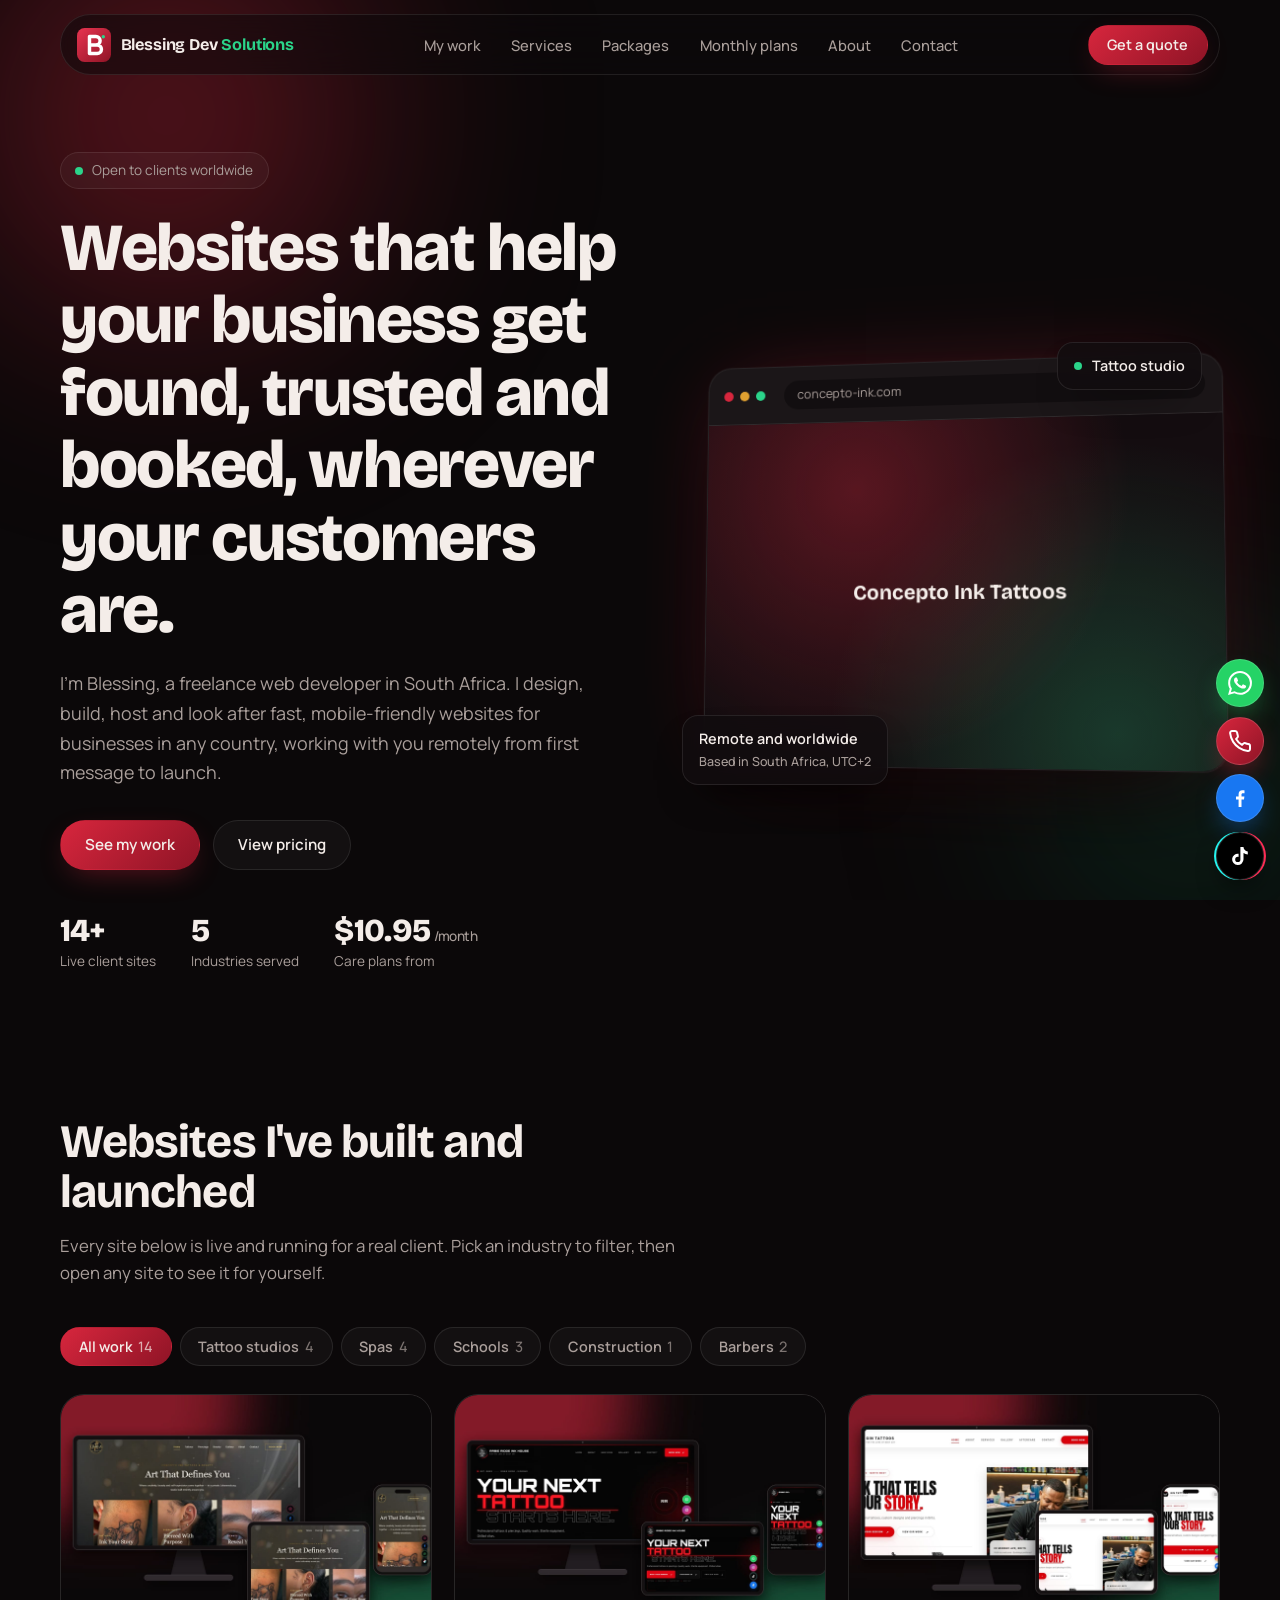
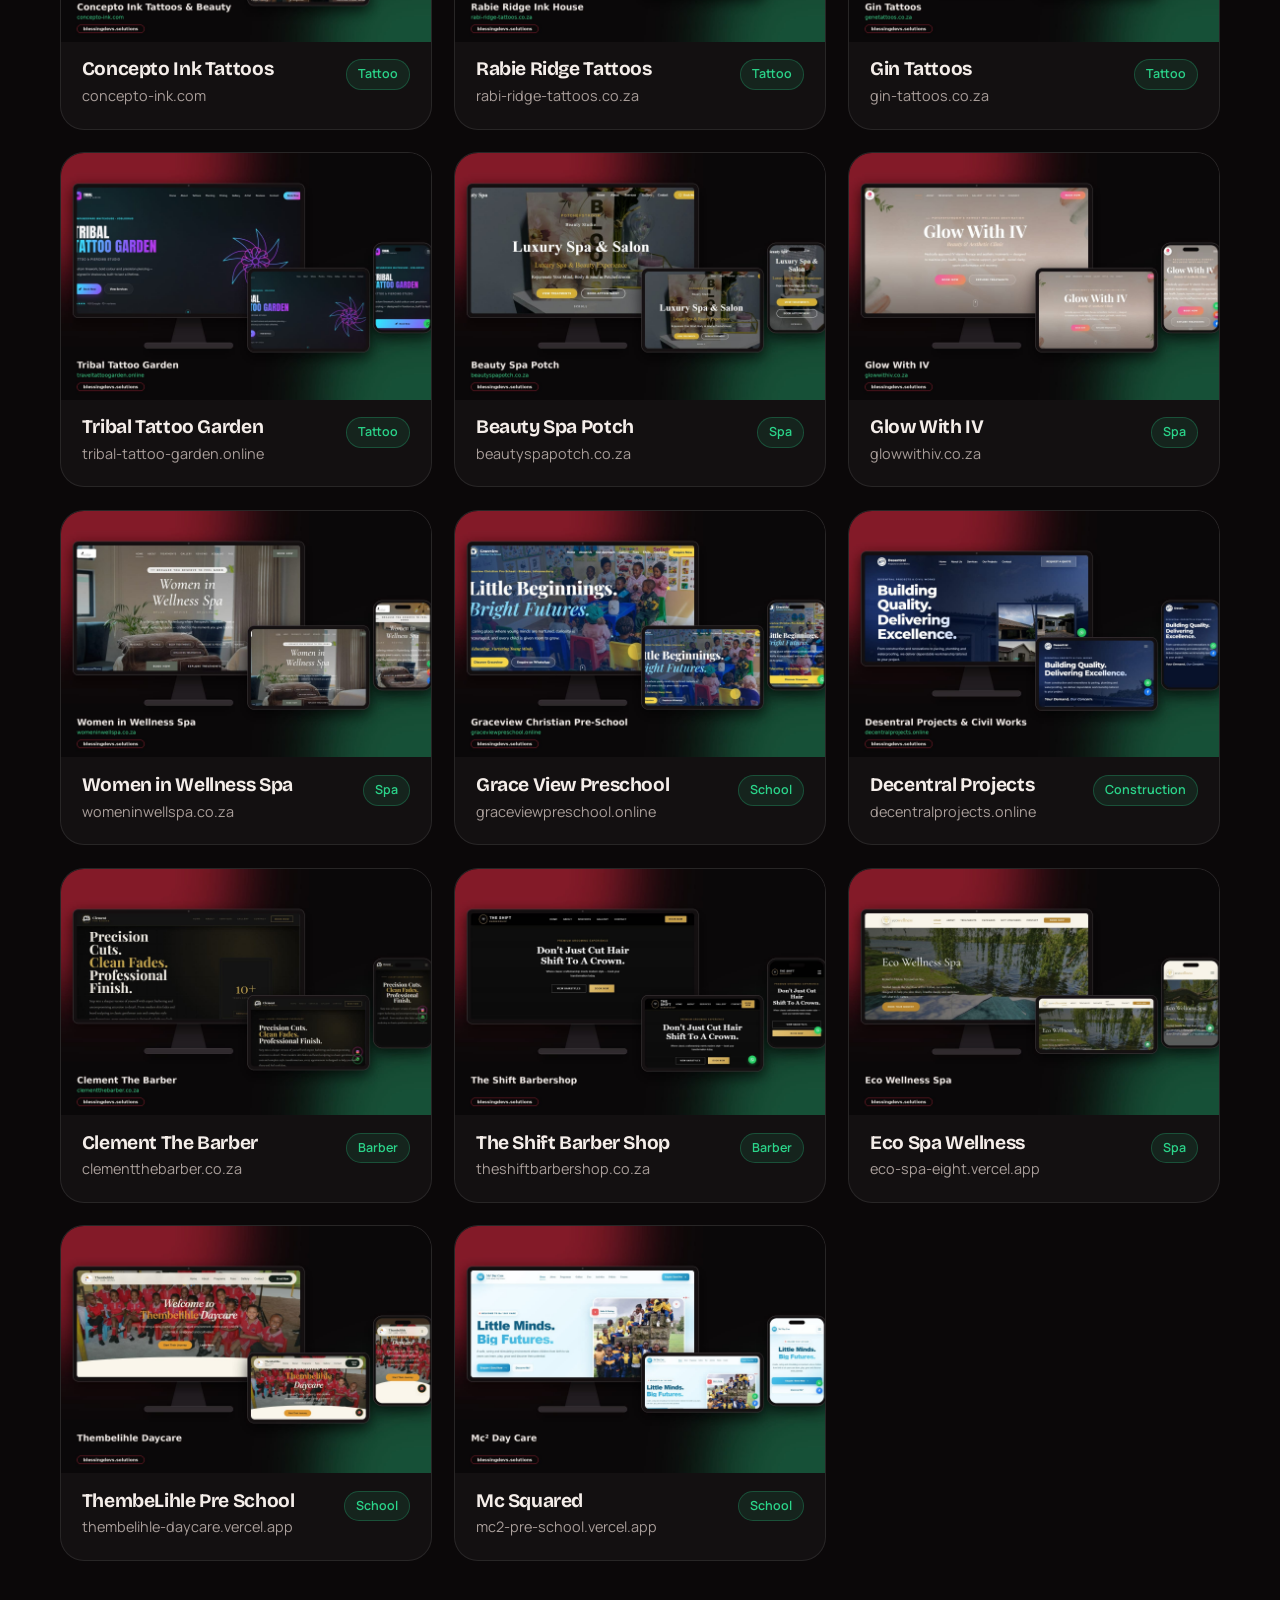
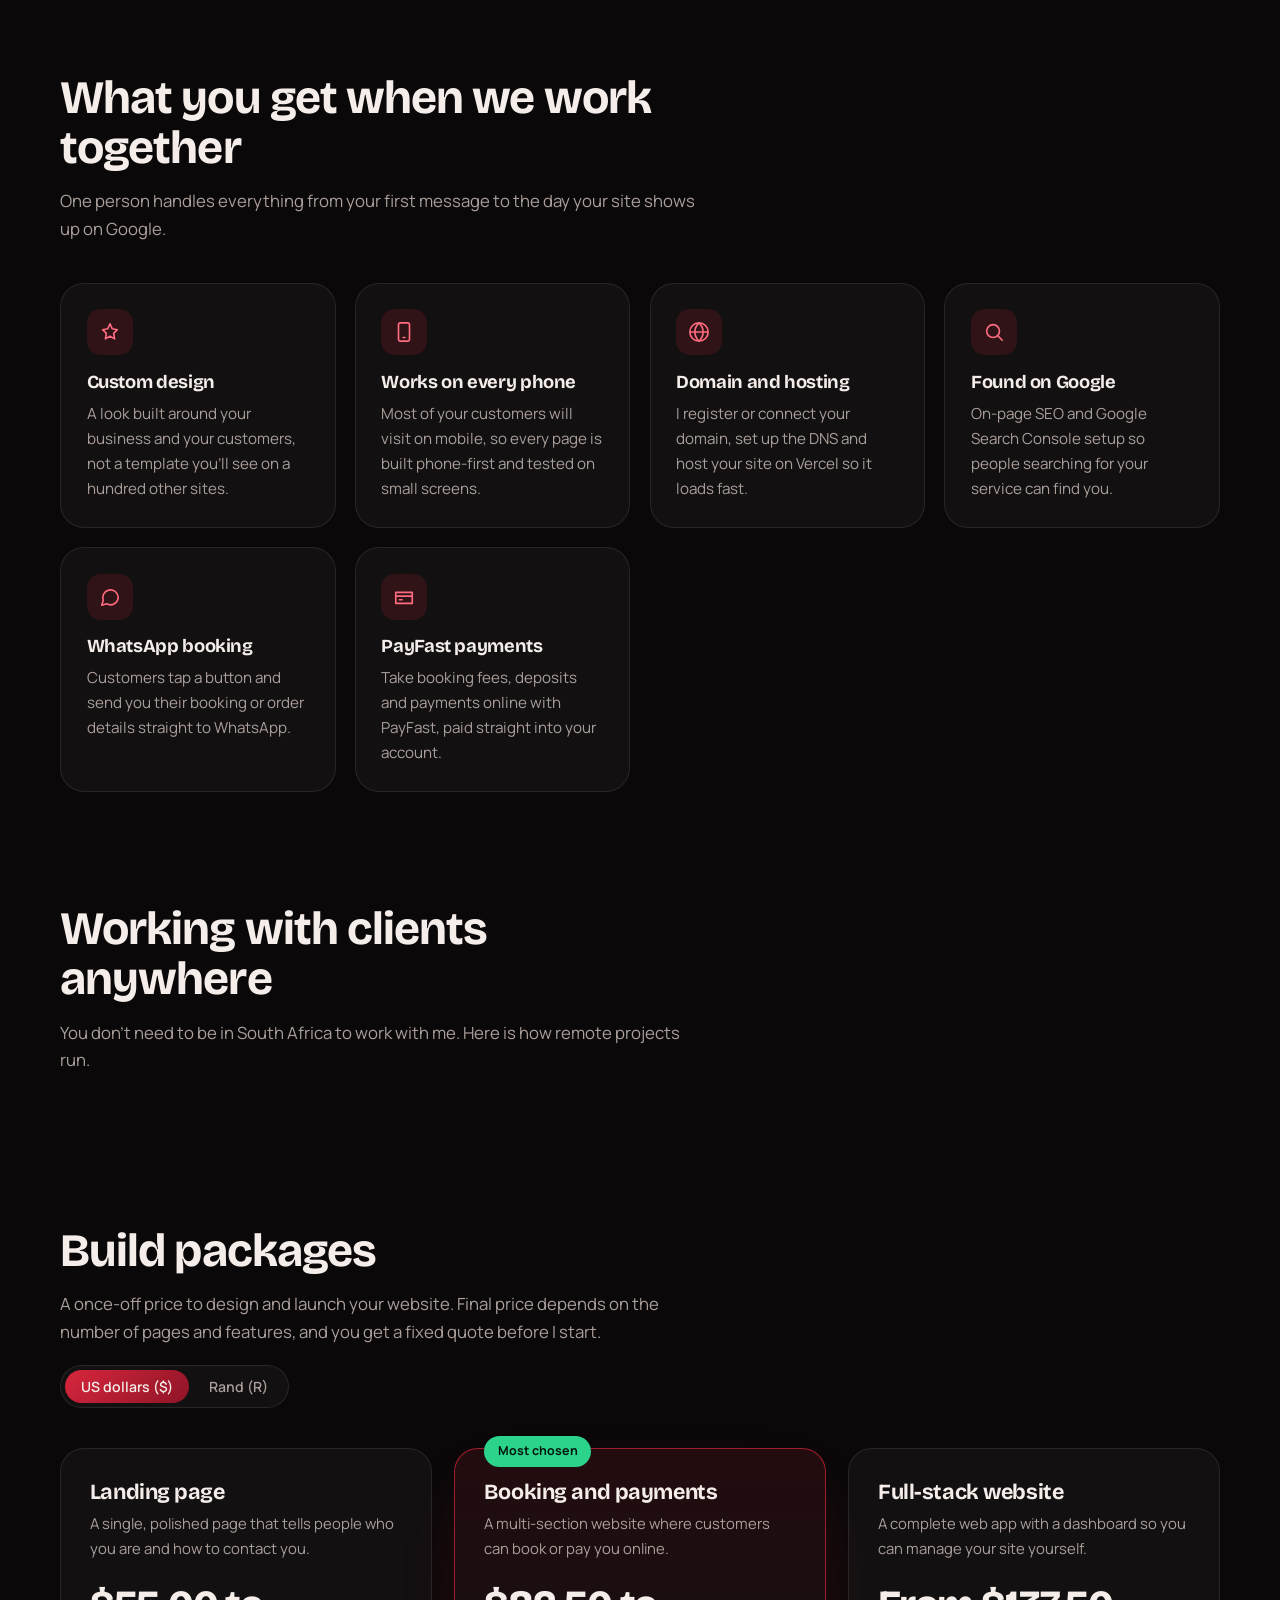
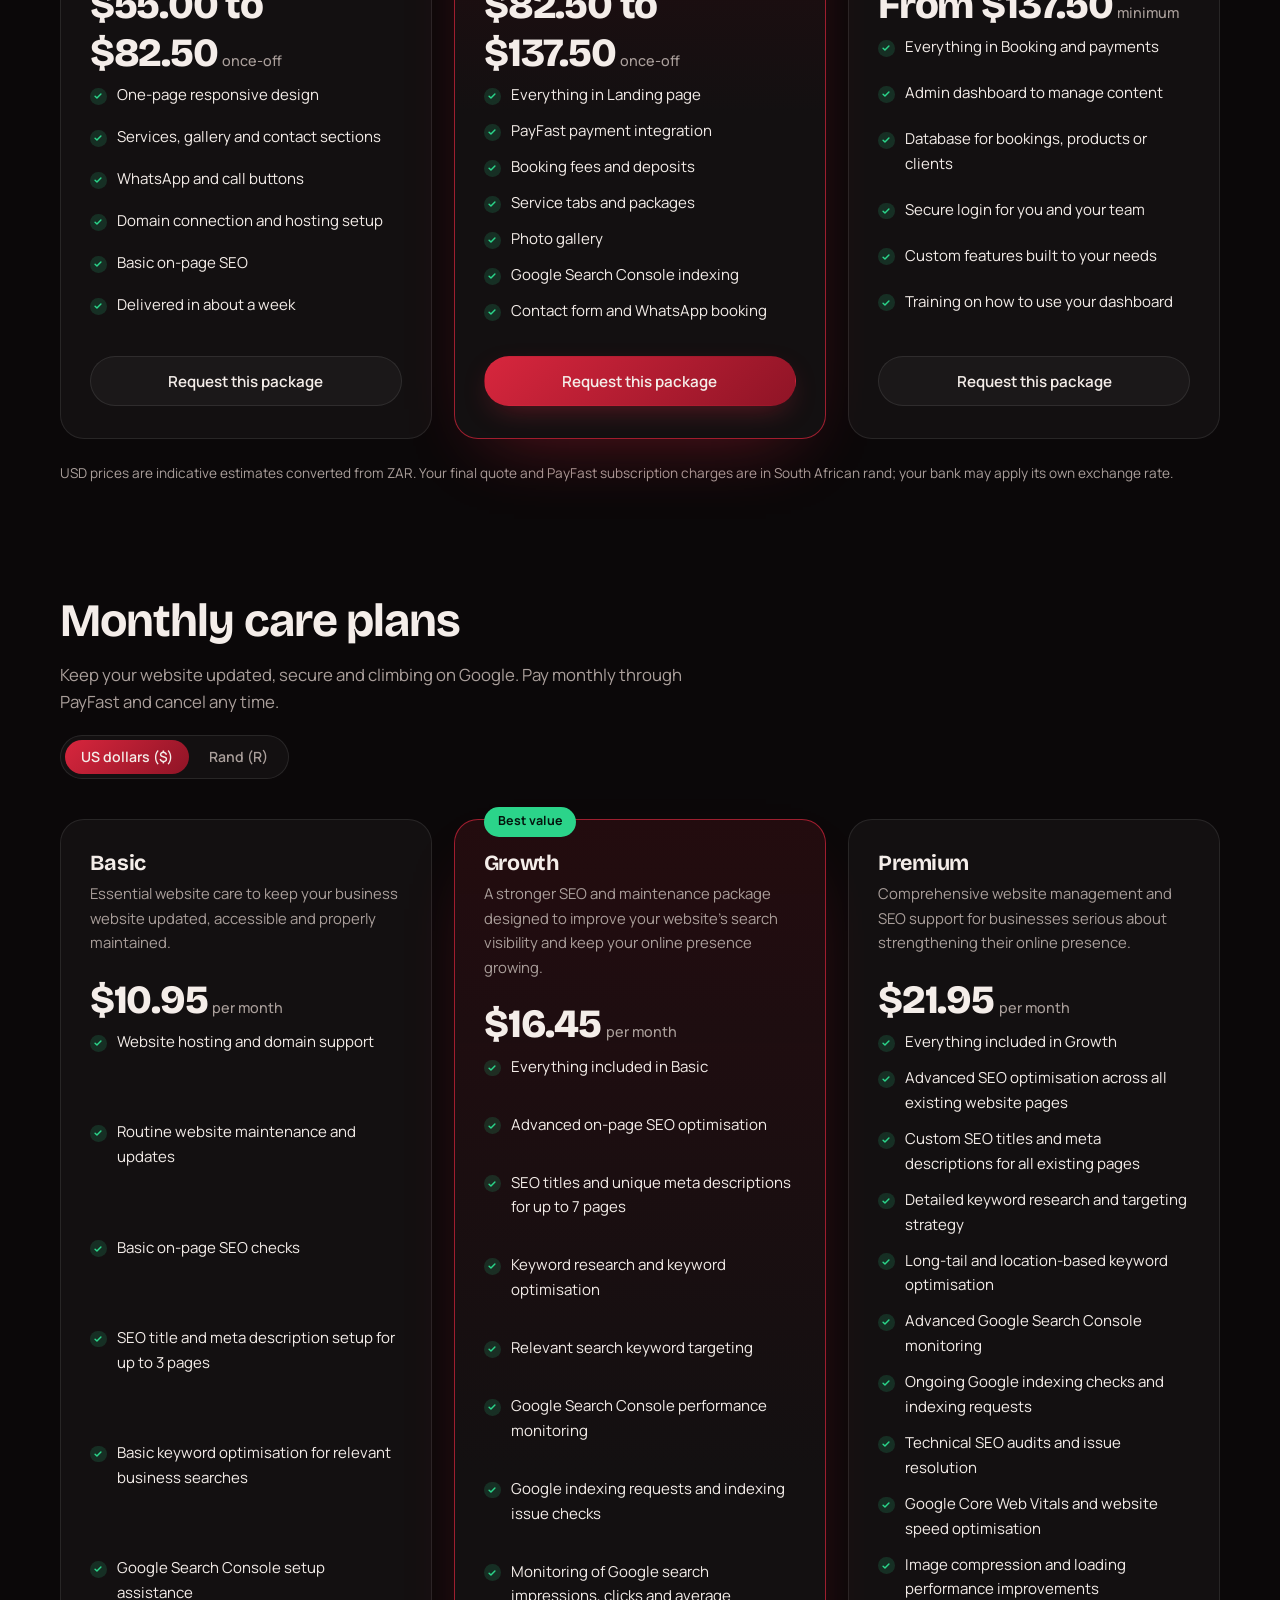
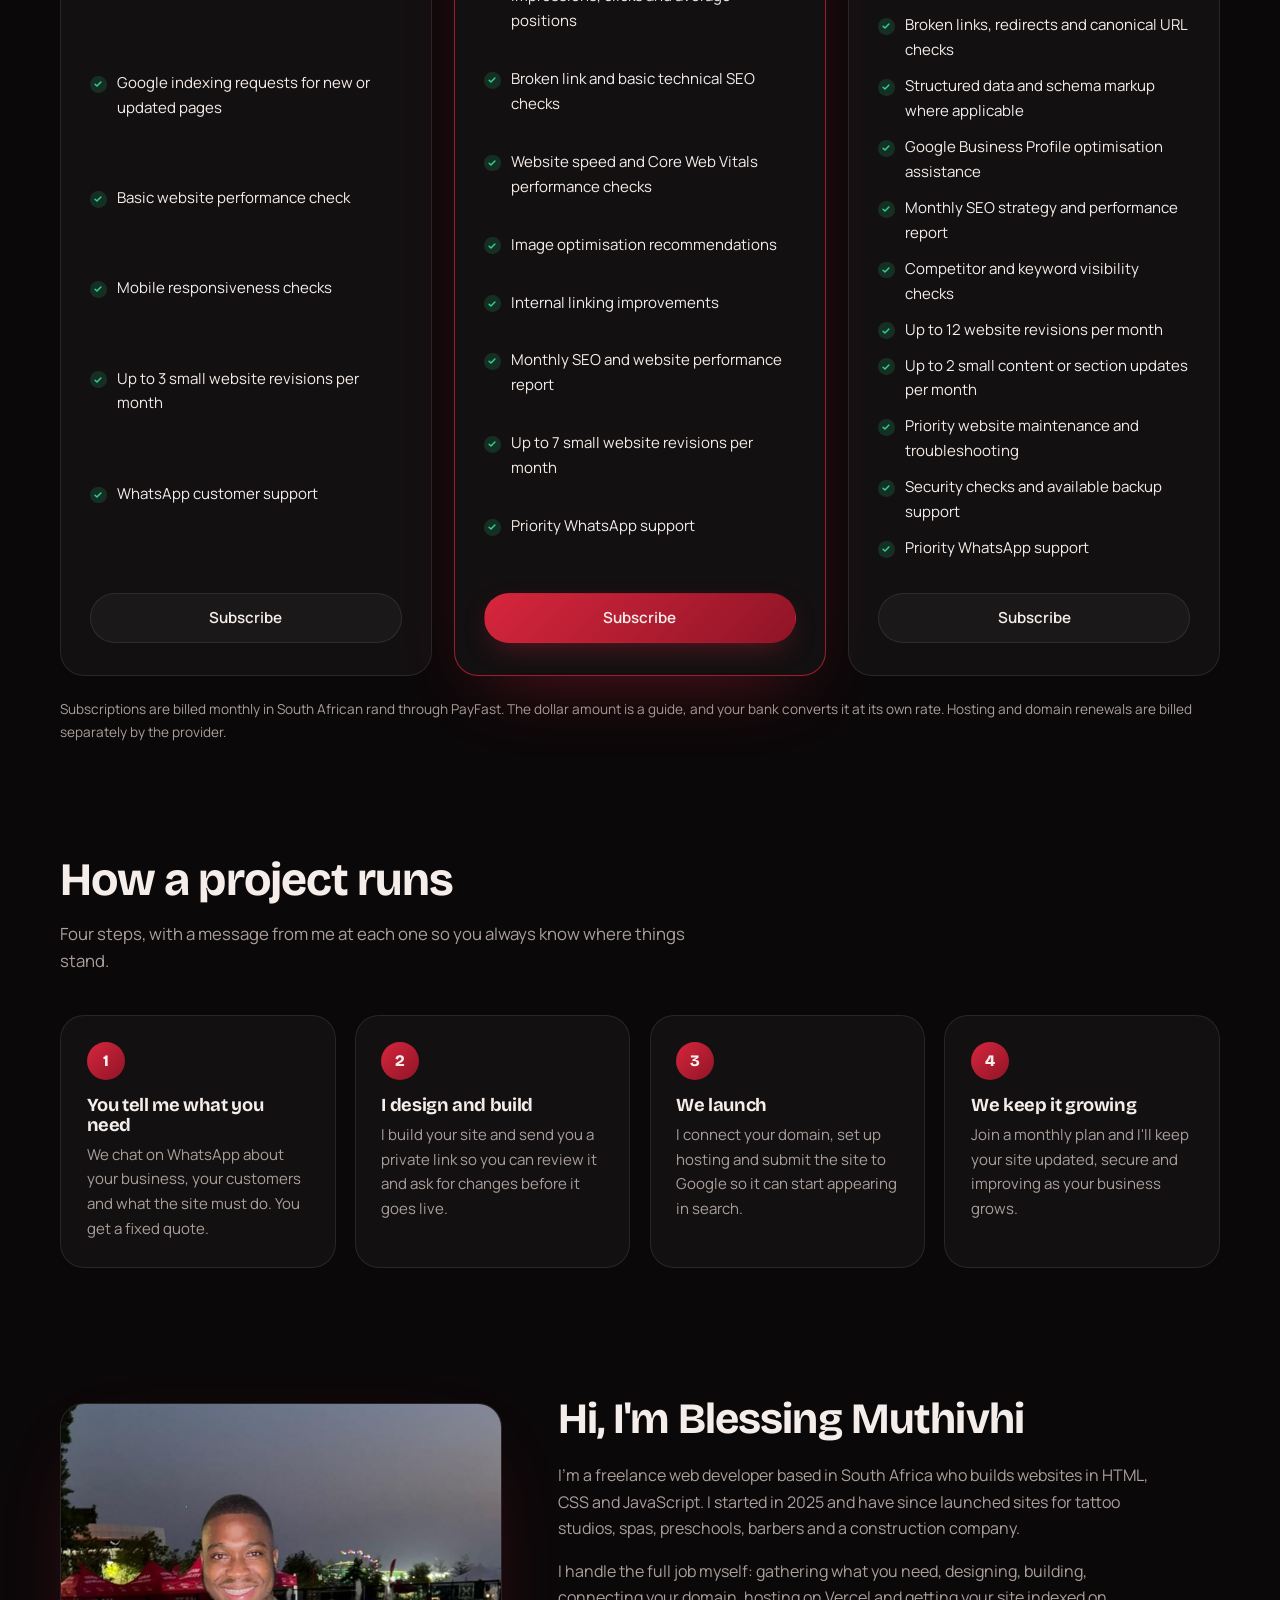
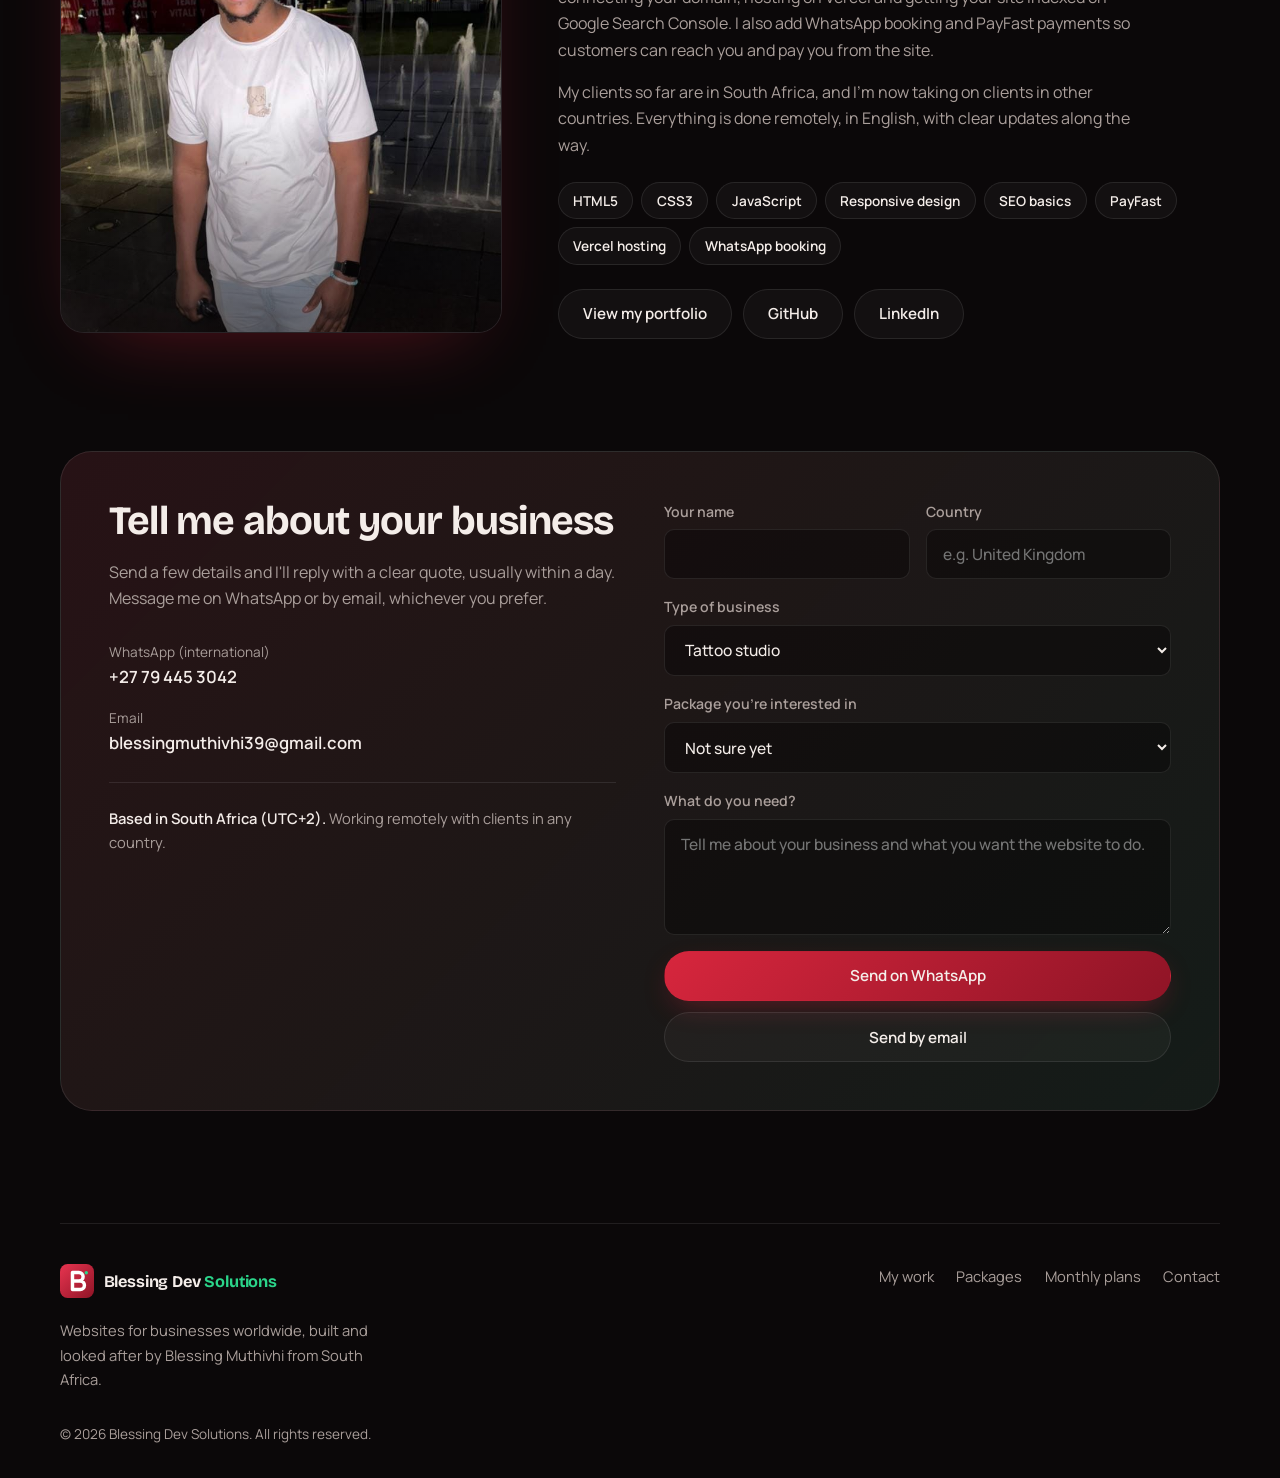
==== index.html @ 038055f5 "Add Google site verification meta tag and implement floating contact icons" ====
<!DOCTYPE html>
<html lang="en">
<head>
  <meta charset="utf-8">
  <meta name="viewport" content="width=device-width, initial-scale=1">

  <!-- Primary SEO -->
  <title>Freelance Web Developer | Blessing Dev Solutions</title>
  <meta name="description" content="Freelance web developer in South Africa building fast, mobile-friendly websites, booking sites and monthly care plans for businesses worldwide.">
  <link rel="canonical" href="https://blessing-dev-solutions-sxcb.vercel.app/">
  <meta name="robots" content="index, follow, max-image-preview:large, max-snippet:-1, max-video-preview:-1">
  <meta name="author" content="Blessing Muthivhi">
  <meta name="application-name" content="Blessing Dev Solutions">
  <meta name="theme-color" content="#0b0809">
  <link rel="alternate" hreflang="en" href="https://blessing-dev-solutions-sxcb.vercel.app/">
  <link rel="alternate" hreflang="x-default" href="https://blessing-dev-solutions-sxcb.vercel.app/">

  <!-- Google Search Console verification -->
  <meta name="google-site-verification" content="fTHx88Q089Db0-BBYbbXrU_-yT2N-DDlTqWf64-bNlw" />

  <!-- Icons -->
  <link rel="icon" href="/images/favicon.ico" sizes="48x48">
  <link rel="icon" type="image/svg+xml" href="/images/logo.svg">
  <link rel="icon" type="image/png" sizes="32x32" href="/images/favicon-32.png">
  <link rel="icon" type="image/png" sizes="16x16" href="/images/favicon-16.png">
  <link rel="icon" type="image/png" sizes="192x192" href="/images/icon-192.png">
  <link rel="apple-touch-icon" sizes="180x180" href="/images/apple-touch-icon.png">
  <link rel="manifest" href="/site.webmanifest">

  <!-- Open Graph (Facebook, WhatsApp, LinkedIn, Slack) -->
  <meta property="og:type" content="website">
  <meta property="og:site_name" content="Blessing Dev Solutions">
  <meta property="og:locale" content="en_US">
  <meta property="og:url" content="https://blessing-dev-solutions-sxcb.vercel.app/">
  <meta property="og:title" content="Blessing Dev Solutions | Freelance web developer for clients worldwide">
  <meta property="og:description" content="Fast, mobile-friendly websites for tattoo studios, spas, schools, barbers and construction companies. Landing pages, booking sites and care plans from $12 a month.">
  <meta property="og:image" content="https://blessing-dev-solutions-sxcb.vercel.app/images/og-image.png">
  <meta property="og:image:secure_url" content="https://blessing-dev-solutions-sxcb.vercel.app/images/og-image.png">
  <meta property="og:image:type" content="image/png">
  <meta property="og:image:width" content="1200">
  <meta property="og:image:height" content="630">
  <meta property="og:image:alt" content="Blessing Dev Solutions: websites that get your business found, trusted and booked.">

  <!-- Twitter / X -->
  <meta name="twitter:card" content="summary_large_image">
  <meta name="twitter:title" content="Blessing Dev Solutions | Freelance web developer for clients worldwide">
  <meta name="twitter:description" content="Fast, mobile-friendly websites, booking and payment sites and monthly care plans from $12 a month.">
  <meta name="twitter:image" content="https://blessing-dev-solutions-sxcb.vercel.app/images/og-image.png">
  <meta name="twitter:image:alt" content="Blessing Dev Solutions: websites that get your business found, trusted and booked.">

  <link rel="preconnect" href="https://fonts.googleapis.com">
  <link rel="preconnect" href="https://fonts.gstatic.com" crossorigin>
  <link href="https://fonts.googleapis.com/css2?family=Bricolage+Grotesque:opsz,wght@12..96,500;12..96,700;12..96,800&family=Manrope:wght@400;500;600;700&display=swap" rel="stylesheet">
  <link rel="stylesheet" href="style.css">
  <link rel="stylesheet" href="floating-icons.css">

  <!-- Structured data -->
  <script type="application/ld+json">
  {
    "@context": "https://schema.org",
    "@graph": [
      {
        "@type": "WebSite",
        "@id": "https://blessing-dev-solutions-sxcb.vercel.app/#website",
        "url": "https://blessing-dev-solutions-sxcb.vercel.app/",
        "name": "Blessing Dev Solutions",
        "alternateName": "Blessing Dev",
        "inLanguage": "en",
        "publisher": { "@id": "https://blessing-dev-solutions-sxcb.vercel.app/#business" }
      },
      {
        "@type": "WebPage",
        "@id": "https://blessing-dev-solutions-sxcb.vercel.app/#webpage",
        "url": "https://blessing-dev-solutions-sxcb.vercel.app/",
        "name": "Freelance Web Developer | Blessing Dev Solutions",
        "isPartOf": { "@id": "https://blessing-dev-solutions-sxcb.vercel.app/#website" },
        "about": { "@id": "https://blessing-dev-solutions-sxcb.vercel.app/#business" },
        "primaryImageOfPage": { "@type": "ImageObject", "url": "https://blessing-dev-solutions-sxcb.vercel.app/images/og-image.png", "width": 1200, "height": 630 },
        "inLanguage": "en"
      },
      {
        "@type": "ProfessionalService",
        "@id": "https://blessing-dev-solutions-sxcb.vercel.app/#business",
        "name": "Blessing Dev Solutions",
        "url": "https://blessing-dev-solutions-sxcb.vercel.app/",
        "description": "Freelance web design and development for small businesses worldwide: landing pages, booking and payment websites, full-stack web apps and monthly website care plans.",
        "logo": {
          "@type": "ImageObject",
          "url": "https://blessing-dev-solutions-sxcb.vercel.app/images/logo.png",
          "width": 512,
          "height": 512
        },
        "image": "https://blessing-dev-solutions-sxcb.vercel.app/images/og-image.png",
        "email": "blessingmuthivhi39@gmail.com",
        "telephone": "+27794453042",
        "address": { "@type": "PostalAddress", "addressCountry": "ZA" },
        "areaServed": "Worldwide",
        "knowsLanguage": "en",
        "serviceType": ["Web design", "Web development", "Website maintenance", "Booking website development", "PayFast payment integration"],
        "founder": { "@id": "https://blessing-dev-solutions-sxcb.vercel.app/#blessing" },
        "sameAs": [
          "https://muthivhi-portfolio.vercel.app/",
          "https://github.com/Blessing-D3velop",
          "https://www.linkedin.com/in/blessing-muthivhi-18560b3b5/",
          "https://www.facebook.com/prince.nhlapo.71/",
          "https://www.tiktok.com/@blessingmuthivhi"
        ]
      },
      {
        "@type": "Person",
        "@id": "https://blessing-dev-solutions-sxcb.vercel.app/#blessing",
        "name": "Blessing Muthivhi",
        "jobTitle": "Freelance web developer",
        "url": "https://blessing-dev-solutions-sxcb.vercel.app/",
        "image": "https://blessing-dev-solutions-sxcb.vercel.app/images/about.jpeg",
        "worksFor": { "@id": "https://blessing-dev-solutions-sxcb.vercel.app/#business" },
        "knowsAbout": ["HTML", "CSS", "JavaScript", "Responsive web design", "Search engine optimization", "PayFast integration", "Vercel hosting"],
        "sameAs": [
          "https://muthivhi-portfolio.vercel.app/",
          "https://github.com/Blessing-D3velop",
          "https://www.linkedin.com/in/blessing-muthivhi-18560b3b5/",
          "https://www.facebook.com/prince.nhlapo.71/",
          "https://www.tiktok.com/@blessingmuthivhi"
        ]
      }
    ]
  }
  </script>
</head>
<body>
  <div class="aurora" aria-hidden="true"><span class="blob blob-red"></span><span class="blob blob-green"></span></div>

  <header class="nav" id="nav">
    <a class="brand" href="#home" aria-label="Blessing Dev Solutions home">
      <img src="/images/logo.svg" alt="" width="34" height="34">
      <span class="brand-name">Blessing Dev<span> Solutions</span></span>
    </a>
    <nav class="nav-links" id="navLinks" aria-label="Main">
      <a href="#work">My work</a>
      <a href="#services">Services</a>
      <a href="#packages">Packages</a>
      <a href="#plans">Monthly plans</a>
      <a href="#about">About</a>
      <a href="#contact">Contact</a>
    </nav>
    <a class="btn btn-primary nav-cta" href="#contact">Get a quote</a>
    <button class="nav-toggle" id="navToggle" aria-label="Open menu" aria-expanded="false" aria-controls="navLinks">
      <span></span><span></span>
    </button>
  </header>

  <main>
    <!-- HERO -->
    <section class="hero" id="home">
      <div class="hero-copy">
        <p class="status"><i class="dot"></i> Open to clients worldwide</p>
        <h1>Websites that help your business get found, trusted and booked, wherever your customers are.</h1>
        <p class="lead">I'm Blessing, a freelance web developer in South Africa. I design, build, host and look after fast, mobile-friendly websites for businesses in any country, working with you remotely from first message to launch.</p>
        <div class="hero-actions">
          <a class="btn btn-primary" href="#work">See my work</a>
          <a class="btn btn-ghost" href="#packages">View pricing</a>
        </div>
        <dl class="hero-stats">
          <div><dt>Live client sites</dt><dd><span id="statSites">14</span>+</dd></div>
          <div><dt>Industries served</dt><dd><span id="statIndustries">5</span></dd></div>
          <div><dt>Care plans from</dt><dd id="statFrom">$12<small>/month</small></dd></div>
        </dl>
      </div>

      <div class="hero-visual" id="tilt">
        <div class="browser">
          <div class="browser-bar">
            <i></i><i></i><i></i>
            <span class="browser-url" id="heroUrl">concepto-ink.com</span>
          </div>
          <div class="browser-screen">
            <img id="heroShot" alt="Screenshot of a website built by Blessing" width="900" height="600">
            <div class="screen-fallback" id="heroFallback" hidden></div>
          </div>
        </div>
        <div class="float-card float-a"><i class="dot"></i><span id="heroCat">Tattoo studio</span></div>
        <div class="float-card float-b">Remote and worldwide<small>Based in South Africa, UTC+2</small></div>
      </div>
    </section>

    <noscript>
      <section class="section">
        <h2>Blessing Dev Solutions: freelance web developer</h2>
        <p>Websites, booking and payment sites and monthly care plans for businesses worldwide. Contact Blessing on WhatsApp at <a href="https://wa.me/27794453042">+27 79 445 3042</a> or by email at <a href="mailto:blessingmuthivhi39@gmail.com">blessingmuthivhi39@gmail.com</a>. Turn on JavaScript to see the full portfolio, pricing and plans.</p>
      </section>
    </noscript>

    <!-- WORK -->
    <section class="section" id="work">
      <div class="section-head">
        <h2>Websites I've built and launched</h2>
        <p>Every site below is live and running for a real client. Pick an industry to filter, then open any site to see it for yourself.</p>
      </div>
      <div class="filters" id="filters" role="tablist" aria-label="Filter projects by industry"></div>
      <div class="work-grid" id="workGrid"></div>
    </section>

    <!-- SERVICES -->
    <section class="section" id="services">
      <div class="section-head">
        <h2>What you get when we work together</h2>
        <p>One person handles everything from your first message to the day your site shows up on Google.</p>
      </div>
      <div class="services-grid" id="servicesGrid"></div>
    </section>

    <!-- WORLDWIDE -->
    <section class="section" id="worldwide">
      <div class="section-head">
        <h2>Working with clients anywhere</h2>
        <p>You don't need to be in South Africa to work with me. Here is how remote projects run.</p>
      </div>
      <div class="services-grid" id="worldwideGrid"></div>
    </section>

    <!-- PACKAGES -->
    <section class="section" id="packages">
      <div class="section-head">
        <h2>Build packages</h2>
        <p>A once-off price to design and launch your website. Final price depends on the number of pages and features, and you get a fixed quote before I start.</p>
        <div class="currency-switch" role="group" aria-label="Choose currency" data-currency-switch>
          <button type="button" data-cur="USD">US dollars ($)</button>
          <button type="button" data-cur="ZAR">Rand (R)</button>
        </div>
      </div>
      <div class="pricing-grid" id="packagesGrid"></div>
      <p class="fineprint" id="fxNote"></p>
    </section>

    <!-- PLANS -->
    <section class="section" id="plans">
      <div class="section-head">
        <h2>Monthly care plans</h2>
        <p>Keep your website updated, secure and climbing on Google. Pay monthly through PayFast and cancel any time.</p>
        <div class="currency-switch" role="group" aria-label="Choose currency" data-currency-switch>
          <button type="button" data-cur="USD">US dollars ($)</button>
          <button type="button" data-cur="ZAR">Rand (R)</button>
        </div>
      </div>
      <div class="pricing-grid" id="plansGrid"></div>
      <p class="fineprint">Subscriptions are billed monthly in South African rand through PayFast. The dollar amount is a guide, and your bank converts it at its own rate. Hosting and domain renewals are billed separately by the provider.</p>
    </section>

    <!-- PROCESS -->
    <section class="section" id="process">
      <div class="section-head">
        <h2>How a project runs</h2>
        <p>Four steps, with a message from me at each one so you always know where things stand.</p>
      </div>
      <ol class="steps" id="steps"></ol>
    </section>

    <!-- ABOUT -->
    <section class="section about" id="about">
      <div class="about-photo">
        <img src="images/about.jpeg" alt="Blessing Muthivhi, freelance web developer" id="aboutImg" width="600" height="720" loading="lazy">
      </div>
      <div class="about-copy">
        <h2>Hi, I'm Blessing Muthivhi</h2>
        <p>I'm a freelance web developer based in South Africa who builds websites in HTML, CSS and JavaScript. I started in 2025 and have since launched sites for tattoo studios, spas, preschools, barbers and a construction company.</p>
        <p>I handle the full job myself: gathering what you need, designing, building, connecting your domain, hosting on Vercel and getting your site indexed on Google Search Console. I also add WhatsApp booking and PayFast payments so customers can reach you and pay you from the site.</p>
        <p>My clients so far are in South Africa, and I'm now taking on clients in other countries. Everything is done remotely, in English, with clear updates along the way.</p>
        <ul class="skill-tags" aria-label="Skills">
          <li>HTML5</li><li>CSS3</li><li>JavaScript</li><li>Responsive design</li><li>SEO basics</li><li>PayFast</li><li>Vercel hosting</li><li>WhatsApp booking</li>
        </ul>
        <div class="about-links">
          <a class="btn btn-ghost" href="https://muthivhi-portfolio.vercel.app/" target="_blank" rel="noopener">View my portfolio</a>
          <a class="btn btn-ghost" href="https://github.com/Blessing-D3velop" target="_blank" rel="noopener">GitHub</a>
          <a class="btn btn-ghost" href="https://www.linkedin.com/in/blessing-muthivhi-18560b3b5/" target="_blank" rel="noopener">LinkedIn</a>
        </div>
      </div>
    </section>

    <!-- CONTACT -->
    <section class="section" id="contact">
      <div class="contact-card">
        <div class="contact-copy">
          <h2>Tell me about your business</h2>
          <p>Send a few details and I'll reply with a clear quote, usually within a day. Message me on WhatsApp or by email, whichever you prefer.</p>
          <ul class="contact-list">
            <li><span>WhatsApp (international)</span><a href="https://wa.me/27794453042" target="_blank" rel="noopener">+27 79 445 3042</a></li>
            <li><span>Email</span><a href="mailto:blessingmuthivhi39@gmail.com">blessingmuthivhi39@gmail.com</a></li>
          </ul>
          <p class="contact-meta"><strong>Based in South Africa (UTC+2).</strong> Working remotely with clients in any country.</p>
        </div>
        <form class="contact-form" id="contactForm" novalidate>
          <div class="form-row">
            <label>Your name
              <input type="text" name="name" autocomplete="name" required>
            </label>
            <label>Country
              <input type="text" name="country" autocomplete="country-name" placeholder="e.g. United Kingdom">
            </label>
          </div>
          <label>Type of business
            <select name="industry">
              <option>Tattoo studio</option>
              <option>Spa or beauty</option>
              <option>School</option>
              <option>Construction</option>
              <option>Barber or salon</option>
              <option>Something else</option>
            </select>
          </label>
          <label>Package you're interested in
            <select name="package" id="contactPackage"></select>
          </label>
          <label>What do you need?
            <textarea name="message" rows="4" placeholder="Tell me about your business and what you want the website to do."></textarea>
          </label>
          <p class="form-error" id="formError" role="alert" hidden>Please add your name so I know who to reply to.</p>
          <button class="btn btn-primary" type="submit" data-channel="whatsapp">Send on WhatsApp</button>
          <button class="btn btn-ghost" type="submit" data-channel="email">Send by email</button>
        </form>
      </div>
    </section>
  </main>

  <footer class="footer">
    <div>
      <a class="brand" href="#home">
        <img src="/images/logo.svg" alt="" width="34" height="34" loading="lazy">
        <span class="brand-name">Blessing Dev<span> Solutions</span></span>
      </a>
      <p>Websites for businesses worldwide, built and looked after by Blessing Muthivhi from South Africa.</p>
    </div>
    <nav aria-label="Footer">
      <a href="#work">My work</a>
      <a href="#packages">Packages</a>
      <a href="#plans">Monthly plans</a>
      <a href="#contact">Contact</a>
    </nav>
    <p class="copy">&copy; <span id="year">2026</span> Blessing Dev Solutions. All rights reserved.</p>
  </footer>

  <!-- Subscribe dialog -->
  <dialog class="dialog" id="subDialog" aria-labelledby="subTitle">
    <form method="dialog" class="dialog-close"><button aria-label="Close">&times;</button></form>
    <h3 id="subTitle">Subscribe</h3>
    <p class="dialog-sub" id="subSummary"></p>
    <form id="subForm" novalidate>
      <label>Your name
        <input type="text" name="name" autocomplete="name" required>
      </label>
      <label>Email address
        <input type="email" name="email" autocomplete="email" required>
      </label>
      <label>Your website address
        <input type="text" name="site" placeholder="yourbusiness.com">
      </label>
      <p class="form-error" id="subError" role="alert" hidden>Please enter your name and a valid email address.</p>
      <button class="btn btn-primary" type="submit" id="subBtn">Continue to PayFast</button>
      <p class="fineprint">You'll finish your payment on PayFast's secure page. You are billed in South African rand.</p>
    </form>
  </dialog>

  <!-- Floating contact and social icons -->
  <aside class="float-social" aria-label="Contact and social links">
    <a class="fs-whatsapp" href="https://wa.me/27794453042" target="_blank" rel="noopener" aria-label="Chat on WhatsApp" data-label="WhatsApp">
      <svg viewBox="0 0 24 24" aria-hidden="true"><path d="M17.472 14.382c-.297-.149-1.758-.867-2.03-.967-.273-.099-.471-.148-.67.15-.197.297-.767.966-.94 1.164-.173.199-.347.223-.644.075-.297-.15-1.255-.463-2.39-1.475-.883-.788-1.48-1.761-1.653-2.059-.173-.297-.018-.458.13-.606.134-.133.298-.347.446-.52.149-.174.198-.298.298-.497.099-.198.05-.371-.025-.52-.075-.149-.669-1.612-.916-2.207-.242-.579-.487-.5-.669-.51-.173-.008-.371-.01-.57-.01-.198 0-.52.074-.792.372-.272.297-1.04 1.016-1.04 2.479 0 1.462 1.065 2.875 1.213 3.074.149.198 2.096 3.2 5.077 4.487.709.306 1.262.489 1.694.625.712.227 1.36.195 1.871.118.571-.085 1.758-.719 2.006-1.413.248-.694.248-1.289.173-1.413-.074-.124-.272-.198-.57-.347m-5.421 7.403h-.004a9.87 9.87 0 01-5.031-1.378l-.361-.214-3.741.982.998-3.648-.235-.374a9.86 9.86 0 01-1.51-5.26c.001-5.45 4.436-9.884 9.888-9.884 2.64 0 5.122 1.03 6.988 2.898a9.825 9.825 0 012.893 6.994c-.003 5.45-4.437 9.884-9.885 9.884m8.413-18.297A11.815 11.815 0 0012.05 0C5.495 0 .16 5.335.157 11.892c0 2.096.547 4.142 1.588 5.945L.057 24l6.305-1.654a11.882 11.882 0 005.683 1.448h.005c6.554 0 11.89-5.335 11.893-11.893a11.821 11.821 0 00-3.48-8.413z"/></svg>
    </a>
    <a class="fs-call" href="tel:+27794453042" aria-label="Call 079 445 3042" data-label="Call 079 445 3042">
      <svg class="stroke" viewBox="0 0 24 24" aria-hidden="true"><path d="M22 16.92v3a2 2 0 0 1-2.18 2 19.79 19.79 0 0 1-8.63-3.07 19.5 19.5 0 0 1-6-6 19.79 19.79 0 0 1-3.07-8.67A2 2 0 0 1 4.11 2h3a2 2 0 0 1 2 1.72c.13.96.36 1.9.7 2.81a2 2 0 0 1-.45 2.11L8.09 9.91a16 16 0 0 0 6 6l1.27-1.27a2 2 0 0 1 2.11-.45c.91.34 1.85.57 2.81.7A2 2 0 0 1 22 16.92z"/></svg>
    </a>
    <a class="fs-facebook" href="https://www.facebook.com/prince.nhlapo.71/" target="_blank" rel="noopener" aria-label="Facebook" data-label="Facebook">
      <svg viewBox="0 0 24 24" aria-hidden="true"><path d="M13.5 21v-7.5h2.5l.4-3h-2.9V8.6c0-.87.3-1.45 1.5-1.45h1.5V4.45c-.26-.04-1.17-.12-2.2-.12-2.2 0-3.7 1.34-3.7 3.8v2.37H8v3h2.6V21h2.9z"/></svg>
    </a>
    <a class="fs-tiktok" href="https://www.tiktok.com/@blessingmuthivhi" target="_blank" rel="noopener" aria-label="TikTok" data-label="TikTok">
      <svg viewBox="0 0 24 24" aria-hidden="true"><path d="M16.6 5.8A4.3 4.3 0 0 1 15.5 3h-3.1v12.4a2.6 2.6 0 1 1-2.6-2.6c.27 0 .53.04.78.12V9.7a5.7 5.7 0 1 0 4.92 5.65V9.1a7.4 7.4 0 0 0 4.3 1.4V7.4a4.3 4.3 0 0 1-3.2-1.6z"/></svg>
    </a>
  </aside>

  <div class="toast" id="toast" role="status" aria-live="polite"></div>
  <script src="script.js"></script>
</body>
</html>
---- style.css ----
:root {
  --bg: #0b0809;
  --bg-2: #120d0f;
  --surface: rgba(255, 255, 255, 0.035);
  --surface-strong: rgba(255, 255, 255, 0.06);
  --line: rgba(255, 255, 255, 0.09);
  --text: #f4ede9;
  --muted: #aa9f9b;
  --red: #d7263d;
  --red-deep: #8f1426;
  --red-glow: rgba(215, 38, 61, 0.45);
  --green: #2bd48a;
  --green-deep: #0f7a52;
  --green-glow: rgba(43, 212, 138, 0.3);
  --radius-lg: 24px;
  --radius-md: 16px;
  --radius-sm: 10px;
  --font-display: "Bricolage Grotesque", "Segoe UI", system-ui, sans-serif;
  --font-body: "Manrope", "Segoe UI", system-ui, sans-serif;
  --ease: cubic-bezier(0.22, 1, 0.36, 1);
}

*, *::before, *::after { box-sizing: border-box; }
html { scroll-behavior: smooth; scroll-padding-top: 88px; }
body {
  margin: 0;
  background: var(--bg);
  color: var(--text);
  font-family: var(--font-body);
  font-size: 1rem;
  line-height: 1.65;
  -webkit-font-smoothing: antialiased;
  overflow-x: hidden;
}
img { max-width: 100%; display: block; }
a { color: inherit; text-decoration: none; }
h1, h2, h3 { font-family: var(--font-display); line-height: 1.08; margin: 0; letter-spacing: -0.02em; }
p { margin: 0; }
ul, ol { margin: 0; padding: 0; list-style: none; }
:focus-visible { outline: 2px solid var(--green); outline-offset: 3px; border-radius: 6px; }

/* Background aurora (the one big moving thing on the page) */
.aurora { position: fixed; inset: 0; z-index: -1; overflow: hidden; pointer-events: none; }
.blob { position: absolute; border-radius: 50%; filter: blur(110px); opacity: 0.55; will-change: transform; }
.blob-red {
  width: 46vmax; height: 46vmax; top: -14vmax; left: -10vmax;
  background: radial-gradient(circle, var(--red) 0%, transparent 68%);
  transform: translate(var(--mx, 0px), var(--my, 0px));
  animation: drift-a 22s ease-in-out infinite alternate;
}
.blob-green {
  width: 34vmax; height: 34vmax; right: -10vmax; bottom: -8vmax;
  background: radial-gradient(circle, var(--green-deep) 0%, transparent 68%);
  opacity: 0.4;
  animation: drift-b 26s ease-in-out infinite alternate;
}
@keyframes drift-a { to { margin: 8vmax 0 0 10vmax; } }
@keyframes drift-b { to { margin: 0 8vmax 10vmax 0; } }

/* Buttons */
.btn {
  display: inline-flex; align-items: center; justify-content: center; gap: 0.5rem;
  padding: 0.85rem 1.5rem; border-radius: 999px; border: 1px solid transparent;
  font: 600 0.95rem var(--font-body); cursor: pointer; color: var(--text);
  transition: transform 0.25s var(--ease), box-shadow 0.25s var(--ease), background 0.25s, border-color 0.25s;
}
.btn:hover { transform: translateY(-2px); }
.btn-primary { background: linear-gradient(135deg, var(--red), var(--red-deep)); box-shadow: 0 10px 30px -10px var(--red-glow); }
.btn-primary:hover { box-shadow: 0 16px 36px -10px var(--red-glow); }
.btn-ghost { background: var(--surface); border-color: var(--line); }
.btn-ghost:hover { border-color: rgba(255, 255, 255, 0.28); background: var(--surface-strong); }
.btn-green { background: linear-gradient(135deg, var(--green), var(--green-deep)); color: #04150d; box-shadow: 0 10px 30px -10px var(--green-glow); }
.btn-block { width: 100%; }

/* Nav */
.nav {
  position: fixed; top: 14px; left: 50%; transform: translateX(-50%); z-index: 50;
  width: min(1160px, calc(100% - 28px));
  display: flex; align-items: center; gap: 1.5rem; justify-content: space-between;
  padding: 0.6rem 0.7rem 0.6rem 1rem; border-radius: 999px;
  background: rgba(14, 10, 12, 0.55); border: 1px solid var(--line);
  backdrop-filter: blur(16px); -webkit-backdrop-filter: blur(16px);
  transition: background 0.3s, box-shadow 0.3s;
}
.nav.scrolled { background: rgba(14, 10, 12, 0.86); box-shadow: 0 14px 40px -18px #000; }
.brand { display: inline-flex; align-items: center; gap: 0.6rem; }
.brand-mark {
  width: 34px; height: 34px; display: grid; place-items: center; border-radius: 11px;
  font: 800 1.05rem var(--font-display);
  background: linear-gradient(135deg, var(--red), var(--red-deep)); box-shadow: 0 6px 18px -6px var(--red-glow);
}
.brand-name { font: 700 1.02rem var(--font-display); letter-spacing: -0.01em; }
.brand-name span { color: var(--green); }
.nav-links { display: flex; gap: 0.2rem; }
.nav-links a { padding: 0.5rem 0.85rem; border-radius: 999px; font-size: 0.92rem; font-weight: 500; color: var(--muted); transition: color 0.2s, background 0.2s; }
.nav-links a:hover, .nav-links a.active { color: var(--text); background: var(--surface-strong); }
.nav-cta { padding: 0.6rem 1.15rem; font-size: 0.9rem; }
.nav-toggle { display: none; width: 42px; height: 42px; border-radius: 50%; border: 1px solid var(--line); background: var(--surface); cursor: pointer; position: relative; }
.nav-toggle span { position: absolute; left: 12px; right: 12px; height: 2px; background: var(--text); border-radius: 2px; transition: transform 0.3s var(--ease), top 0.3s var(--ease); }
.nav-toggle span:first-child { top: 16px; }
.nav-toggle span:last-child { top: 24px; }
.nav-toggle[aria-expanded="true"] span:first-child { top: 20px; transform: rotate(45deg); }
.nav-toggle[aria-expanded="true"] span:last-child { top: 20px; transform: rotate(-45deg); }

/* Layout */
.section { width: min(1160px, calc(100% - 40px)); margin: 0 auto; padding: 6rem 0 1rem; }
.section-head { max-width: 640px; margin-bottom: 2.5rem; }
.section-head h2 { font-size: clamp(1.9rem, 4vw, 2.9rem); margin-bottom: 0.9rem; }
.section-head p { color: var(--muted); font-size: 1.05rem; }

/* Hero */
.hero {
  width: min(1160px, calc(100% - 40px)); margin: 0 auto; padding: 9.5rem 0 3rem;
  display: grid; grid-template-columns: 1.05fr 0.95fr; gap: 3.5rem; align-items: center;
  min-height: 100svh;
}
.status {
  display: inline-flex; align-items: center; gap: 0.55rem; padding: 0.4rem 0.9rem; border-radius: 999px;
  border: 1px solid var(--line); background: var(--surface); font-size: 0.85rem; color: var(--muted); margin-bottom: 1.4rem;
}
.dot { width: 8px; height: 8px; border-radius: 50%; background: var(--green); box-shadow: 0 0 0 0 var(--green-glow); animation: pulse 2s infinite; display: inline-block; }
@keyframes pulse { 70% { box-shadow: 0 0 0 9px transparent; } 100% { box-shadow: 0 0 0 0 transparent; } }
.hero h1 { font-size: clamp(2.3rem, 5.4vw, 4.2rem); font-weight: 800; margin-bottom: 1.4rem; max-width: 15ch; }
.lead { color: var(--muted); font-size: 1.12rem; max-width: 52ch; margin-bottom: 2rem; }
.hero-actions { display: flex; flex-wrap: wrap; gap: 0.8rem; margin-bottom: 2.6rem; }
.hero-stats { display: flex; flex-wrap: wrap; gap: 2.2rem; margin: 0; }
.hero-stats dt { font-size: 0.85rem; color: var(--muted); order: 2; }
.hero-stats dd { margin: 0; font: 800 2rem var(--font-display); letter-spacing: -0.02em; }
.hero-stats dd small { font: 500 0.85rem var(--font-body); color: var(--muted); margin-left: 0.2rem; }
.hero-stats div { display: flex; flex-direction: column; }

/* Hero visual: tilting browser window */
.hero-visual { position: relative; perspective: 1200px; }
.browser {
  border-radius: var(--radius-lg); overflow: hidden; border: 1px solid var(--line);
  background: var(--bg-2);
  box-shadow: 0 40px 90px -30px rgba(0, 0, 0, 0.9), 0 0 0 1px rgba(255,255,255,0.02), 0 0 90px -30px var(--red-glow);
  transform: rotateX(var(--rx, 4deg)) rotateY(var(--ry, -8deg));
  transition: transform 0.25s ease-out;
}
.browser-bar { display: flex; align-items: center; gap: 7px; padding: 0.85rem 1rem; background: rgba(255,255,255,0.04); border-bottom: 1px solid var(--line); }
.browser-bar i { width: 10px; height: 10px; border-radius: 50%; background: rgba(255,255,255,0.18); }
.browser-bar i:first-child { background: var(--red); }
.browser-bar i:nth-child(2) { background: #e0a030; }
.browser-bar i:nth-child(3) { background: var(--green); }
.browser-url { margin-left: 0.8rem; flex: 1; padding: 0.3rem 0.9rem; border-radius: 999px; background: rgba(0,0,0,0.35); font-size: 0.8rem; color: var(--muted); white-space: nowrap; overflow: hidden; text-overflow: ellipsis; }
.browser-screen { position: relative; aspect-ratio: 3 / 2; background: linear-gradient(135deg, #1a1114, #0e0a0c); }
.browser-screen img { width: 100%; height: 100%; object-fit: cover; object-position: top; transition: opacity 0.5s ease; }
.browser-screen img.swap { opacity: 0; }
.screen-fallback, .thumb-fallback {
  position: absolute; inset: 0; display: grid; place-items: center; text-align: center; padding: 1rem;
  font: 700 1.3rem var(--font-display); color: var(--text);
  background: radial-gradient(circle at 30% 20%, rgba(215,38,61,0.35), transparent 60%), radial-gradient(circle at 80% 90%, rgba(43,212,138,0.22), transparent 55%), #140d10;
}
.float-card {
  position: absolute; display: flex; flex-direction: column; gap: 0.1rem; padding: 0.7rem 1rem; border-radius: var(--radius-md);
  background: rgba(18, 13, 15, 0.82); border: 1px solid var(--line); backdrop-filter: blur(12px);
  font-weight: 600; font-size: 0.9rem; box-shadow: 0 20px 40px -20px #000;
}
.float-card small { color: var(--muted); font-weight: 500; font-size: 0.78rem; }
.float-a { flex-direction: row; align-items: center; gap: 0.6rem; top: -16px; right: 18px; animation: bob 6s ease-in-out infinite; }
.float-b { bottom: -18px; left: -14px; animation: bob 7s ease-in-out infinite reverse; }
@keyframes bob { 50% { transform: translateY(-10px); } }

/* Work */
.filters { display: flex; flex-wrap: wrap; gap: 0.5rem; margin-bottom: 1.8rem; }
.filter {
  padding: 0.55rem 1.1rem; border-radius: 999px; border: 1px solid var(--line); background: var(--surface);
  color: var(--muted); font: 600 0.9rem var(--font-body); cursor: pointer; transition: all 0.2s;
}
.filter:hover { color: var(--text); border-color: rgba(255,255,255,0.25); }
.filter[aria-selected="true"] { color: var(--text); background: linear-gradient(135deg, var(--red), var(--red-deep)); border-color: transparent; }
.filter span { margin-left: 0.35rem; opacity: 0.7; font-weight: 500; }

.work-grid { display: grid; grid-template-columns: repeat(auto-fill, minmax(320px, 1fr)); gap: 1.4rem; }
.work-card {
  display: block; border-radius: var(--radius-lg); overflow: hidden; border: 1px solid var(--line);
  background: var(--surface); transition: transform 0.4s var(--ease), border-color 0.3s, box-shadow 0.4s;
}
.work-card:hover { transform: translateY(-6px); border-color: rgba(215, 38, 61, 0.55); box-shadow: 0 24px 50px -24px var(--red-glow); }
.thumb { position: relative; aspect-ratio: 3 / 2; overflow: hidden; background: #140d10; }
.thumb img { width: 100%; height: 100%; object-fit: cover; object-position: top; transition: transform 0.9s var(--ease); }
.work-card:hover .thumb img { transform: scale(1.05); }
.work-body { padding: 1.1rem 1.3rem 1.3rem; display: flex; align-items: flex-start; justify-content: space-between; gap: 1rem; }
.work-body h3 { font-size: 1.2rem; margin-bottom: 0.25rem; }
.work-body p { color: var(--muted); font-size: 0.9rem; }
.tag { flex-shrink: 0; padding: 0.25rem 0.7rem; border-radius: 999px; font-size: 0.78rem; font-weight: 600; color: var(--green); background: rgba(43, 212, 138, 0.1); border: 1px solid rgba(43, 212, 138, 0.25); }
.work-card[hidden] { display: none; }

/* Services */
.services-grid { display: grid; grid-template-columns: repeat(auto-fit, minmax(240px, 1fr)); gap: 1.2rem; }
.service { padding: 1.6rem; border-radius: var(--radius-lg); border: 1px solid var(--line); background: var(--surface); transition: border-color 0.3s, transform 0.4s var(--ease); }
.service:hover { border-color: rgba(43, 212, 138, 0.4); transform: translateY(-4px); }
.service-icon { width: 46px; height: 46px; display: grid; place-items: center; border-radius: 14px; margin-bottom: 1.1rem; background: rgba(215, 38, 61, 0.14); color: #ff6b7f; }
.service-icon svg { width: 22px; height: 22px; stroke: currentColor; fill: none; stroke-width: 1.8; stroke-linecap: round; stroke-linejoin: round; }
.service h3 { font-size: 1.15rem; margin-bottom: 0.5rem; }
.service p { color: var(--muted); font-size: 0.95rem; }

/* Pricing */
.pricing-grid { display: grid; grid-template-columns: repeat(auto-fit, minmax(290px, 1fr)); gap: 1.4rem; align-items: stretch; }
.price-card {
  position: relative; display: flex; flex-direction: column; padding: 2rem 1.8rem; border-radius: var(--radius-lg);
  border: 1px solid var(--line); background: var(--surface); transition: transform 0.4s var(--ease), border-color 0.3s;
}
.price-card:hover { transform: translateY(-5px); }
.price-card.featured { border-color: rgba(215, 38, 61, 0.7); background: linear-gradient(180deg, rgba(215,38,61,0.12), var(--surface) 45%); box-shadow: 0 30px 70px -35px var(--red-glow); }
.badge { position: absolute; top: -13px; left: 1.8rem; padding: 0.3rem 0.85rem; border-radius: 999px; font-size: 0.78rem; font-weight: 700; color: #04150d; background: var(--green); }
.price-card h3 { font-size: 1.35rem; margin-bottom: 0.4rem; }
.price-desc { color: var(--muted); font-size: 0.93rem; min-height: 3.2em; }
.price { margin: 1.3rem 0 1.5rem; font: 800 2.5rem var(--font-display); letter-spacing: -0.03em; }
.price small { font: 500 0.9rem var(--font-body); color: var(--muted); letter-spacing: 0; margin-left: 0.3rem; }
.features { display: grid; gap: 0.7rem; margin-bottom: 2rem; flex: 1; }
.features li { position: relative; padding-left: 1.7rem; font-size: 0.94rem; }
.features li::before {
  content: ""; position: absolute; left: 0; top: 0.32em; width: 1.05rem; height: 1.05rem; border-radius: 50%;
  background: rgba(43,212,138,0.16) url("data:image/svg+xml,%3Csvg xmlns='http://www.w3.org/2000/svg' viewBox='0 0 24 24' fill='none' stroke='%232bd48a' stroke-width='3.5' stroke-linecap='round' stroke-linejoin='round'%3E%3Cpath d='M5 12.5l4.5 4.5L19 7'/%3E%3C/svg%3E") center / 62% no-repeat;
}
.fineprint { margin-top: 1.4rem; color: var(--muted); font-size: 0.85rem; }

/* Steps */
.steps { display: grid; grid-template-columns: repeat(auto-fit, minmax(230px, 1fr)); gap: 1.2rem; counter-reset: step; }
.step { position: relative; padding: 1.6rem; border-radius: var(--radius-lg); border: 1px solid var(--line); background: var(--surface); counter-increment: step; }
.step::before {
  content: counter(step); display: grid; place-items: center; width: 38px; height: 38px; margin-bottom: 1rem; border-radius: 50%;
  font: 800 1rem var(--font-display); background: linear-gradient(135deg, var(--red), var(--red-deep));
}
.step h3 { font-size: 1.15rem; margin-bottom: 0.45rem; }
.step p { color: var(--muted); font-size: 0.94rem; }

/* About */
.about { display: grid; grid-template-columns: 0.8fr 1.2fr; gap: 3.5rem; align-items: center; padding-top: 7rem; }
.about-photo { position: relative; border-radius: var(--radius-lg); overflow: hidden; border: 1px solid var(--line); aspect-ratio: 5 / 6; background: #140d10; box-shadow: 0 30px 80px -40px var(--red-glow); }
.about-photo img { width: 100%; height: 100%; object-fit: cover; }
.about-photo::after { content: ""; position: absolute; inset: 0; background: linear-gradient(180deg, transparent 60%, rgba(11,8,9,0.55)); pointer-events: none; }
.about-fallback { position: absolute; inset: 0; display: grid; place-items: center; font: 800 5rem var(--font-display); background: radial-gradient(circle at 30% 20%, rgba(215,38,61,0.4), transparent 60%), #140d10; }
.about-copy h2 { font-size: clamp(1.9rem, 4vw, 2.7rem); margin-bottom: 1.2rem; }
.about-copy p { color: var(--muted); margin-bottom: 1rem; max-width: 60ch; }
.skill-tags { display: flex; flex-wrap: wrap; gap: 0.5rem; margin: 1.5rem 0; }
.skill-tags li { padding: 0.4rem 0.9rem; border-radius: 999px; font-size: 0.85rem; font-weight: 600; border: 1px solid var(--line); background: var(--surface); }
.about-links { display: flex; flex-wrap: wrap; gap: 0.7rem; }

/* Contact */
.contact-card {
  display: grid; grid-template-columns: 1fr 1fr; gap: 3rem; padding: 3rem; border-radius: 32px;
  border: 1px solid var(--line); background: linear-gradient(135deg, rgba(215,38,61,0.1), rgba(43,212,138,0.06)), var(--surface);
}
.contact-copy h2 { font-size: clamp(1.8rem, 3.6vw, 2.5rem); margin-bottom: 1rem; }
.contact-copy p { color: var(--muted); margin-bottom: 1.8rem; }
.contact-list { display: grid; gap: 1rem; }
.contact-list li { display: flex; flex-direction: column; }
.contact-list span { font-size: 0.85rem; color: var(--muted); }
.contact-list a { font-weight: 600; font-size: 1.05rem; }
.contact-list a:hover { color: var(--green); }
label { display: grid; gap: 0.4rem; font-size: 0.88rem; font-weight: 600; color: var(--muted); margin-bottom: 1rem; }
input, select, textarea {
  width: 100%; padding: 0.8rem 1rem; border-radius: var(--radius-sm); border: 1px solid var(--line);
  background: rgba(0,0,0,0.35); color: var(--text); font: 500 0.97rem var(--font-body); transition: border-color 0.2s, box-shadow 0.2s;
}
select option { background: #140d10; }
input:focus, select:focus, textarea:focus { outline: none; border-color: var(--green); box-shadow: 0 0 0 3px rgba(43,212,138,0.18); }
textarea { resize: vertical; min-height: 110px; }
.form-error { color: #ff7d8d; font-size: 0.88rem; margin-bottom: 0.9rem; }
.contact-form .btn { width: 100%; }

/* Footer */
.footer { width: min(1160px, calc(100% - 40px)); margin: 6rem auto 2rem; padding-top: 2.5rem; border-top: 1px solid var(--line); display: grid; grid-template-columns: 1.3fr 1fr; gap: 1.5rem; }
.footer p { color: var(--muted); font-size: 0.92rem; margin-top: 0.8rem; max-width: 36ch; }
.footer nav { display: flex; flex-wrap: wrap; gap: 0.4rem 1.4rem; align-content: flex-start; justify-content: flex-end; }
.footer nav a { color: var(--muted); font-size: 0.92rem; }
.footer nav a:hover { color: var(--text); }
.footer .copy { grid-column: 1 / -1; max-width: none; margin-top: 0.5rem; font-size: 0.85rem; }

/* Dialog */
.dialog { width: min(440px, calc(100% - 32px)); padding: 2rem; border-radius: var(--radius-lg); border: 1px solid var(--line); background: #140d10; color: var(--text); box-shadow: 0 40px 100px -20px #000; }
.dialog::backdrop { background: rgba(5, 3, 4, 0.7); backdrop-filter: blur(6px); }
.dialog h3 { font-size: 1.5rem; margin-bottom: 0.4rem; }
.dialog-sub { color: var(--muted); margin-bottom: 1.4rem; font-size: 0.95rem; }
.dialog-close { position: absolute; top: 0.8rem; right: 0.9rem; }
.dialog-close button { width: 34px; height: 34px; border-radius: 50%; border: 1px solid var(--line); background: var(--surface); color: var(--text); font-size: 1.2rem; cursor: pointer; }
.dialog .btn { width: 100%; }
.dialog[open] { animation: pop 0.35s var(--ease); }
@keyframes pop { from { opacity: 0; transform: translateY(14px) scale(0.97); } }

/* Toast */
.toast { position: fixed; left: 50%; bottom: 24px; z-index: 80; transform: translate(-50%, 30px); opacity: 0; pointer-events: none; padding: 0.8rem 1.3rem; border-radius: 999px; background: #1b1316; border: 1px solid rgba(43,212,138,0.4); font-size: 0.92rem; transition: all 0.4s var(--ease); max-width: calc(100% - 32px); }
.toast.show { opacity: 1; transform: translate(-50%, 0); }

/* Scroll reveal (cards only) */
.reveal { opacity: 0; transform: translateY(18px); transition: opacity 0.7s var(--ease), transform 0.7s var(--ease); transition-delay: var(--d, 0ms); }
.reveal.in { opacity: 1; transform: none; }

/* Responsive */
@media (max-width: 960px) {
  .hero { grid-template-columns: 1fr; padding-top: 8rem; gap: 3rem; min-height: auto; }
  .hero h1 { max-width: 18ch; }
  .about { grid-template-columns: 1fr; }
  .about-photo { max-width: 420px; }
  .contact-card { grid-template-columns: 1fr; padding: 2rem; }
}
@media (max-width: 860px) {
  .nav-toggle { display: block; }
  .nav-cta { display: none; }
  .nav { border-radius: 26px; flex-wrap: wrap; }
  .nav-links { display: none; width: 100%; flex-direction: column; padding: 0.4rem 0 0.6rem; }
  .nav-links.open { display: flex; }
  .nav-links a { padding: 0.8rem 1rem; }
  .footer { grid-template-columns: 1fr; }
  .footer nav { justify-content: flex-start; }
}
@media (max-width: 520px) {
  .section { padding-top: 4.5rem; }
  .work-grid { grid-template-columns: 1fr; }
  .float-b { left: 6px; }
  .hero-stats { gap: 1.5rem; }
}
@media (prefers-reduced-motion: reduce) {
  *, *::before, *::after { animation: none !important; transition-duration: 0.01ms !important; scroll-behavior: auto !important; }
  .reveal { opacity: 1; transform: none; }
}

/* FAQ */
.faq-list { display: grid; gap: 0.8rem; max-width: 860px; }
.faq-item { border: 1px solid var(--line); border-radius: var(--radius-md); background: var(--surface); transition: border-color 0.3s, background 0.3s; }
.faq-item[open] { border-color: rgba(43, 212, 138, 0.4); background: var(--surface-strong); }
.faq-item summary {
  display: flex; align-items: center; justify-content: space-between; gap: 1rem; cursor: pointer; list-style: none;
  padding: 1.1rem 1.3rem; font: 700 1.02rem var(--font-display); letter-spacing: -0.01em;
}
.faq-item summary::-webkit-details-marker { display: none; }
.faq-item summary::after {
  content: ""; flex-shrink: 0; width: 22px; height: 22px; border-radius: 50%;
  background: rgba(215,38,61,0.16) url("data:image/svg+xml,%3Csvg xmlns='http://www.w3.org/2000/svg' viewBox='0 0 24 24' fill='none' stroke='%23ff6b7f' stroke-width='3' stroke-linecap='round'%3E%3Cpath d='M12 6v12M6 12h12'/%3E%3C/svg%3E") center / 70% no-repeat;
  transition: transform 0.3s var(--ease);
}
.faq-item[open] summary::after { transform: rotate(45deg); }
.faq-item > div { padding: 0 1.3rem 1.2rem; color: var(--muted); font-size: 0.96rem; max-width: 70ch; }
.faq-item a, .fineprint a, .legal a, .check a { color: var(--green); text-decoration: underline; text-underline-offset: 3px; }

/* Checkbox in dialog */
label.check { display: flex; align-items: flex-start; gap: 0.7rem; font-weight: 500; font-size: 0.85rem; line-height: 1.5; margin-bottom: 1rem; }
label.check input { width: 18px; height: 18px; flex-shrink: 0; margin-top: 2px; padding: 0; accent-color: var(--green); }

/* Legal pages (terms.html, refund-policy.html) */
.legal-bar { width: min(860px, calc(100% - 40px)); margin: 0 auto; padding: 1.6rem 0 0; display: flex; align-items: center; justify-content: space-between; gap: 1rem; flex-wrap: wrap; }
.legal-bar .back { color: var(--muted); font-size: 0.92rem; }
.legal-bar .back:hover { color: var(--text); }
.legal { width: min(860px, calc(100% - 40px)); margin: 0 auto; padding: 3rem 0 2rem; }
.legal h1 { font-size: clamp(2rem, 5vw, 3.2rem); font-weight: 800; margin-bottom: 0.8rem; }
.legal .updated { color: var(--muted); font-size: 0.92rem; margin-bottom: 2.2rem; }
.legal .intro { color: var(--muted); font-size: 1.05rem; margin-bottom: 2.5rem; padding: 1.2rem 1.4rem; border-left: 3px solid var(--red); background: var(--surface); border-radius: 0 var(--radius-md) var(--radius-md) 0; }
.legal h2 { font-size: 1.4rem; margin: 2.4rem 0 0.8rem; }
.legal p, .legal li { color: #cfc5c1; margin-bottom: 0.8rem; }
.legal ul { list-style: disc; padding-left: 1.3rem; margin-bottom: 1rem; }
.legal li::marker { color: var(--green); }
.legal-links { display: flex; flex-wrap: wrap; gap: 0.7rem; margin-top: 2.5rem; }

/* ===== International version additions ===== */

/* Currency switch */
.currency-switch { display: inline-flex; gap: 0.25rem; margin-top: 1.2rem; padding: 0.25rem; border-radius: 999px; border: 1px solid var(--line); background: var(--surface); }
.currency-switch button {
  padding: 0.45rem 1rem; border-radius: 999px; border: 0; background: transparent; color: var(--muted);
  font: 600 0.88rem var(--font-body); cursor: pointer; transition: background 0.2s, color 0.2s;
}
.currency-switch button:hover { color: var(--text); }
.currency-switch button[aria-pressed="true"] { color: var(--text); background: linear-gradient(135deg, var(--red), var(--red-deep)); }

/* Price display with alternative currency */
.price { margin-bottom: 0.4rem; }
.price.range { font-size: 1.9rem; line-height: 1.2; }
.price-alt { color: var(--muted); font-size: 0.9rem; margin-bottom: 1.5rem; }
.price-alt strong { color: var(--green); font-weight: 600; }

/* Worldwide section reuses .service cards; small tweak for the icon colour */
#worldwide .service-icon { background: rgba(43, 212, 138, 0.12); color: var(--green); }

/* Contact form: two fields on one row, secondary email button */
.form-row { display: grid; grid-template-columns: 1fr 1fr; gap: 0 1rem; }
.contact-form .btn + .btn { margin-top: 0.7rem; }
.contact-meta { margin-top: 1.6rem; padding-top: 1.4rem; border-top: 1px solid var(--line); color: var(--muted); font-size: 0.92rem; }
.contact-meta strong { color: var(--text); font-weight: 600; }

@media (max-width: 520px) {
  .form-row { grid-template-columns: 1fr; }
  .price.range { font-size: 1.6rem; }
}
---- floating-icons.css ----
/* Floating contact and social icons (bottom right corner) */
.float-social {
  position: fixed; right: 16px; bottom: 20px; z-index: 60;
  display: flex; flex-direction: column; gap: 0.6rem;
}
.float-social a {
  position: relative; width: 48px; height: 48px; display: grid; place-items: center; border-radius: 50%;
  color: #fff; border: 1px solid rgba(255, 255, 255, 0.14);
  box-shadow: 0 12px 28px -10px rgba(0, 0, 0, 0.8);
  transition: transform 0.25s cubic-bezier(0.22, 1, 0.36, 1), box-shadow 0.25s;
}
.float-social a:hover, .float-social a:focus-visible { transform: translateX(-4px) scale(1.08); }
.float-social svg { width: 24px; height: 24px; fill: currentColor; }
.float-social svg.stroke { fill: none; stroke: currentColor; stroke-width: 2; stroke-linecap: round; stroke-linejoin: round; }

.float-social .fs-whatsapp { background: #25d366; box-shadow: 0 12px 28px -10px rgba(37, 211, 102, 0.7); }
.float-social .fs-call { background: linear-gradient(135deg, #d7263d, #8f1426); box-shadow: 0 12px 28px -10px rgba(215, 38, 61, 0.7); }
.float-social .fs-facebook { background: #1877f2; box-shadow: 0 12px 28px -10px rgba(24, 119, 242, 0.7); }
.float-social .fs-tiktok { background: #000; box-shadow: -2px 0 0 #25f4ee, 2px 0 0 #fe2c55, 0 12px 28px -10px rgba(0, 0, 0, 0.9); }

/* Label that slides out on hover (desktop) */
.float-social a::after {
  content: attr(data-label); position: absolute; right: calc(100% + 10px); top: 50%;
  transform: translate(8px, -50%); opacity: 0; pointer-events: none; white-space: nowrap;
  padding: 0.35rem 0.75rem; border-radius: 999px; background: #1b1316; color: #f4ede9;
  border: 1px solid rgba(255, 255, 255, 0.12); font: 600 0.82rem "Manrope", "Segoe UI", system-ui, sans-serif;
  transition: opacity 0.2s, transform 0.2s;
}
.float-social a:hover::after, .float-social a:focus-visible::after { opacity: 1; transform: translate(0, -50%); }

@media (max-width: 640px) {
  .float-social { right: 10px; bottom: 14px; gap: 0.5rem; }
  .float-social a { width: 42px; height: 42px; }
  .float-social svg { width: 21px; height: 21px; }
  .float-social a::after { display: none; }
}
@media (prefers-reduced-motion: reduce) {
  .float-social a, .float-social a::after { transition: none; }
}
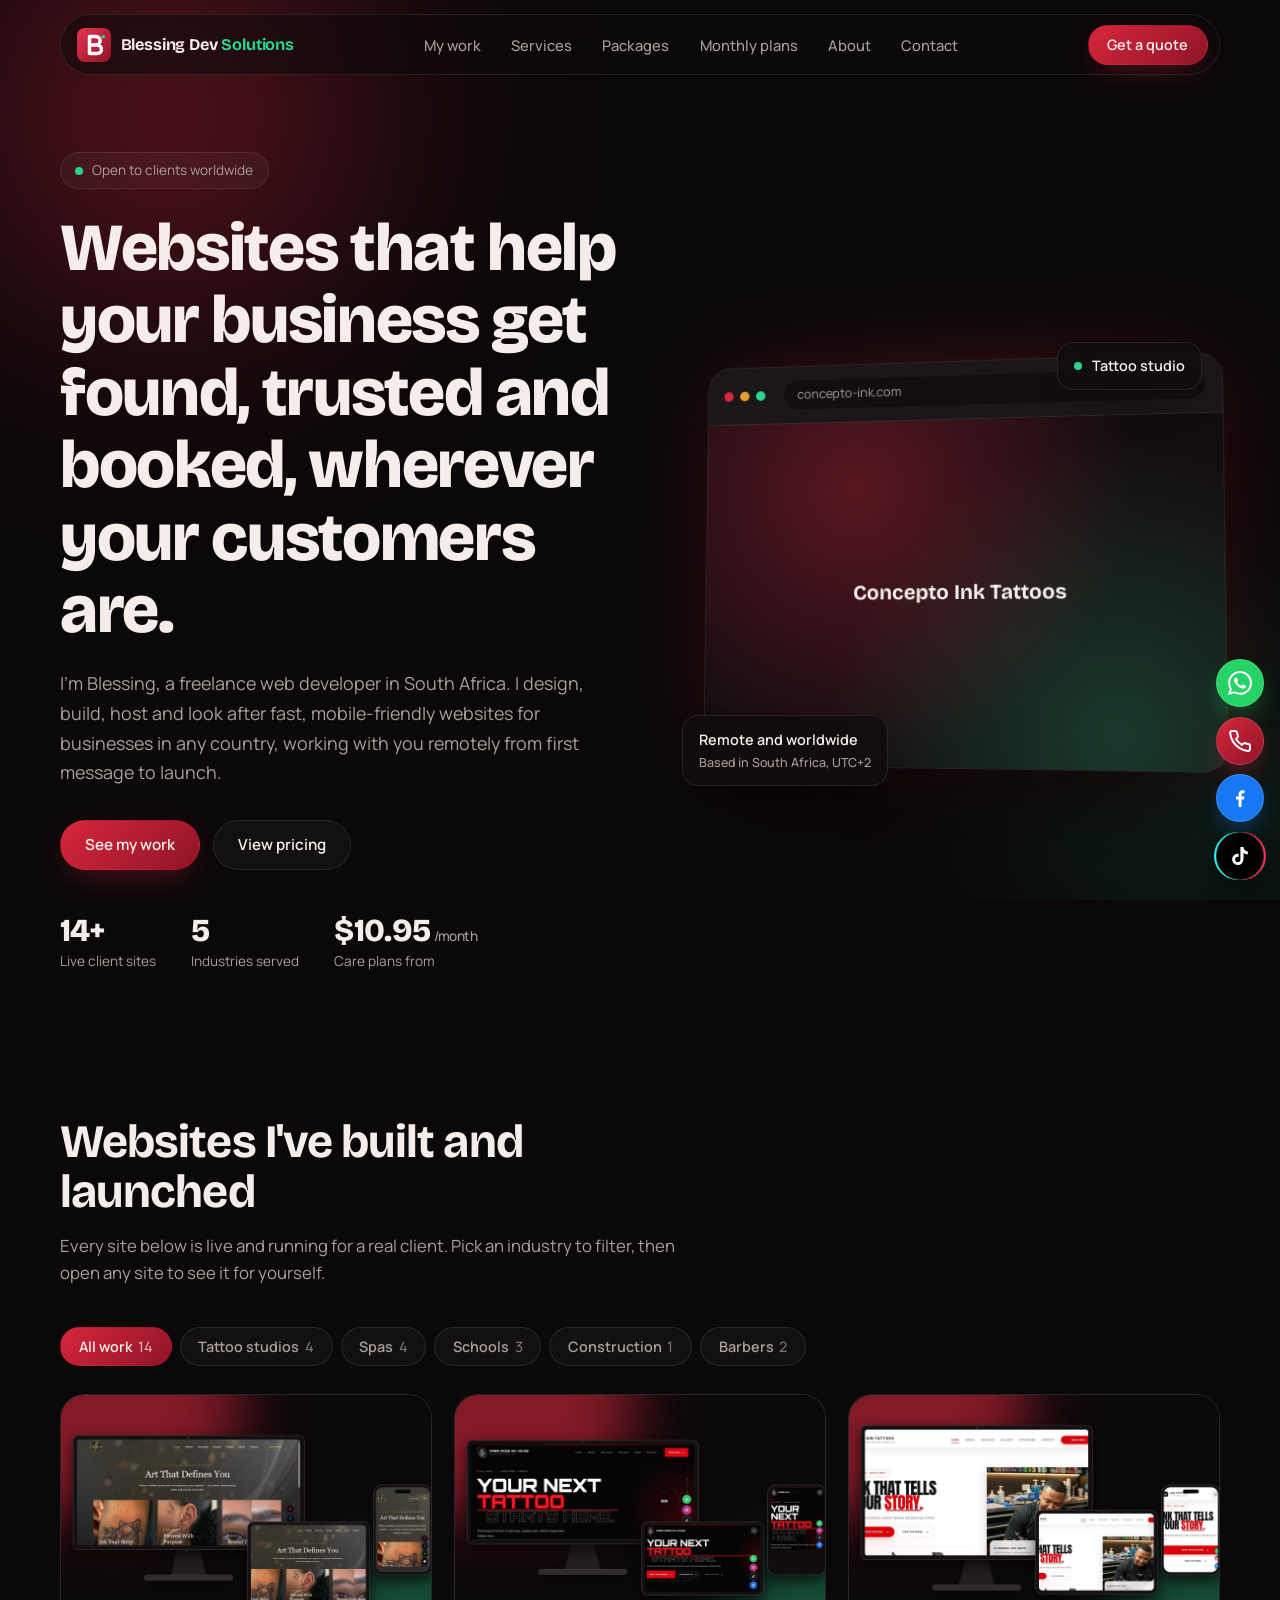
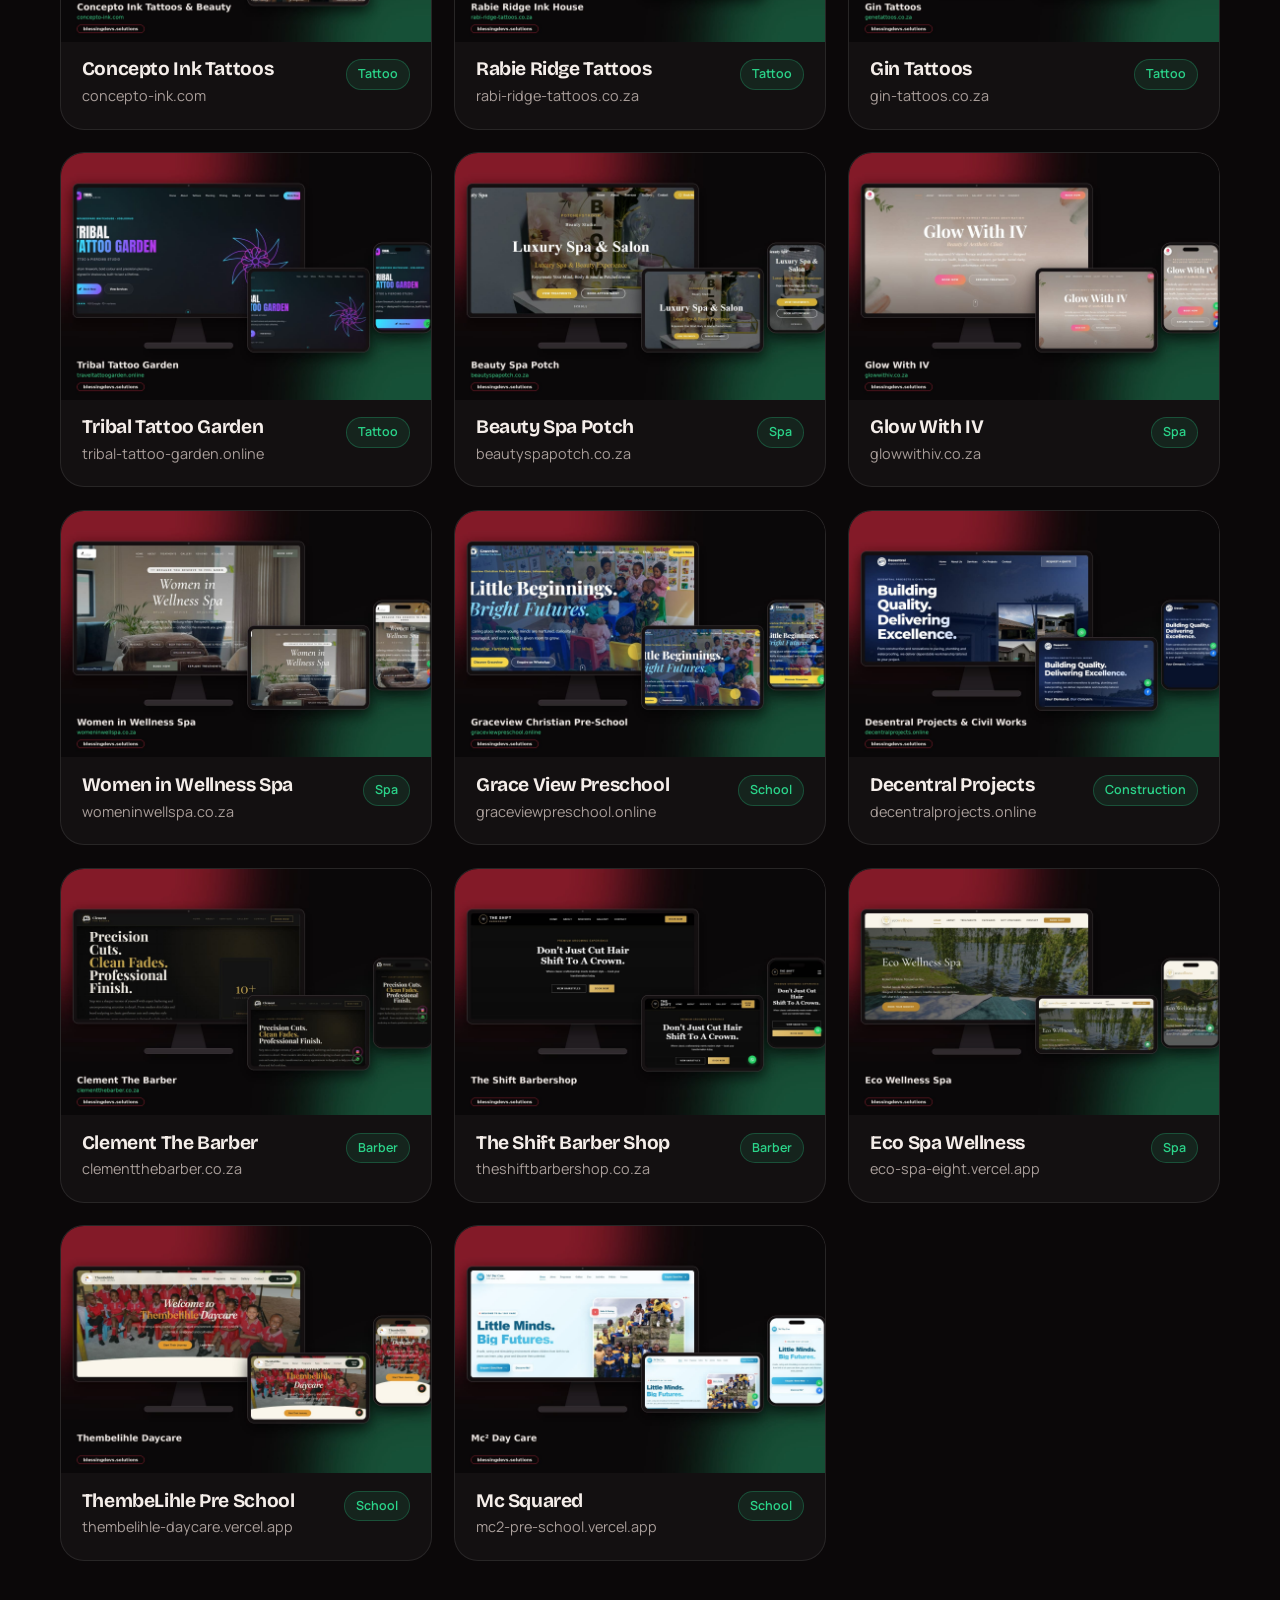
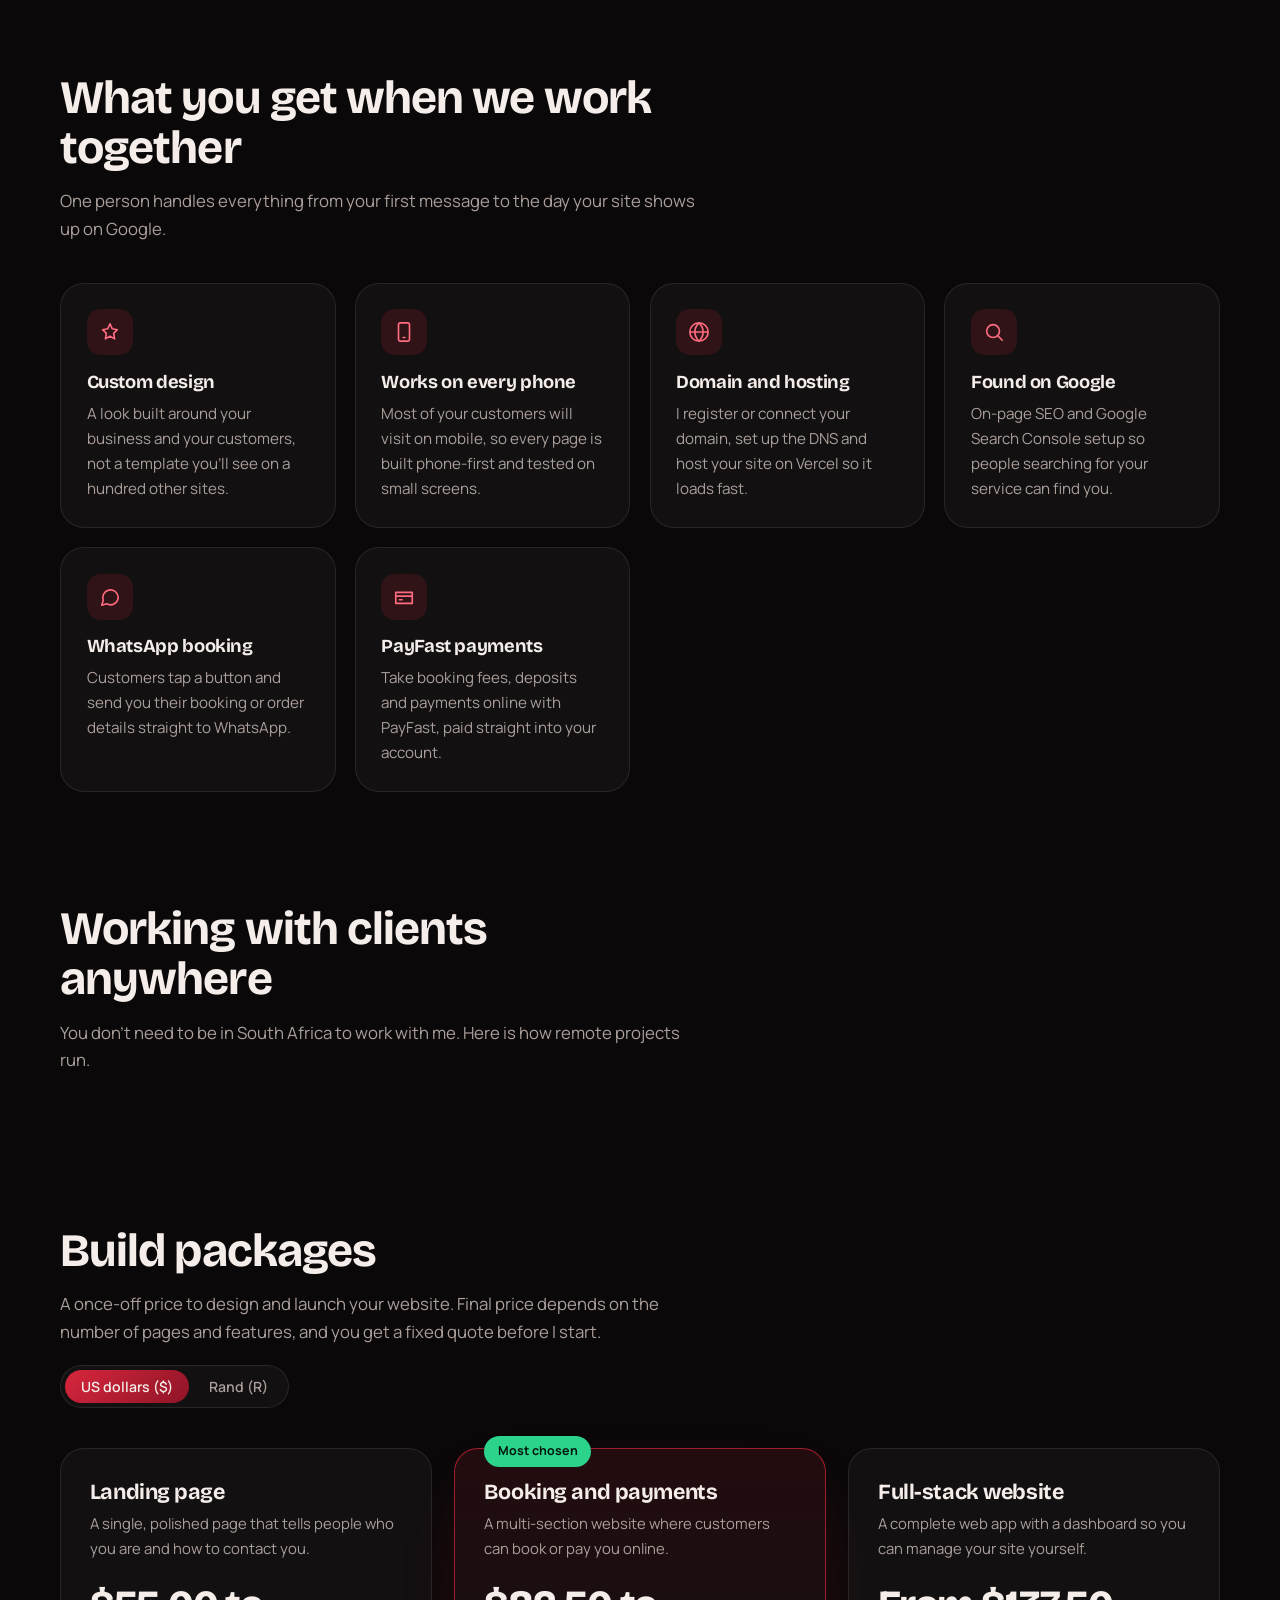
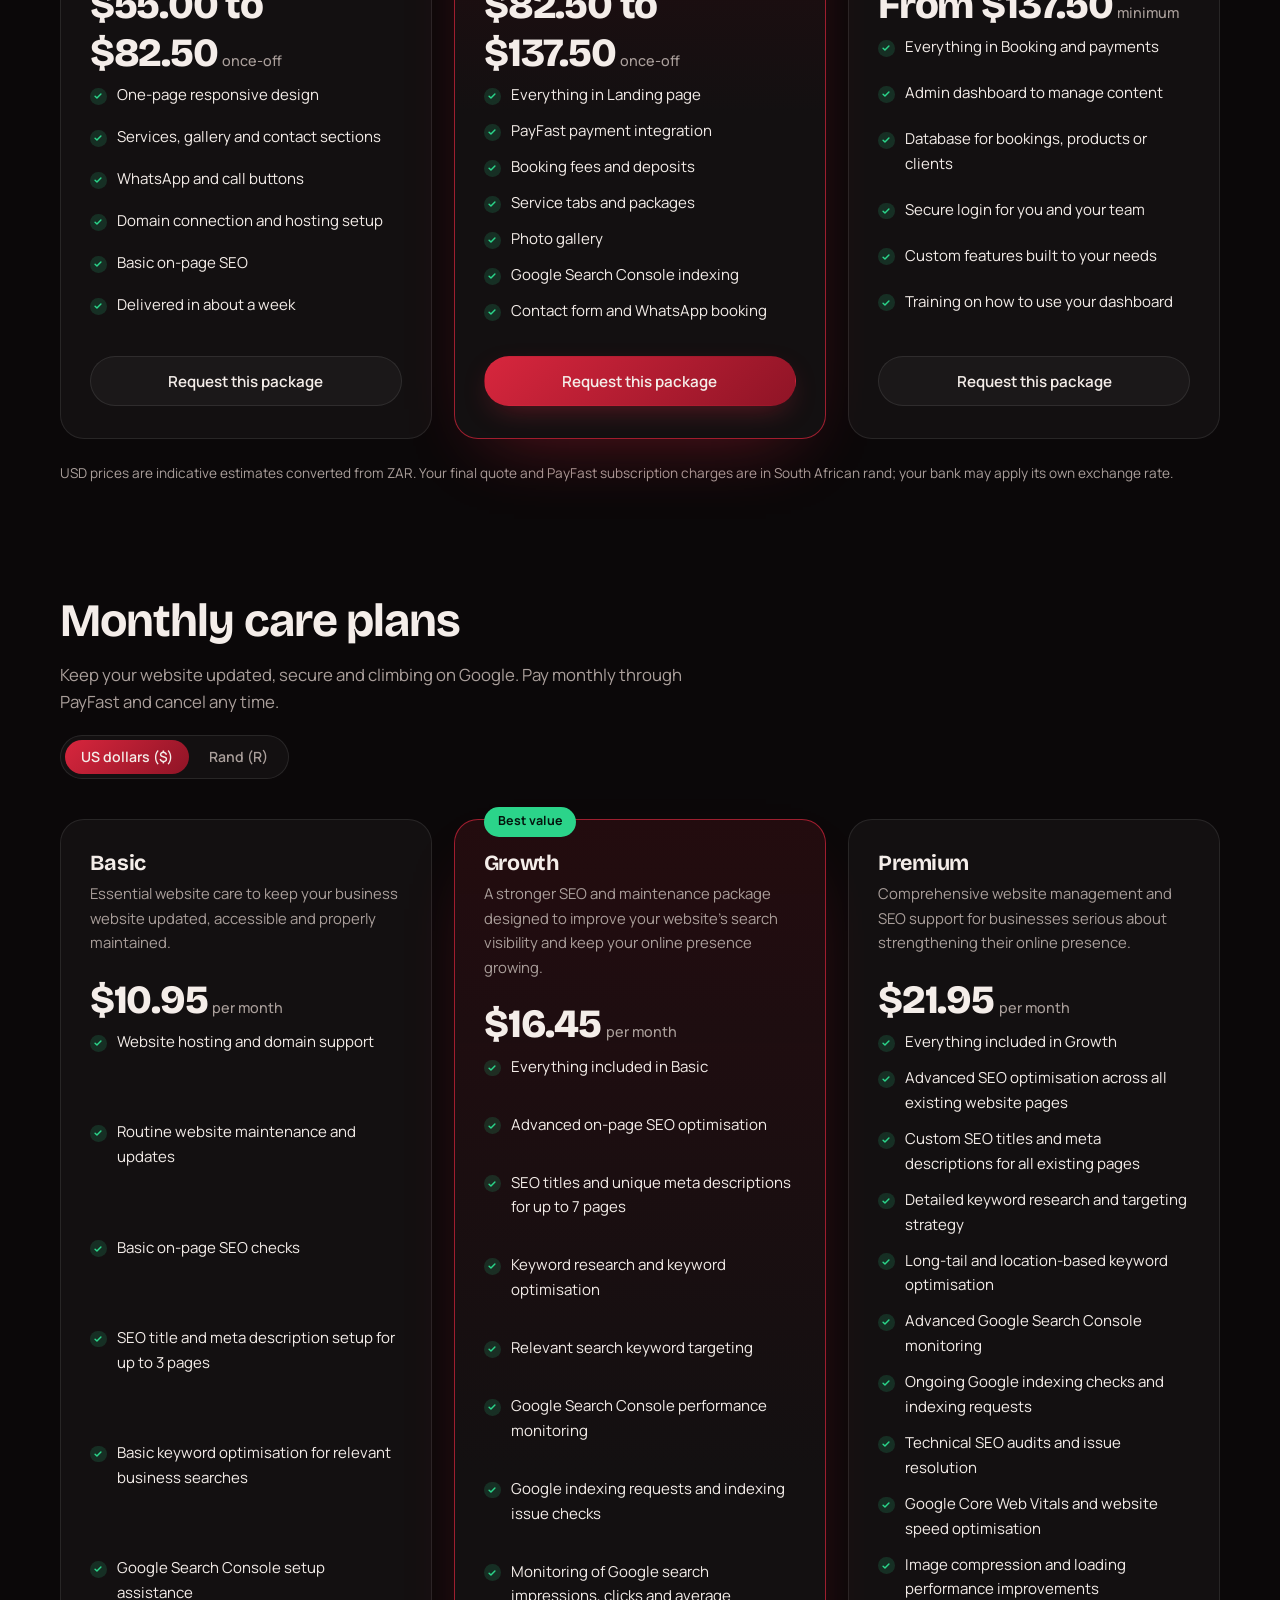
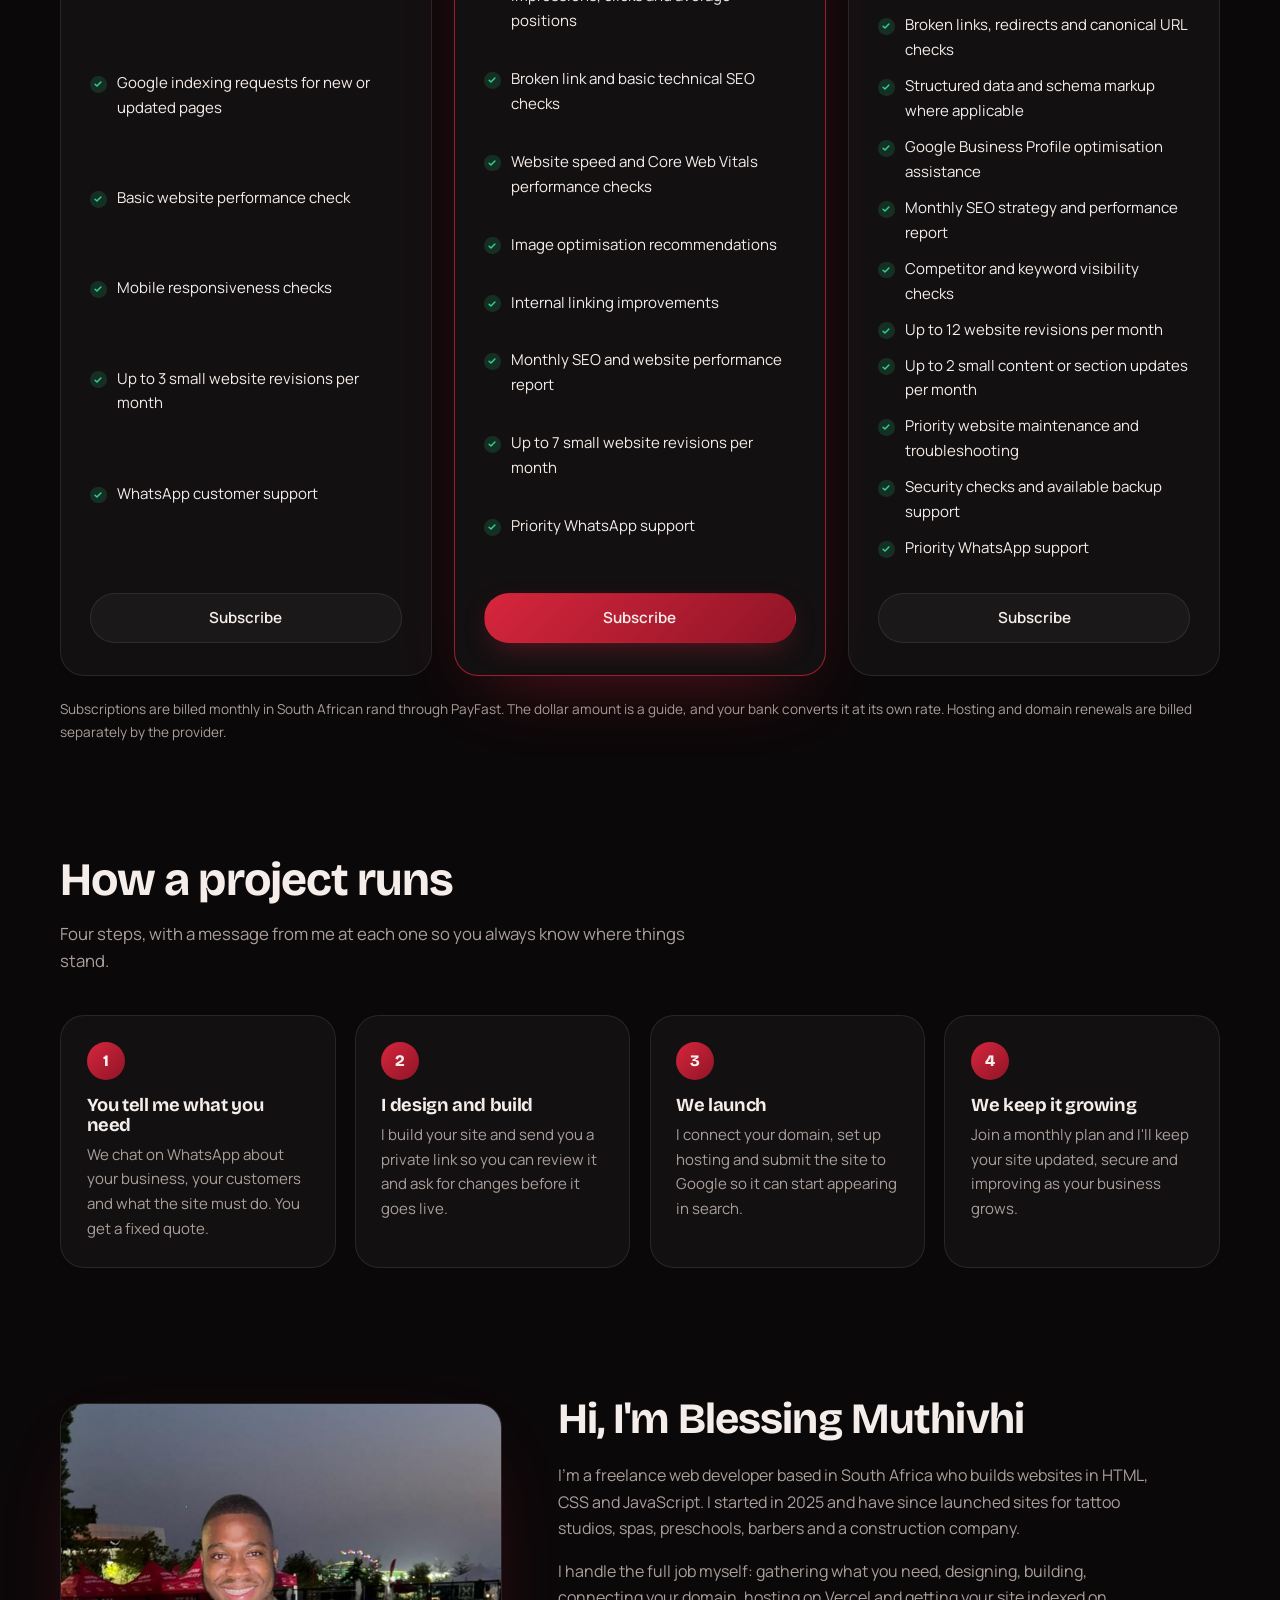
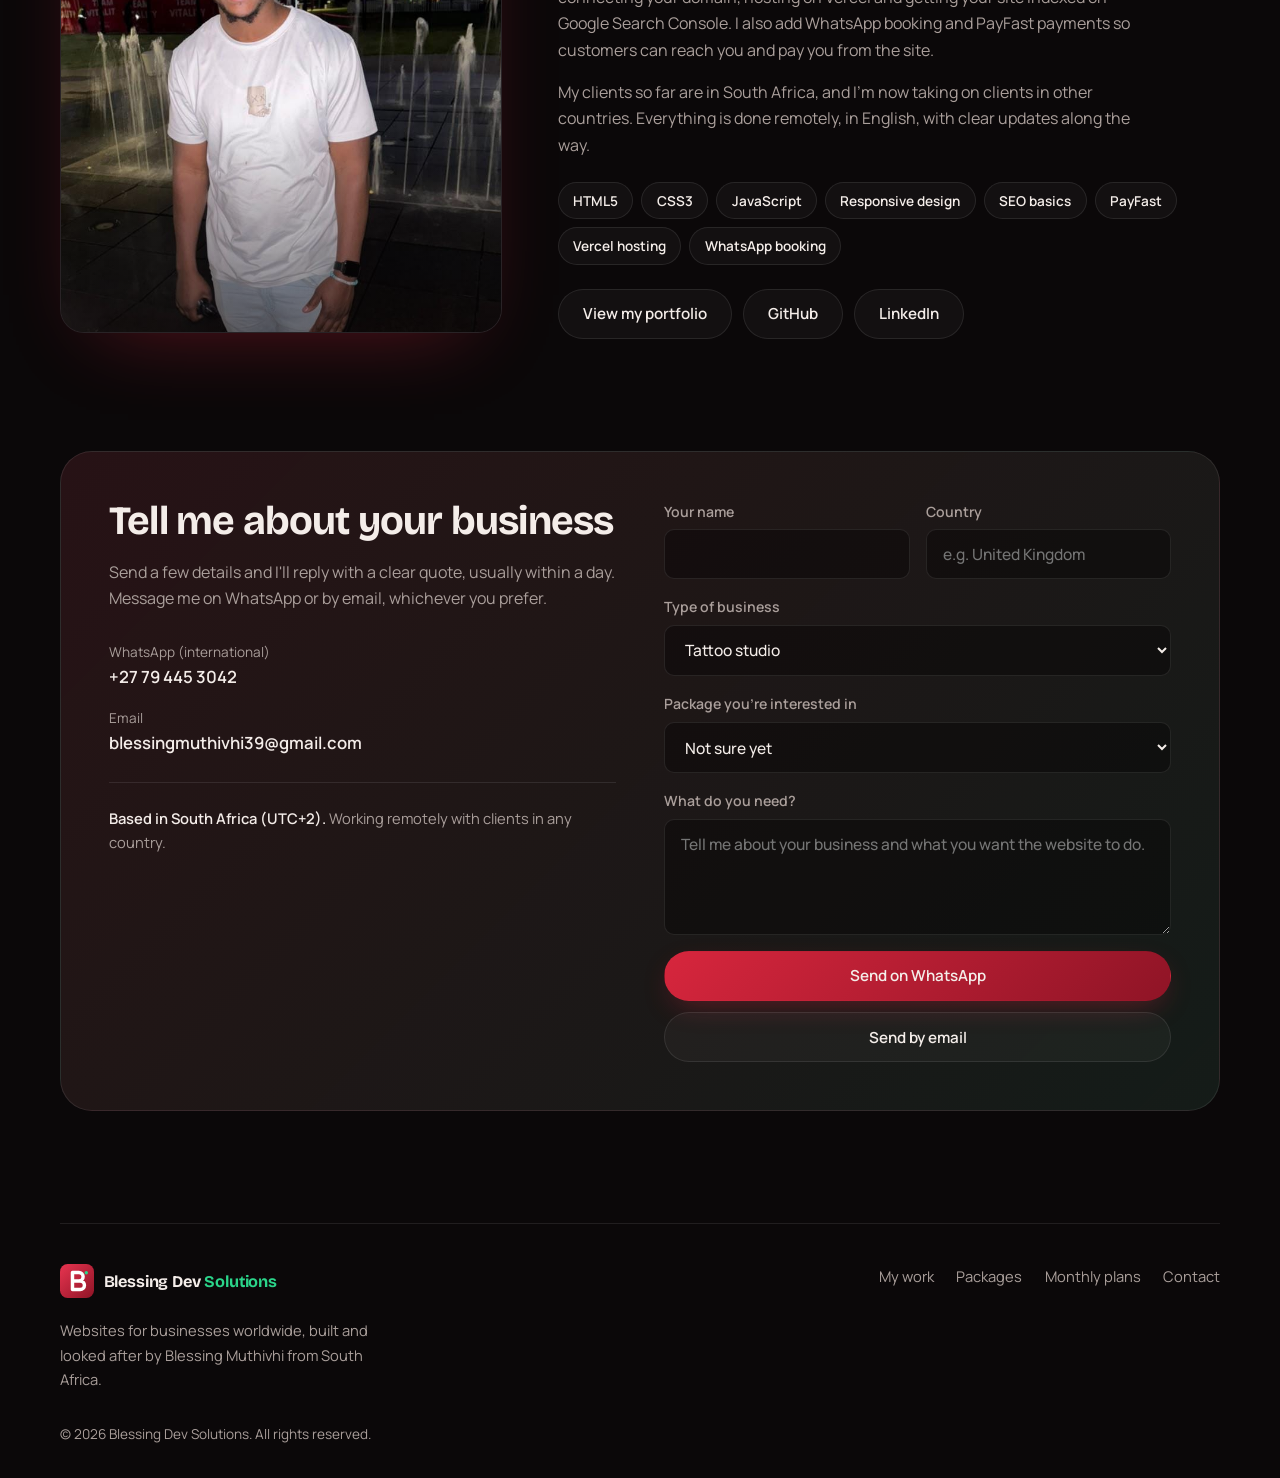
==== commit 425c1139: "Update favicon links and add new favicon images for improved branding" ====
--- a/index.html
+++ b/index.html
@@ -18,12 +18,11 @@
   <!-- Google Search Console verification -->
   <meta name="google-site-verification" content="fTHx88Q089Db0-BBYbbXrU_-yT2N-DDlTqWf64-bNlw" />
 
-  <!-- Icons -->
-  <link rel="icon" href="/images/favicon.ico" sizes="48x48">
-  <link rel="icon" type="image/svg+xml" href="/images/logo.svg">
-  <link rel="icon" type="image/png" sizes="32x32" href="/images/favicon-32.png">
-  <link rel="icon" type="image/png" sizes="16x16" href="/images/favicon-16.png">
-  <link rel="icon" type="image/png" sizes="192x192" href="/images/icon-192.png">
+  <!-- Icons (Google favicon: square, multiples of 48px) -->
+  <link rel="icon" href="/favicon.ico" sizes="48x48">
+  <link rel="icon" type="image/png" href="/images/favicon-48.png" sizes="48x48">
+  <link rel="icon" type="image/png" href="/images/favicon-96.png" sizes="96x96">
+  <link rel="icon" type="image/png" href="/images/icon-192.png" sizes="192x192">
   <link rel="apple-touch-icon" sizes="180x180" href="/images/apple-touch-icon.png">
   <link rel="manifest" href="/site.webmanifest">
 
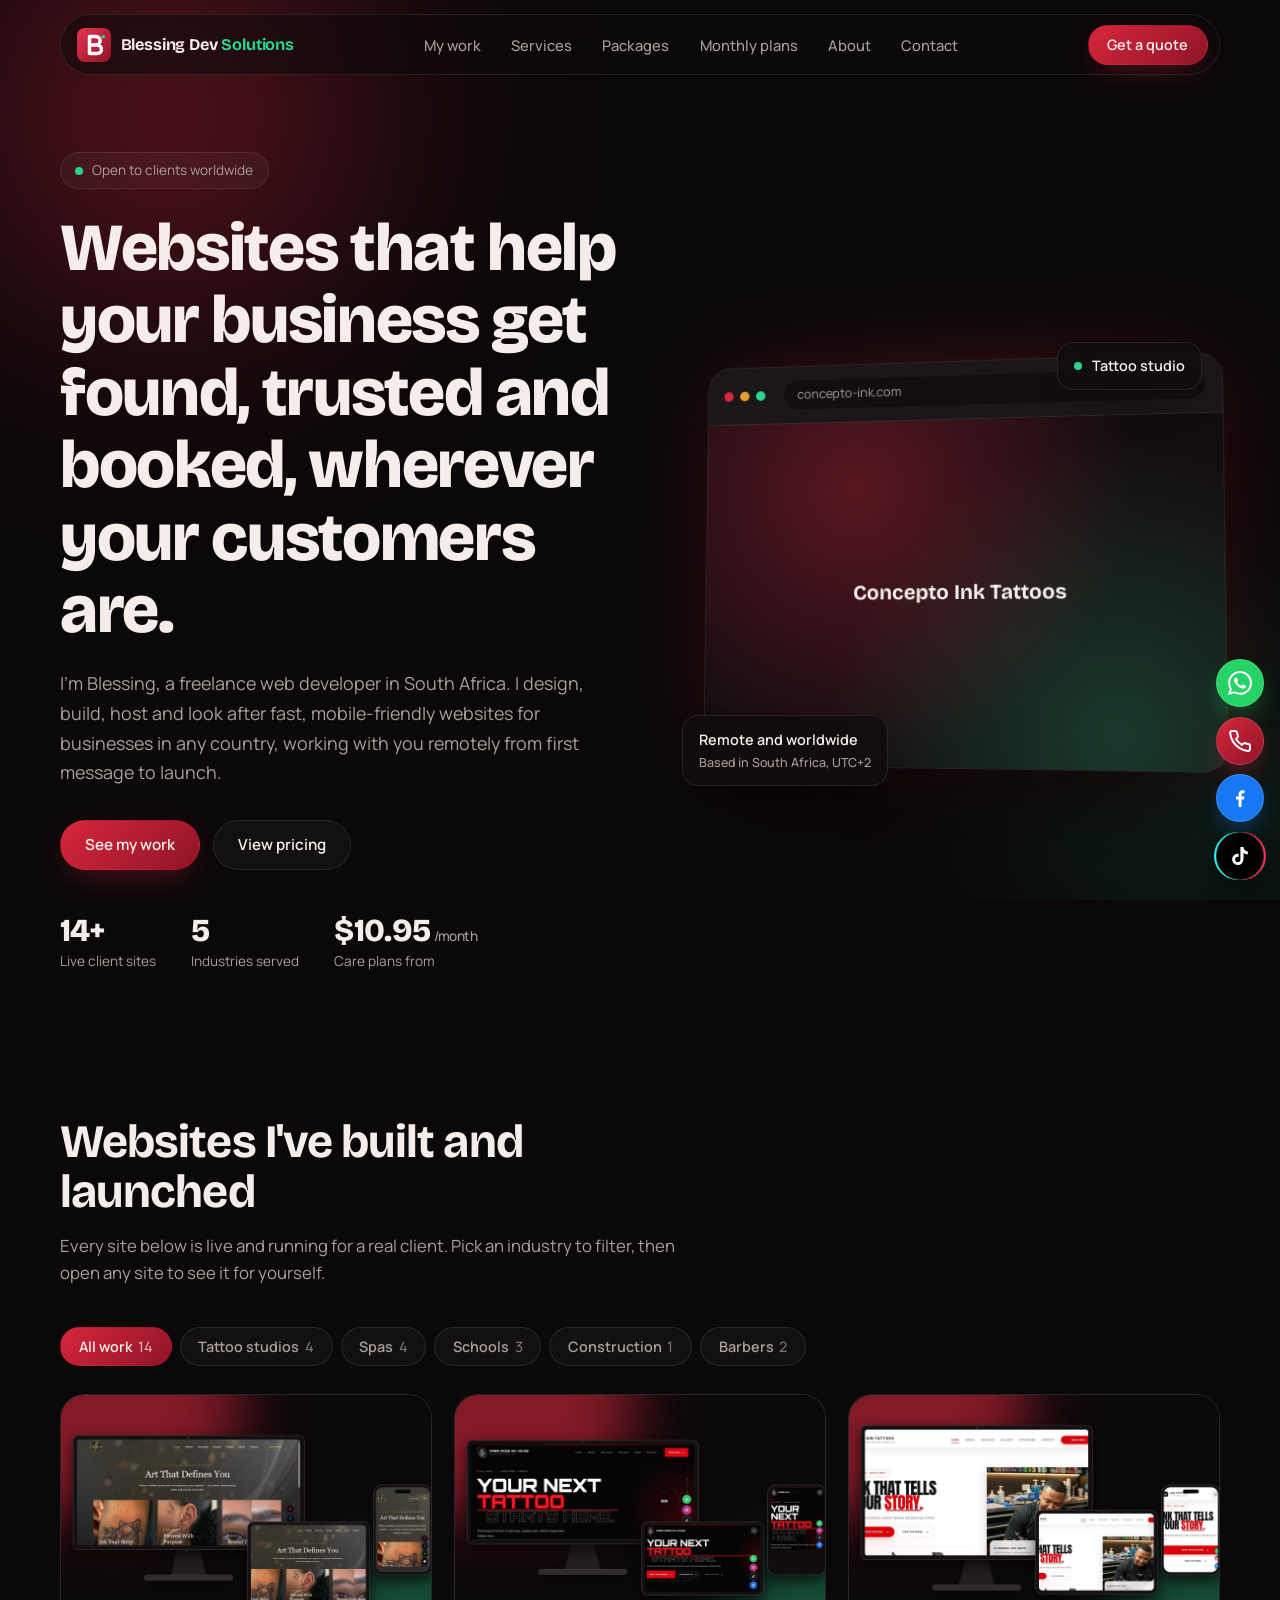
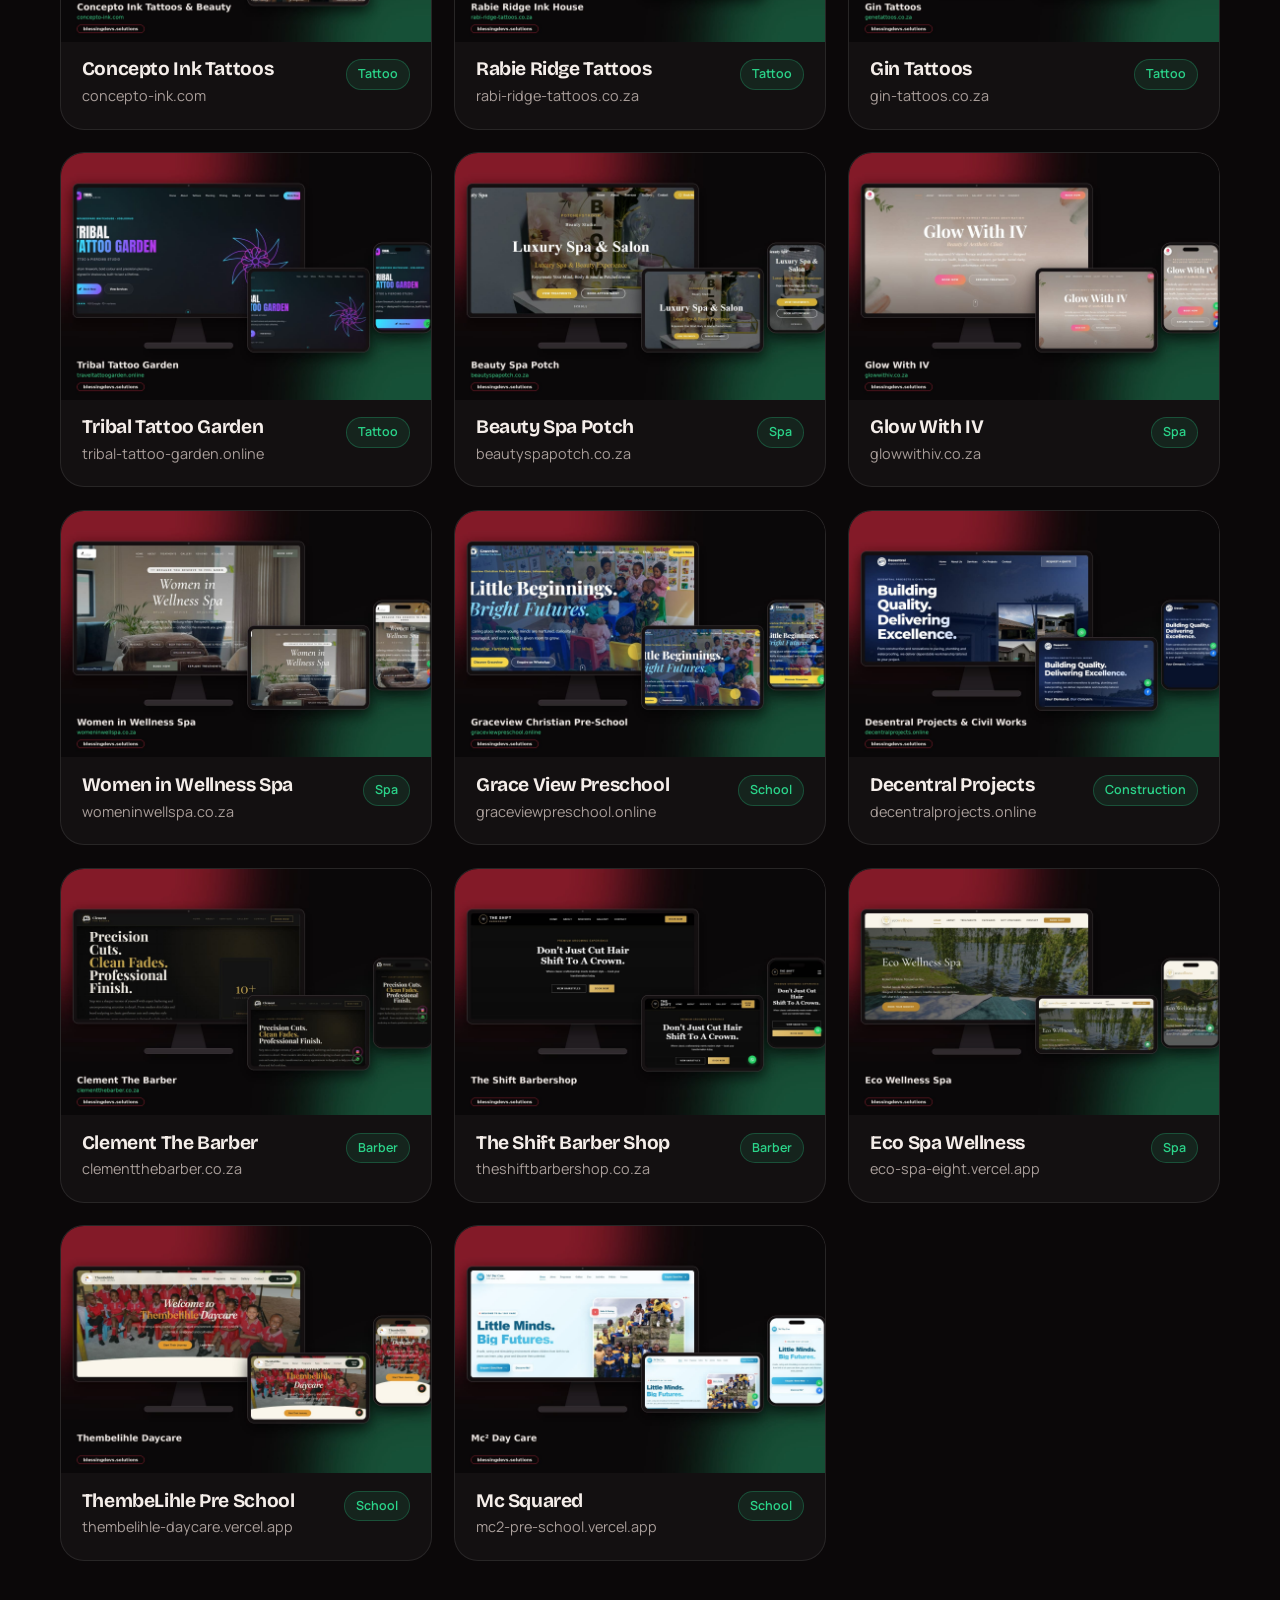
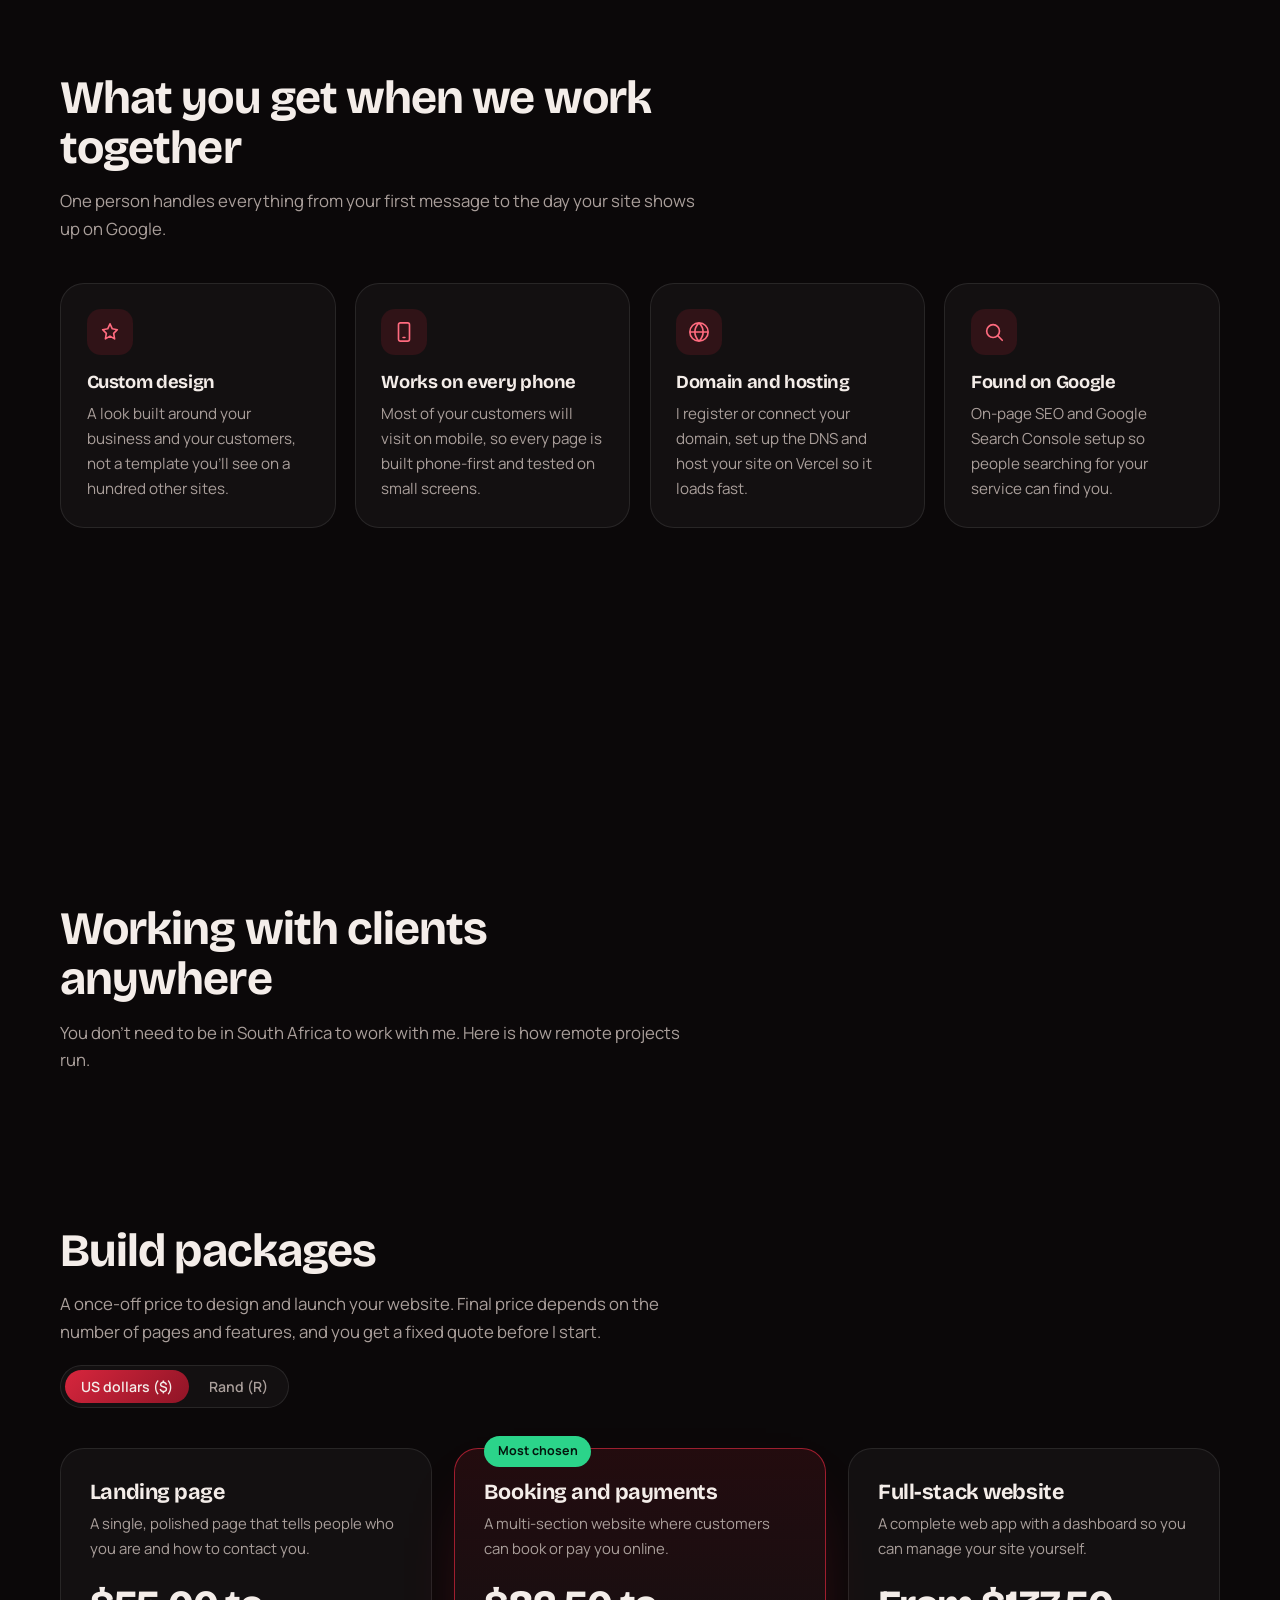
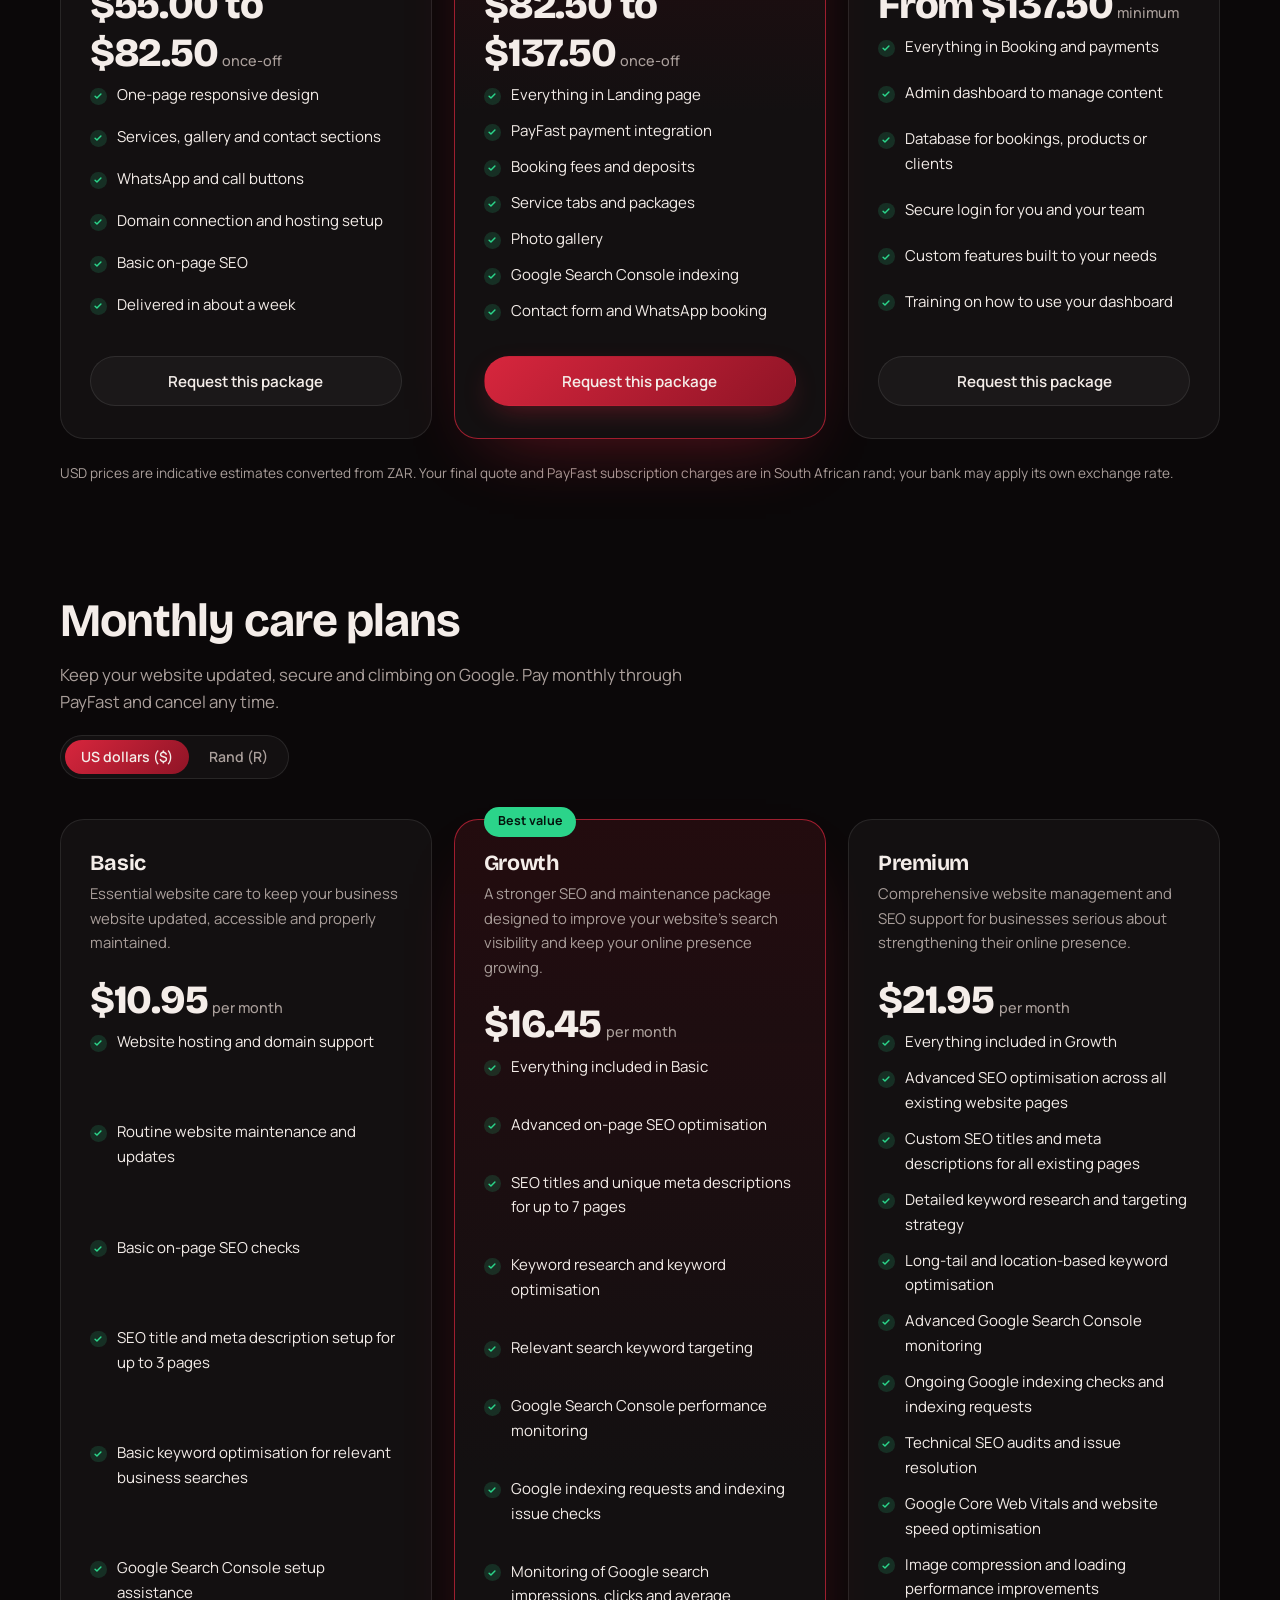
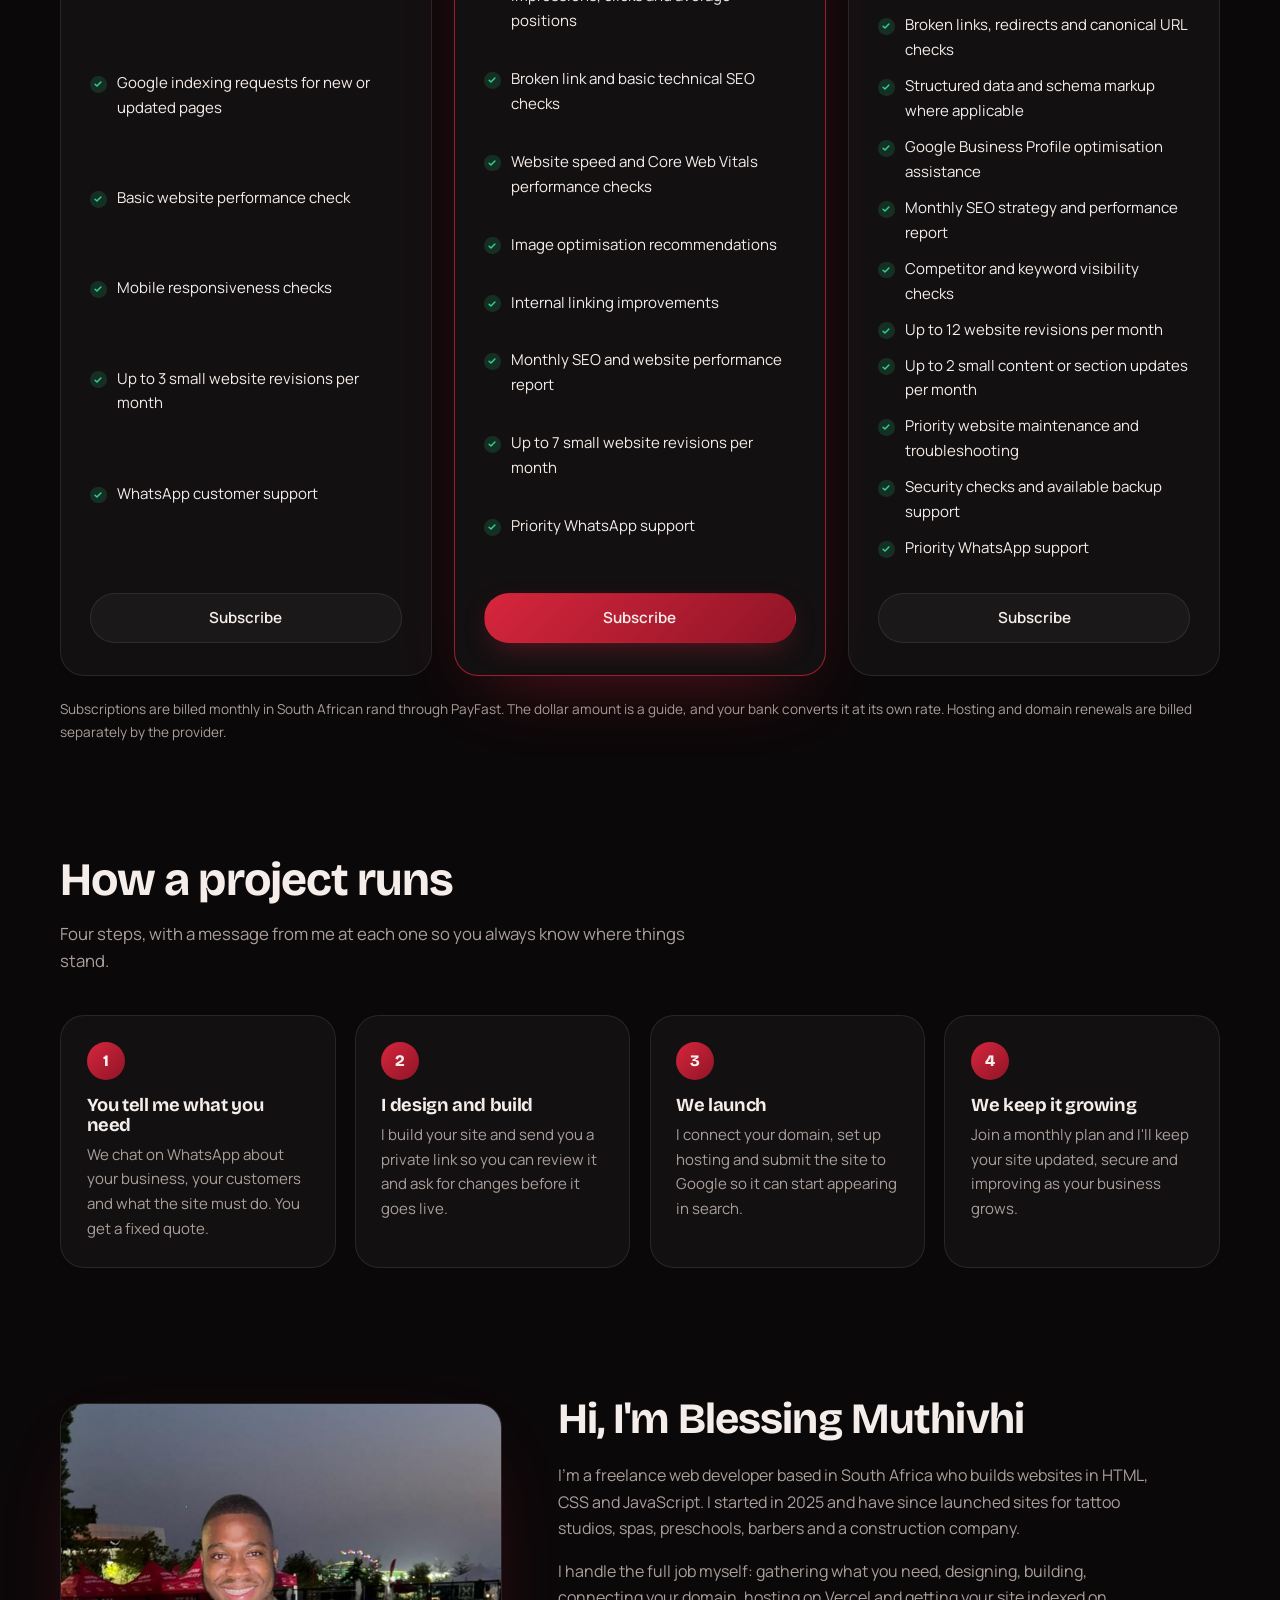
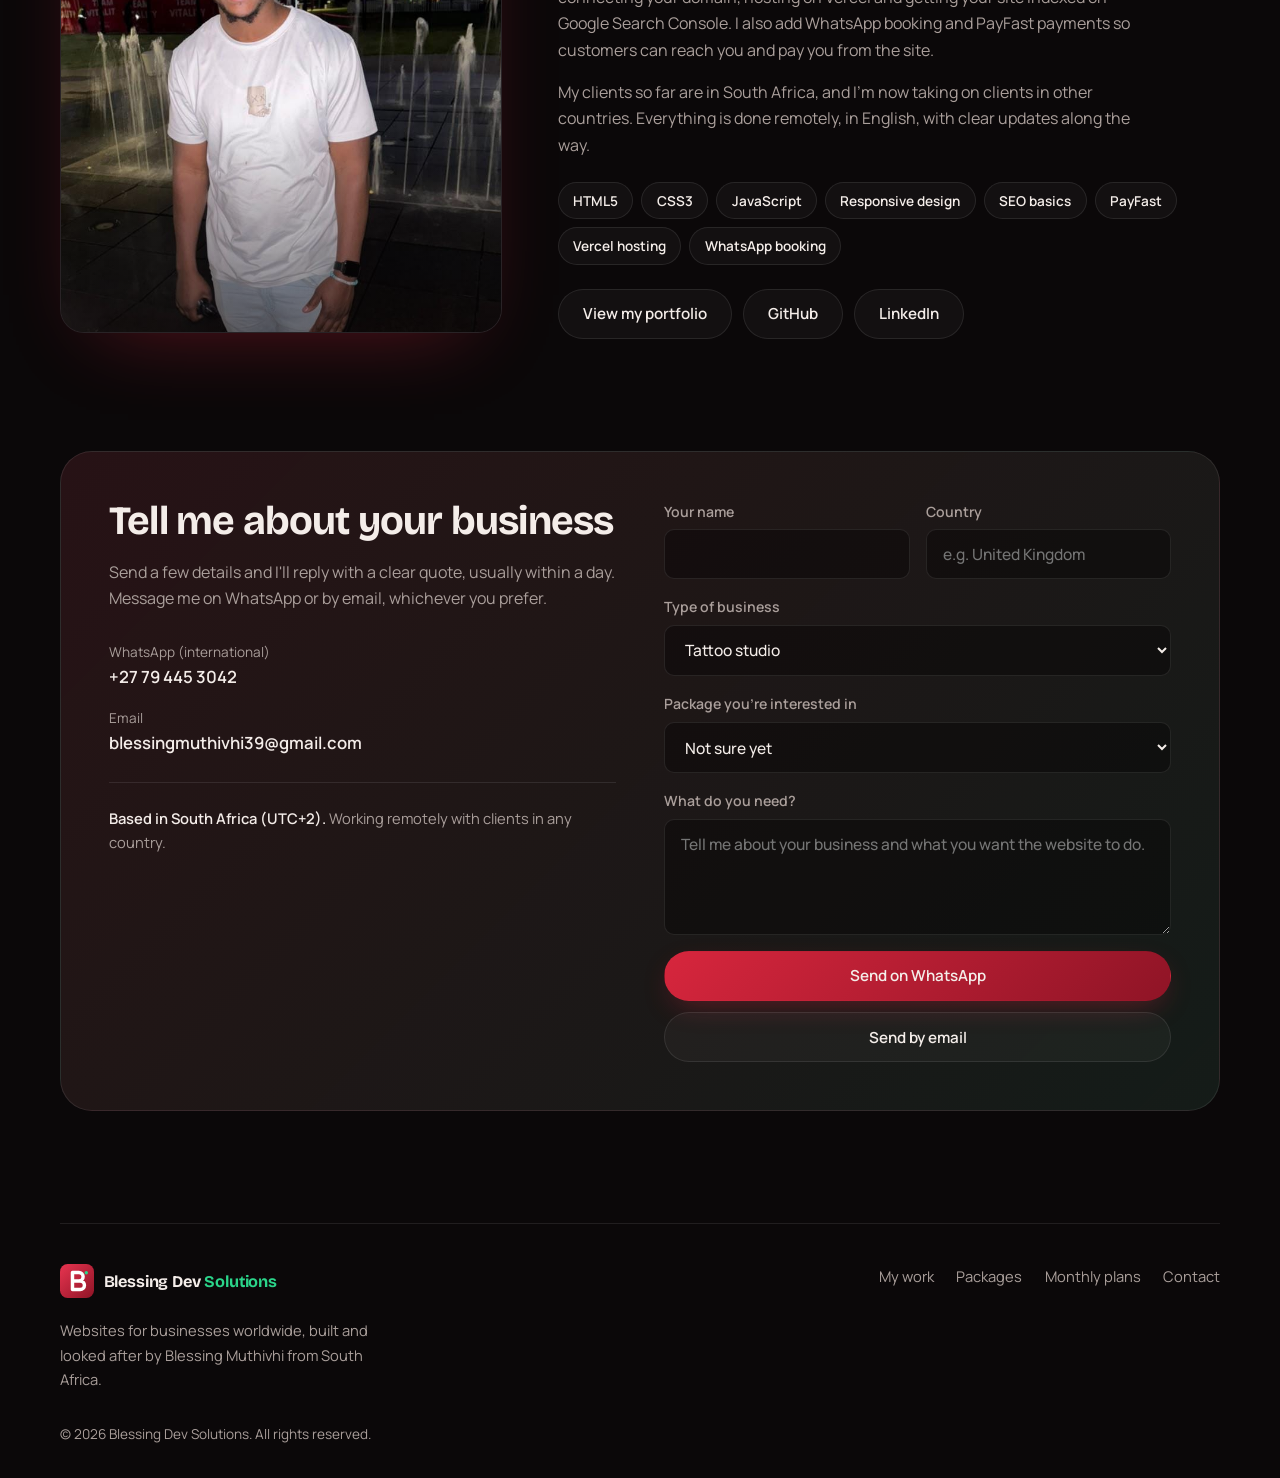
==== commit 9f3878a1: "Update meta description and add keywords for improved SEO" ====
--- a/index.html
+++ b/index.html
@@ -6,7 +6,8 @@
 
   <!-- Primary SEO -->
   <title>Freelance Web Developer | Blessing Dev Solutions</title>
-  <meta name="description" content="Freelance web developer in South Africa building fast, mobile-friendly websites, booking sites and monthly care plans for businesses worldwide.">
+  <meta name="description" content="Freelance web developer in South Africa building fast, mobile-friendly websites, booking sites with PayFast and monthly care plans for businesses worldwide.">
+  <meta name="keywords" content="freelance web developer, web developer South Africa, website design, small business website, affordable website design, responsive website, mobile-friendly website, booking website, PayFast integration, WhatsApp booking website, tattoo studio website, spa website, barber shop website, school website, construction company website, website care plan, website maintenance, SEO for small business, hire a web developer, remote web developer">
   <link rel="canonical" href="https://blessing-dev-solutions-sxcb.vercel.app/">
   <meta name="robots" content="index, follow, max-image-preview:large, max-snippet:-1, max-video-preview:-1">
   <meta name="author" content="Blessing Muthivhi">
@@ -95,6 +96,7 @@
         "address": { "@type": "PostalAddress", "addressCountry": "ZA" },
         "areaServed": "Worldwide",
         "knowsLanguage": "en",
+        "keywords": "freelance web developer, web developer South Africa, website design, small business website, affordable website design, responsive website, mobile-friendly website, booking website, PayFast integration, WhatsApp booking website, tattoo studio website, spa website, barber shop website, school website, construction company website, website care plan, website maintenance, SEO for small business, hire a web developer, remote web developer",
         "serviceType": ["Web design", "Web development", "Website maintenance", "Booking website development", "PayFast payment integration"],
         "founder": { "@id": "https://blessing-dev-solutions-sxcb.vercel.app/#blessing" },
         "sameAs": [
@@ -377,4 +379,4 @@
   <div class="toast" id="toast" role="status" aria-live="polite"></div>
   <script src="script.js"></script>
 </body>
-</html>
+</html>
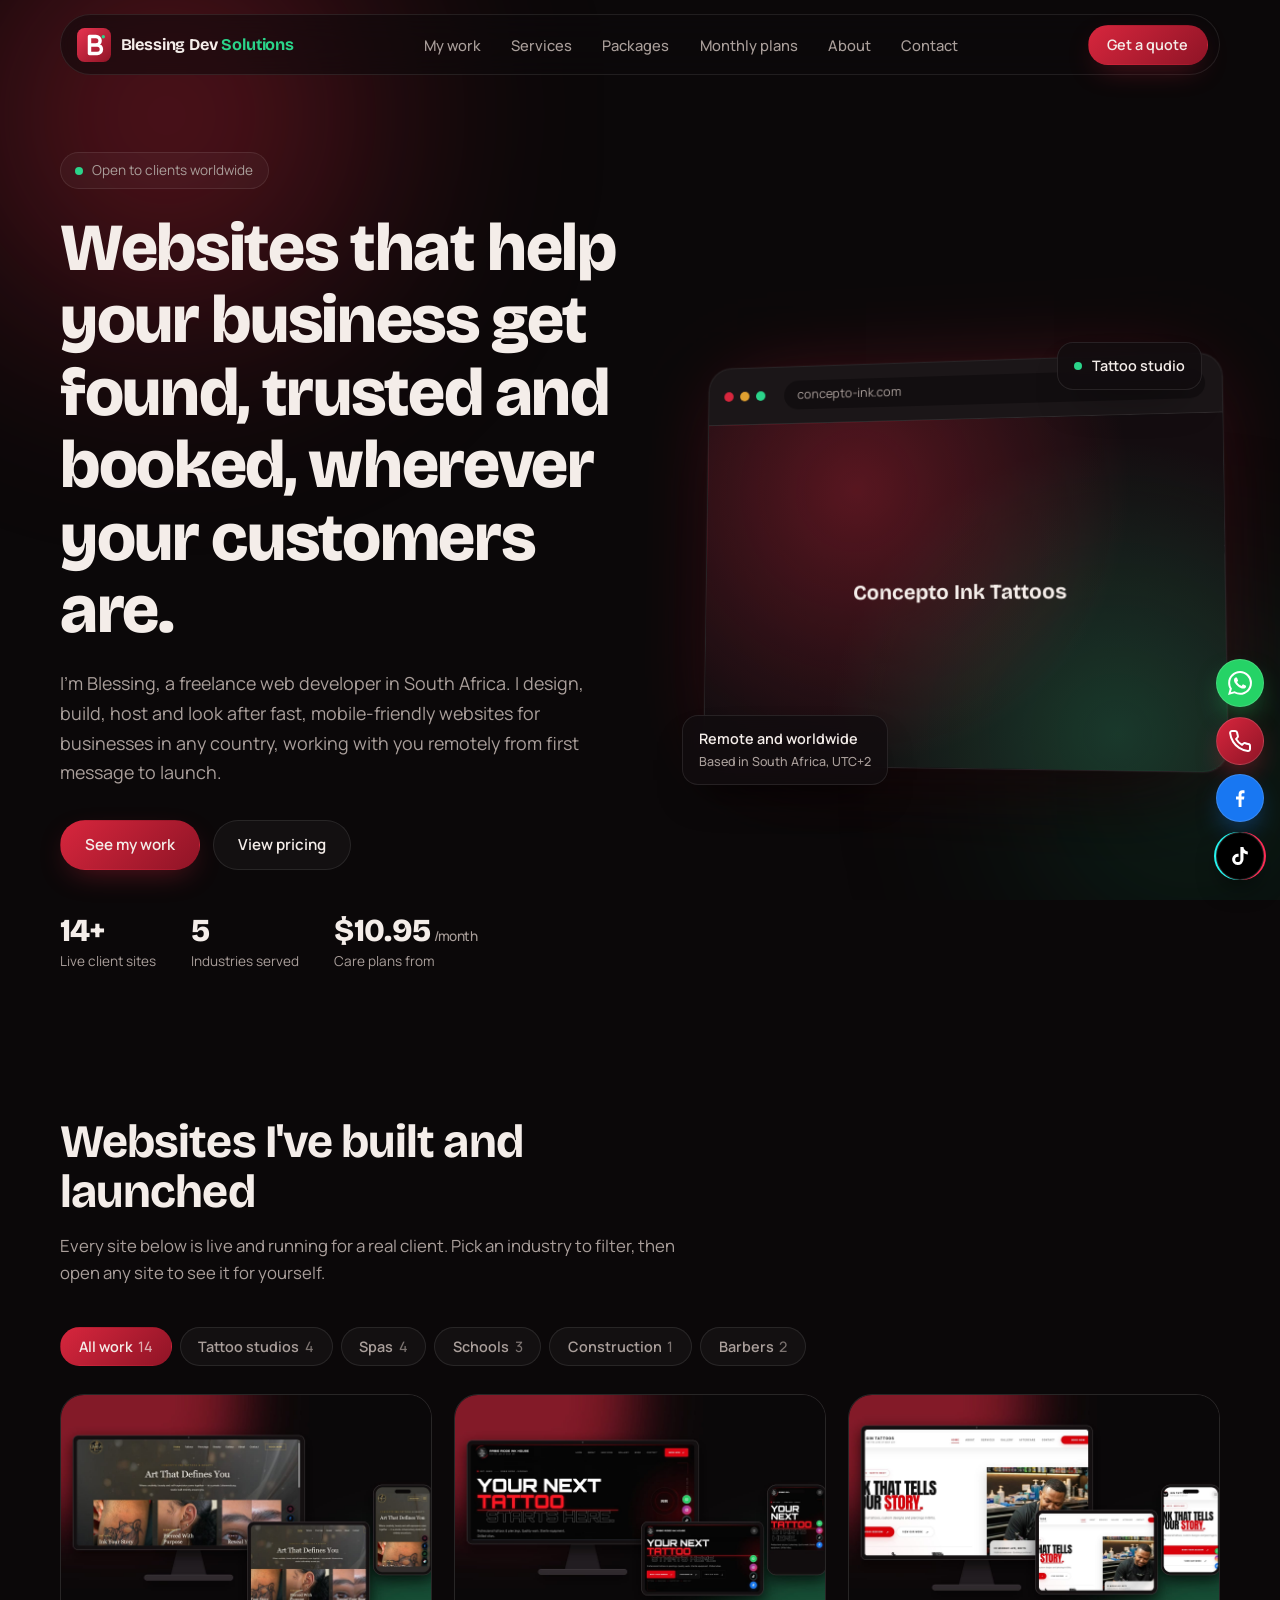
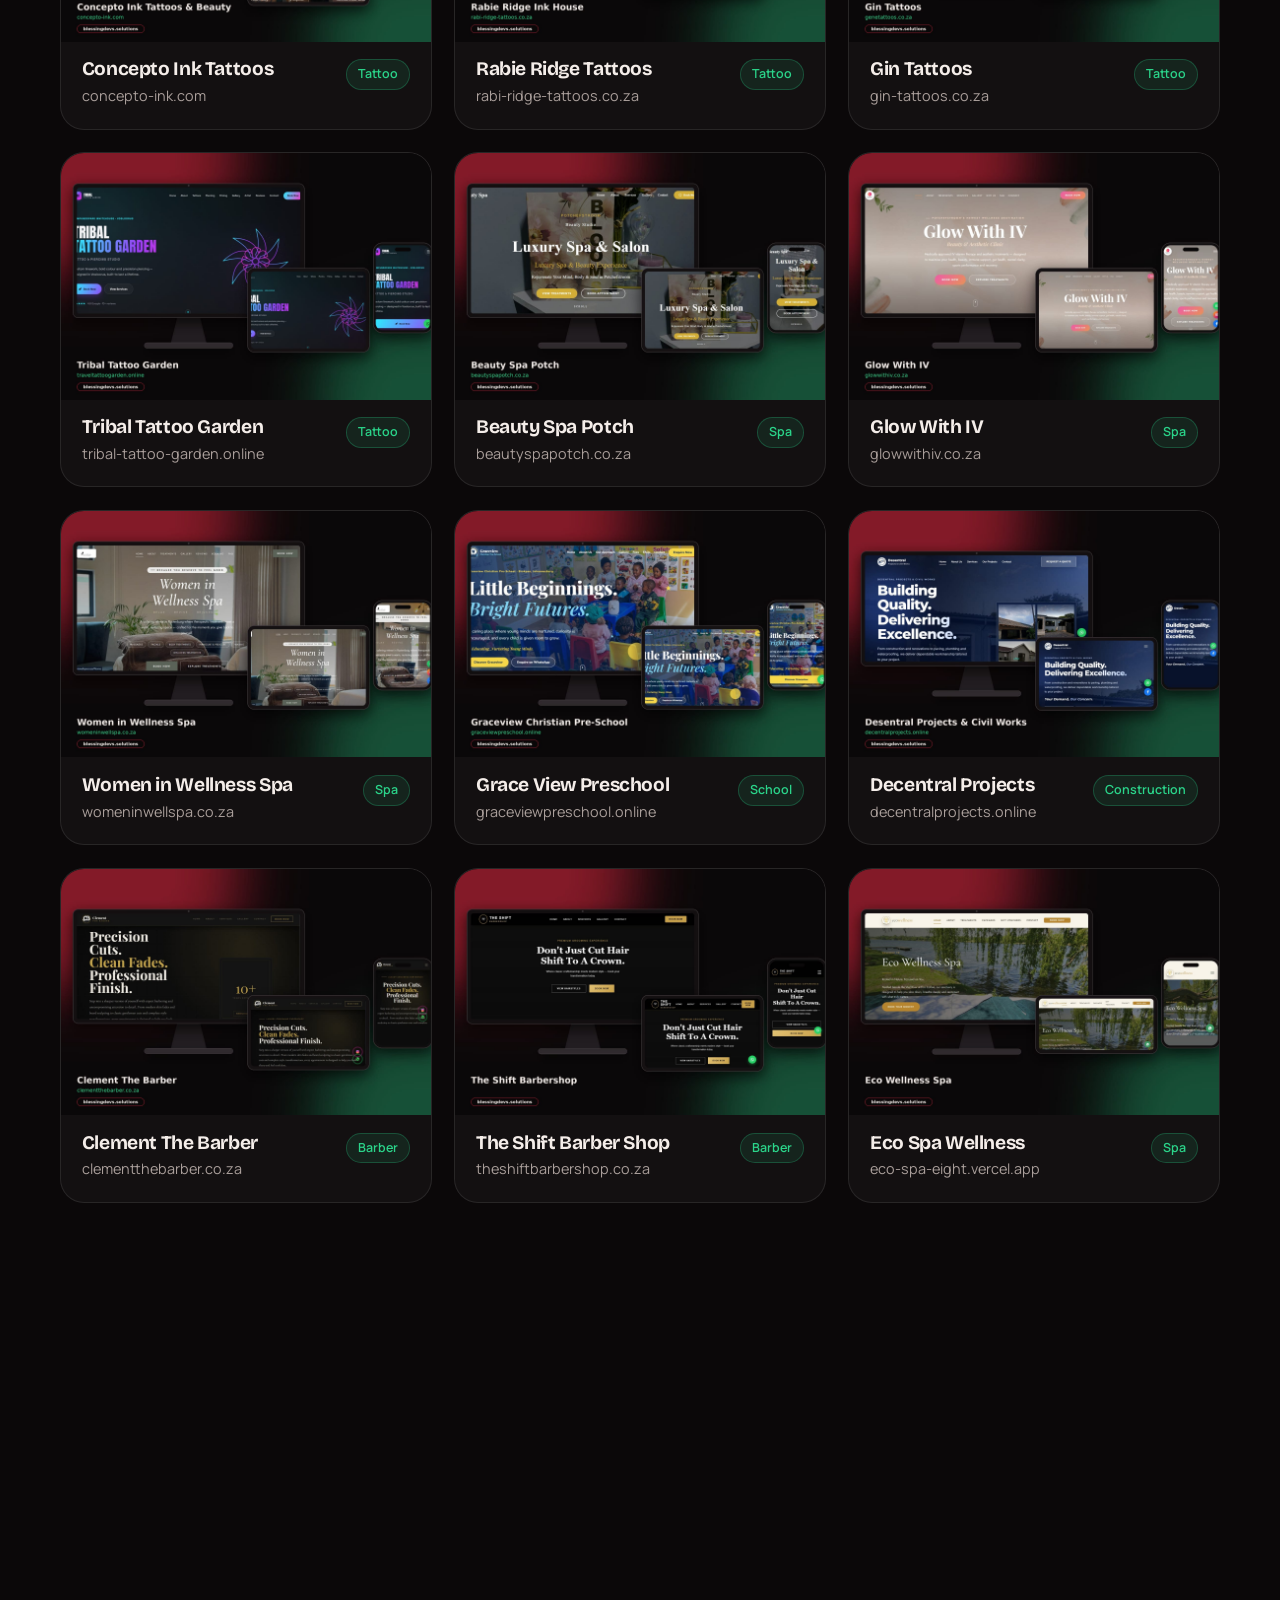
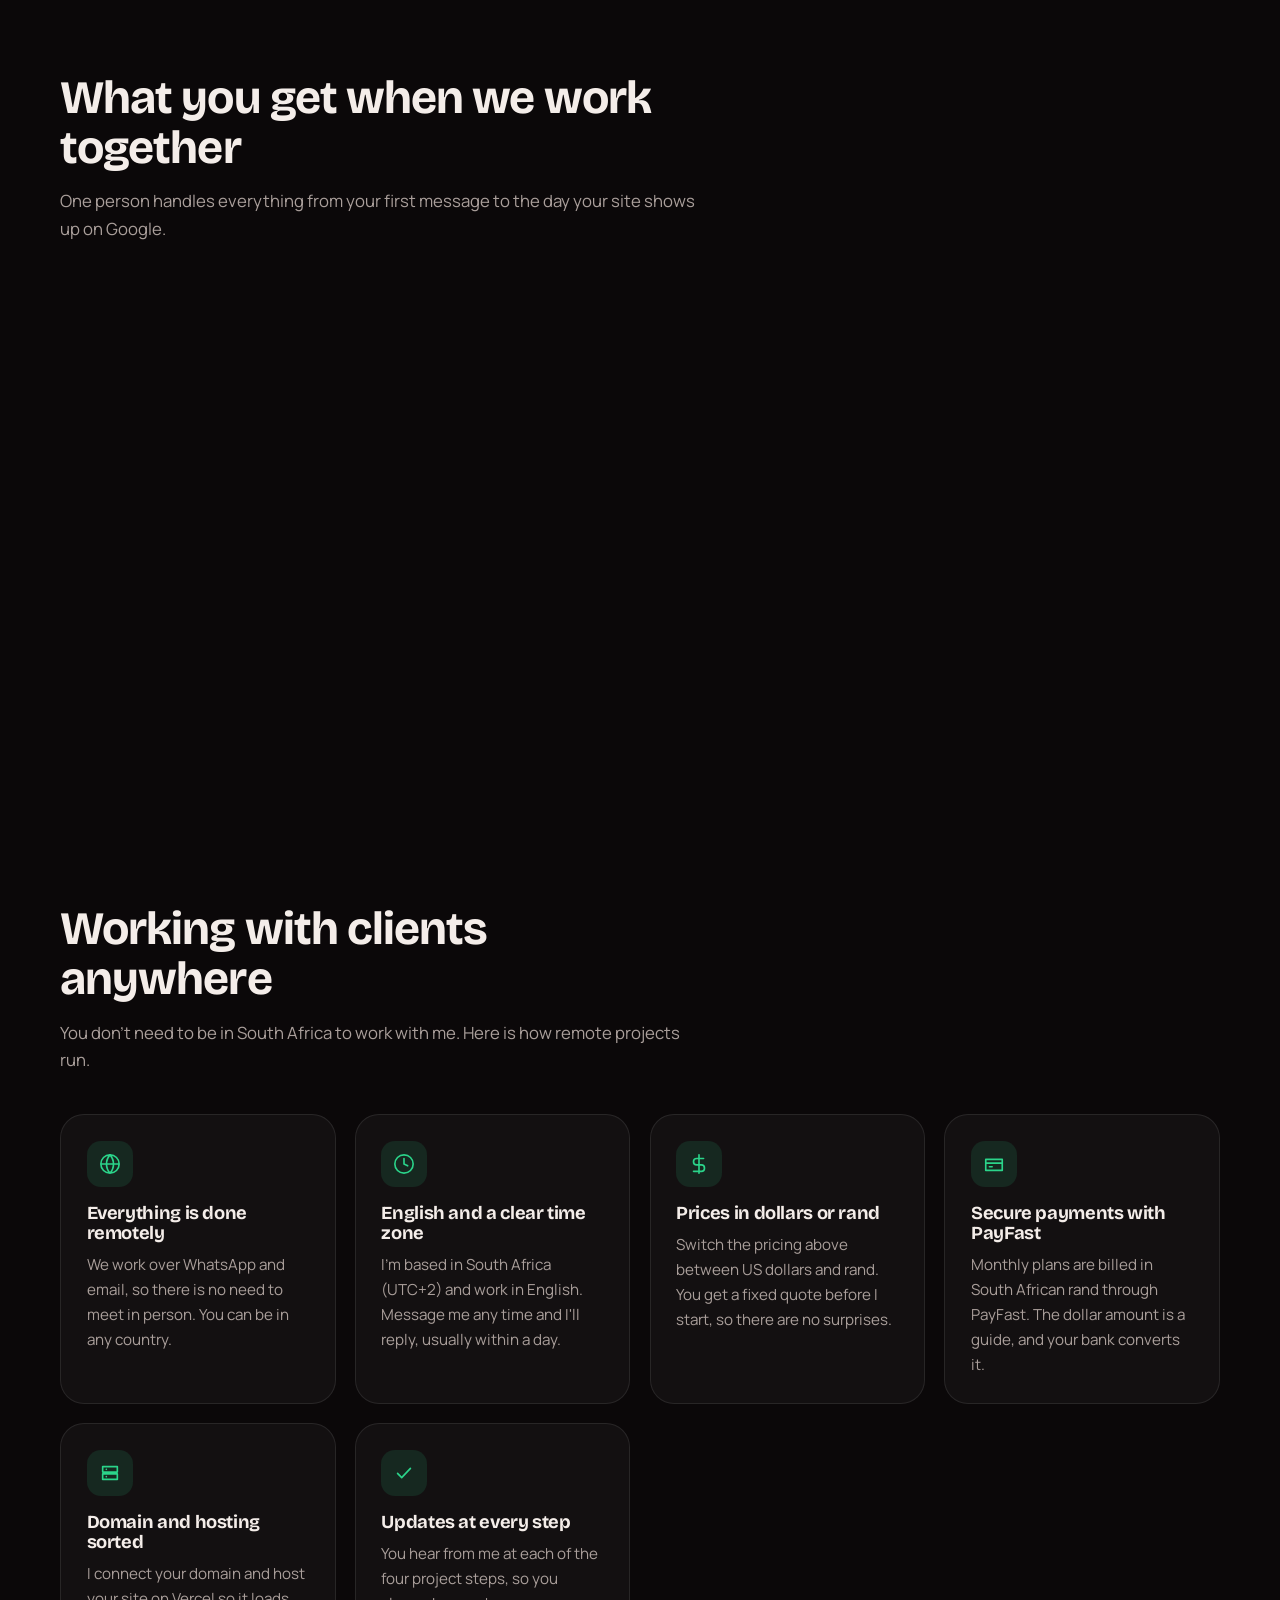
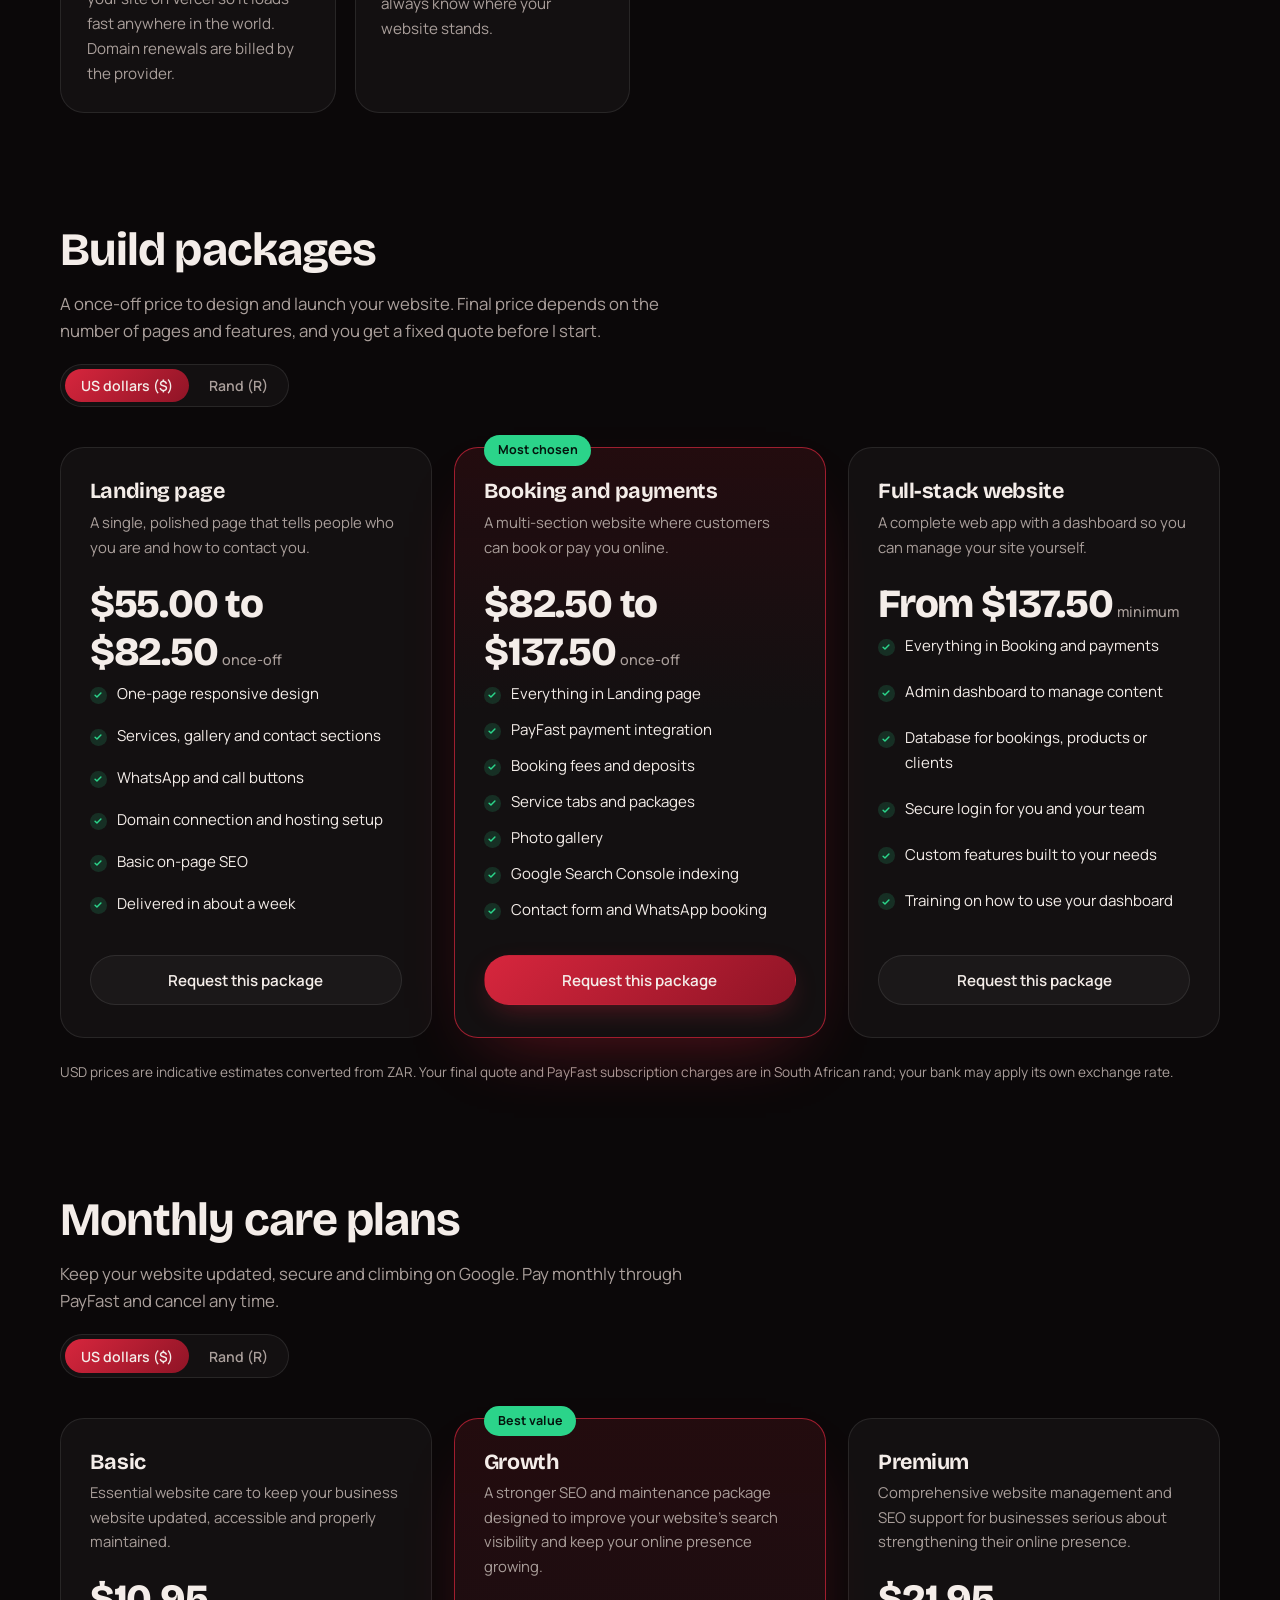
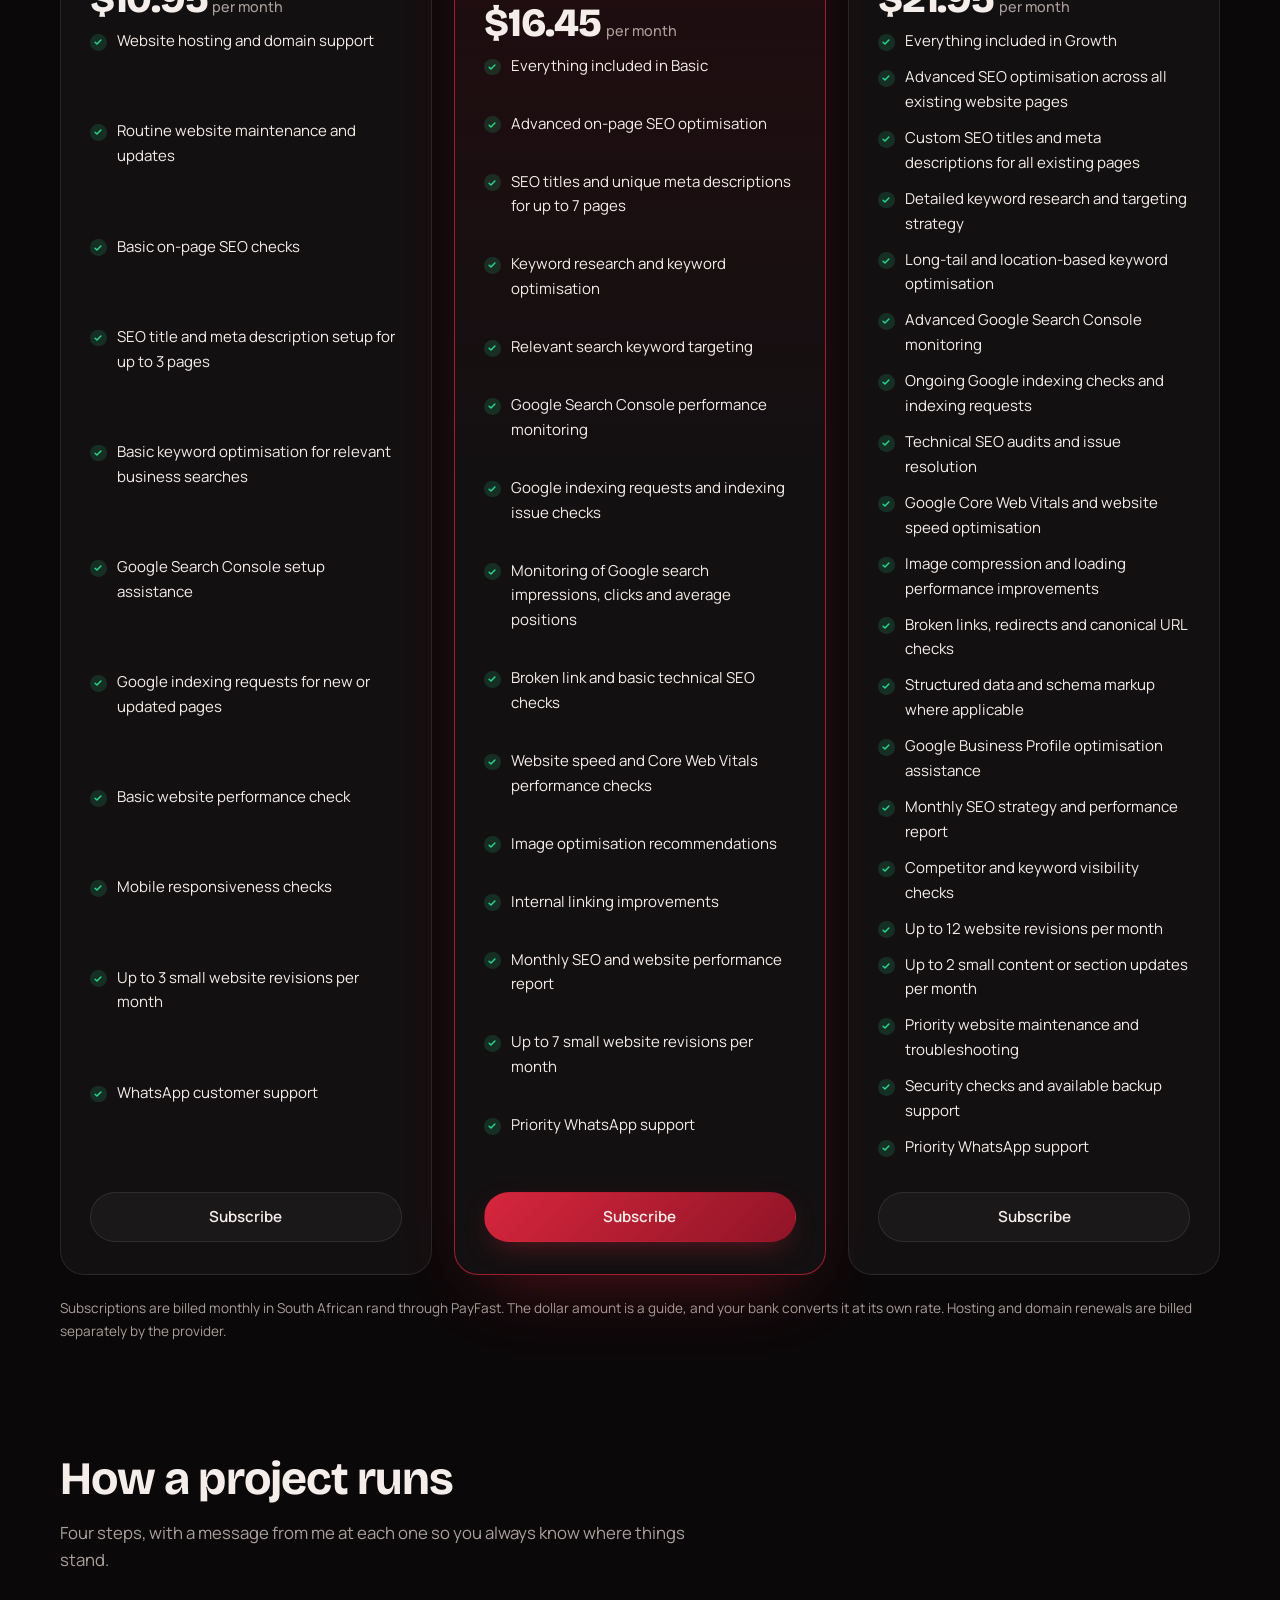
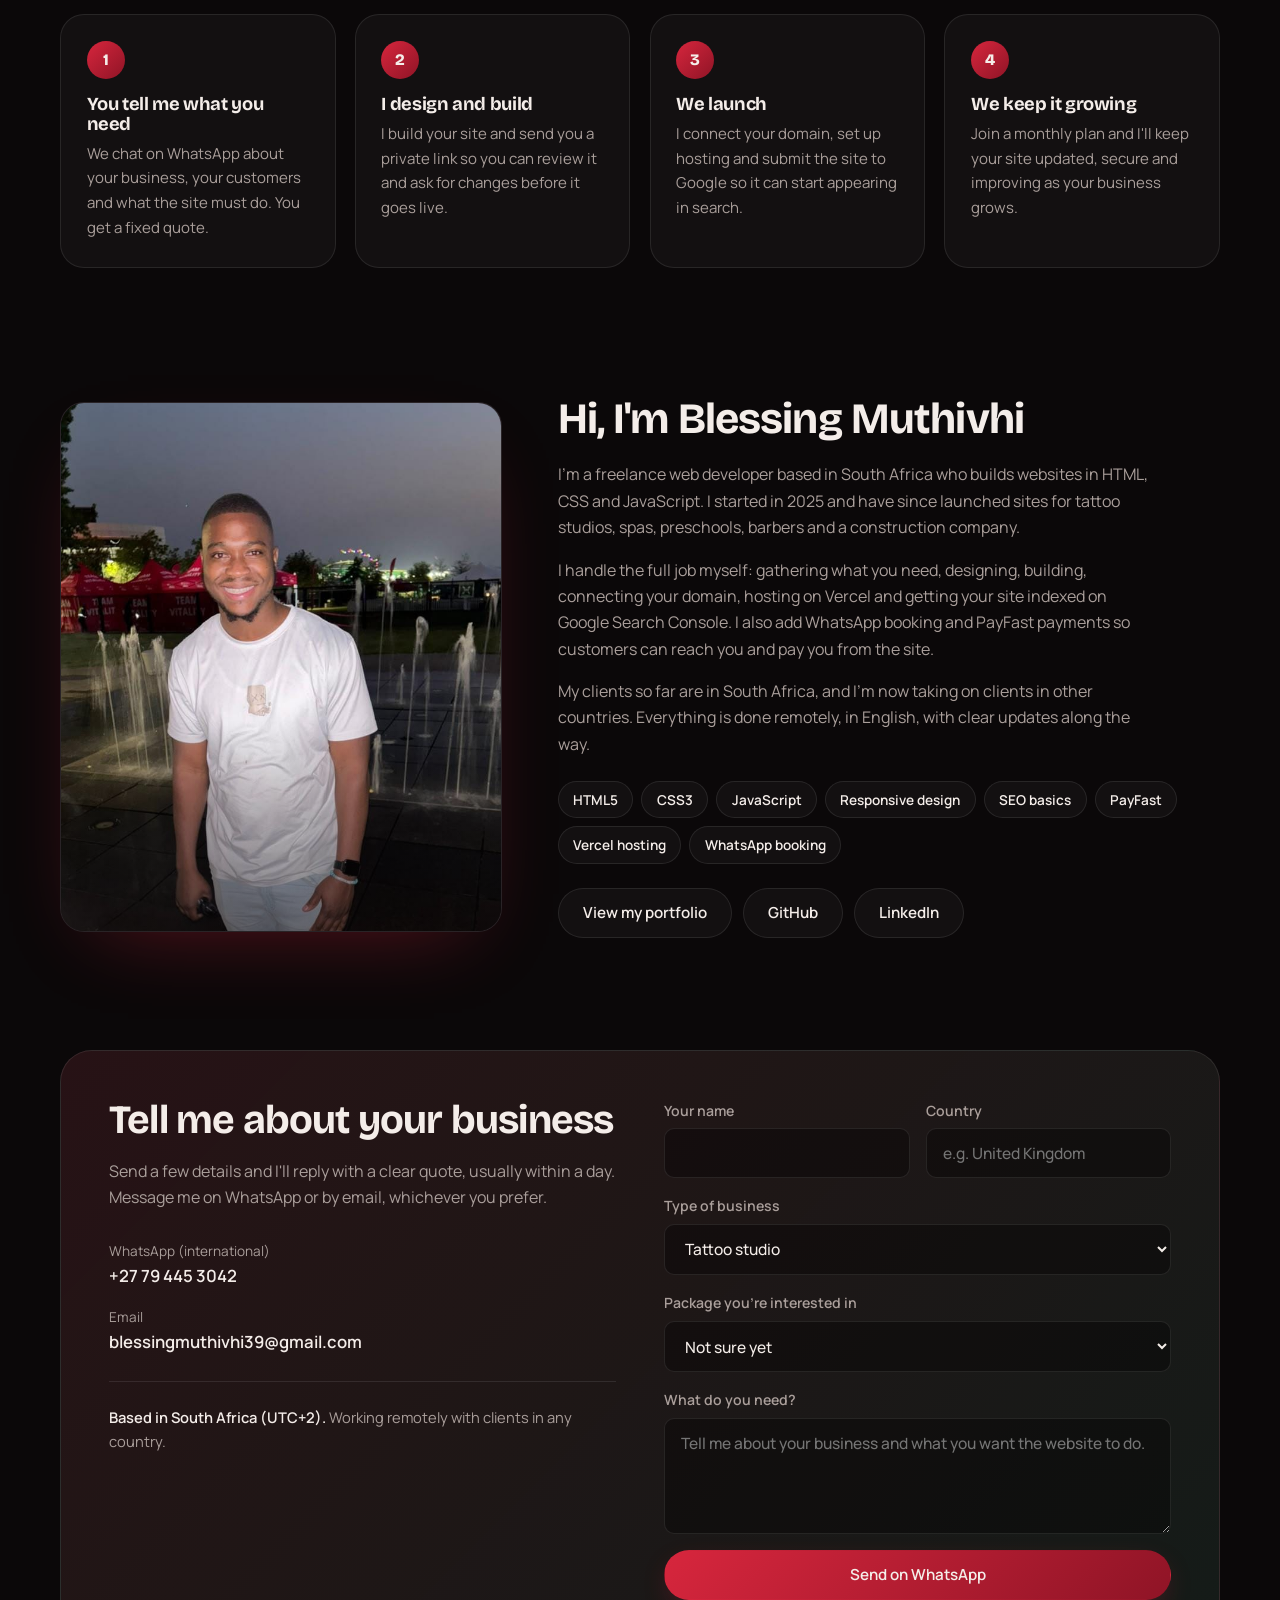
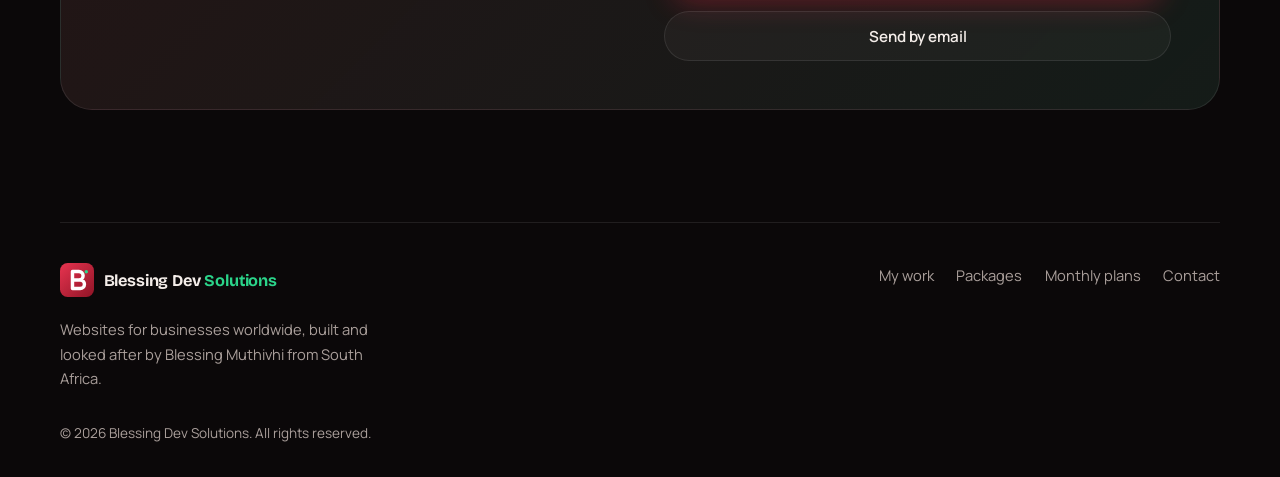
==== commit 2e0ccf31: "Add worldwide.js to populate client service section with remote work details" ====
--- a/index.html
+++ b/index.html
@@ -378,5 +378,6 @@
 
   <div class="toast" id="toast" role="status" aria-live="polite"></div>
   <script src="script.js"></script>
+  <script src="worldwide.js"></script>
 </body>
 </html>
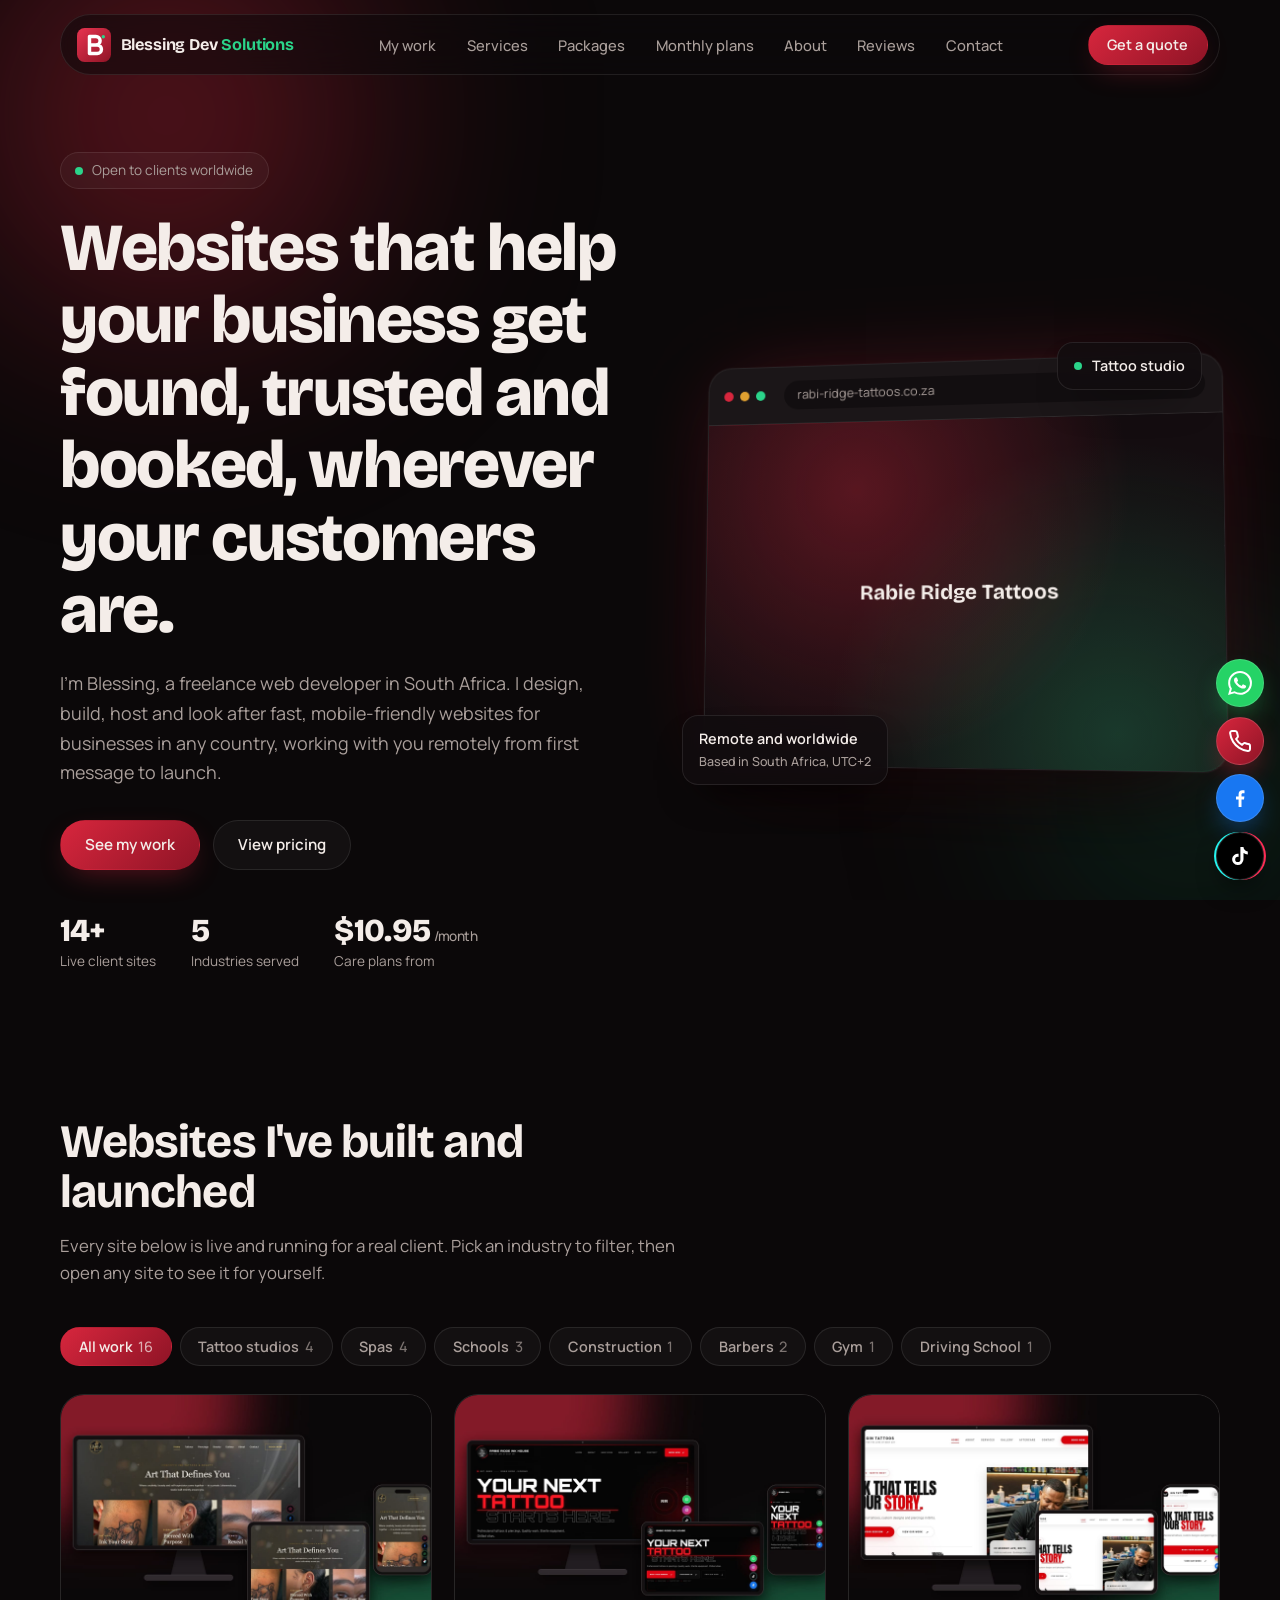
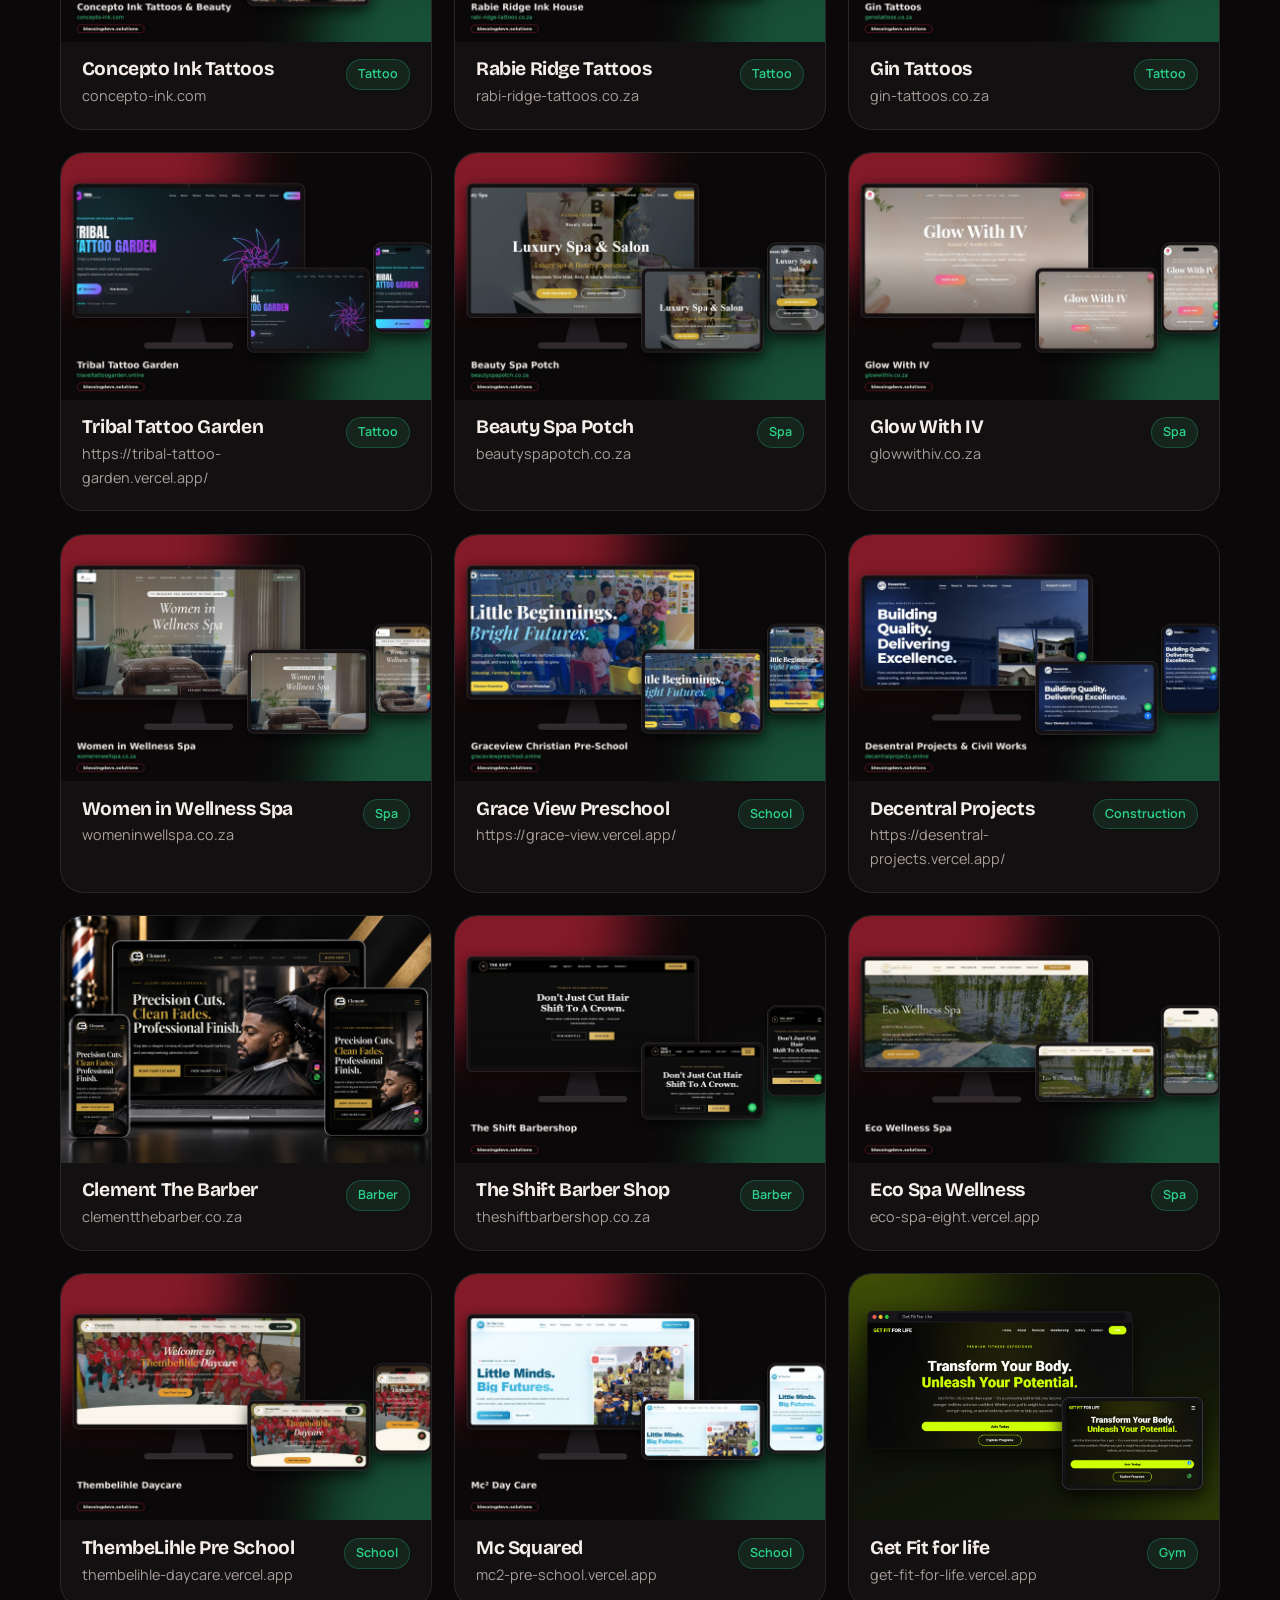
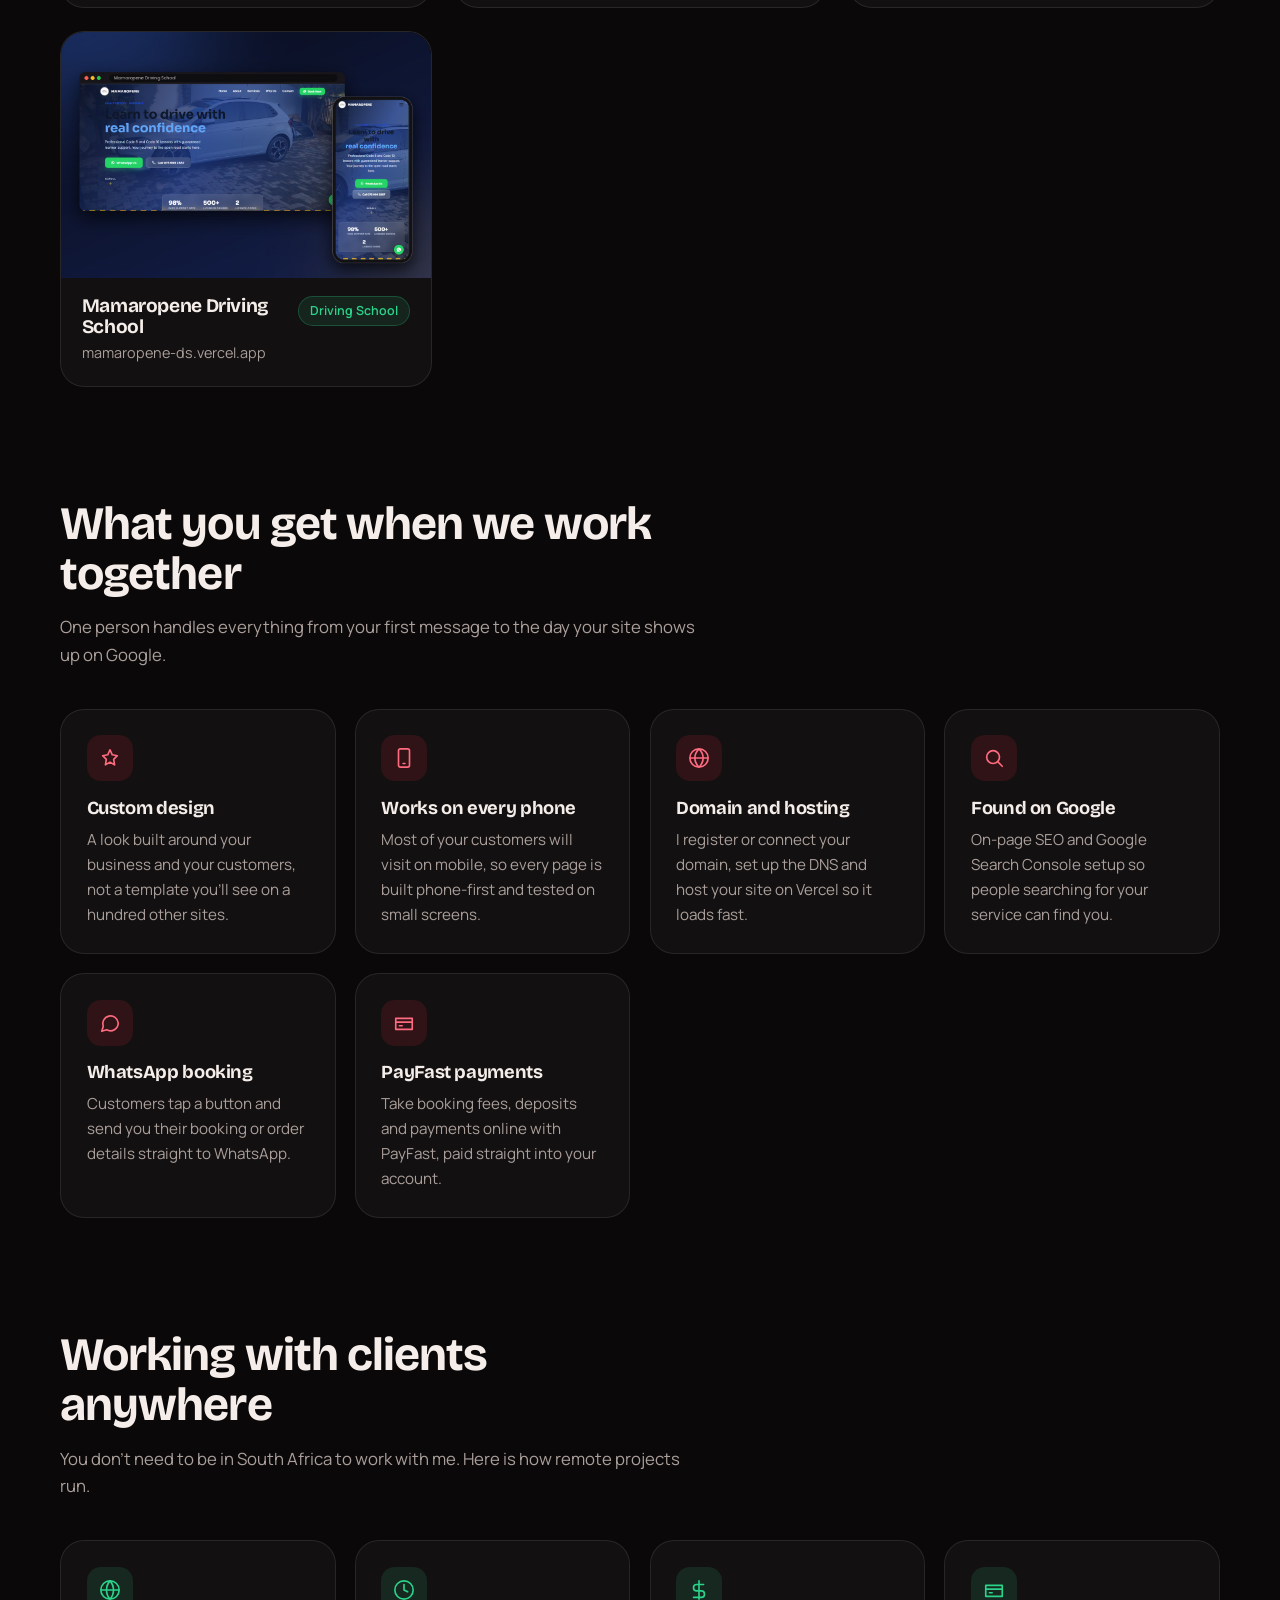
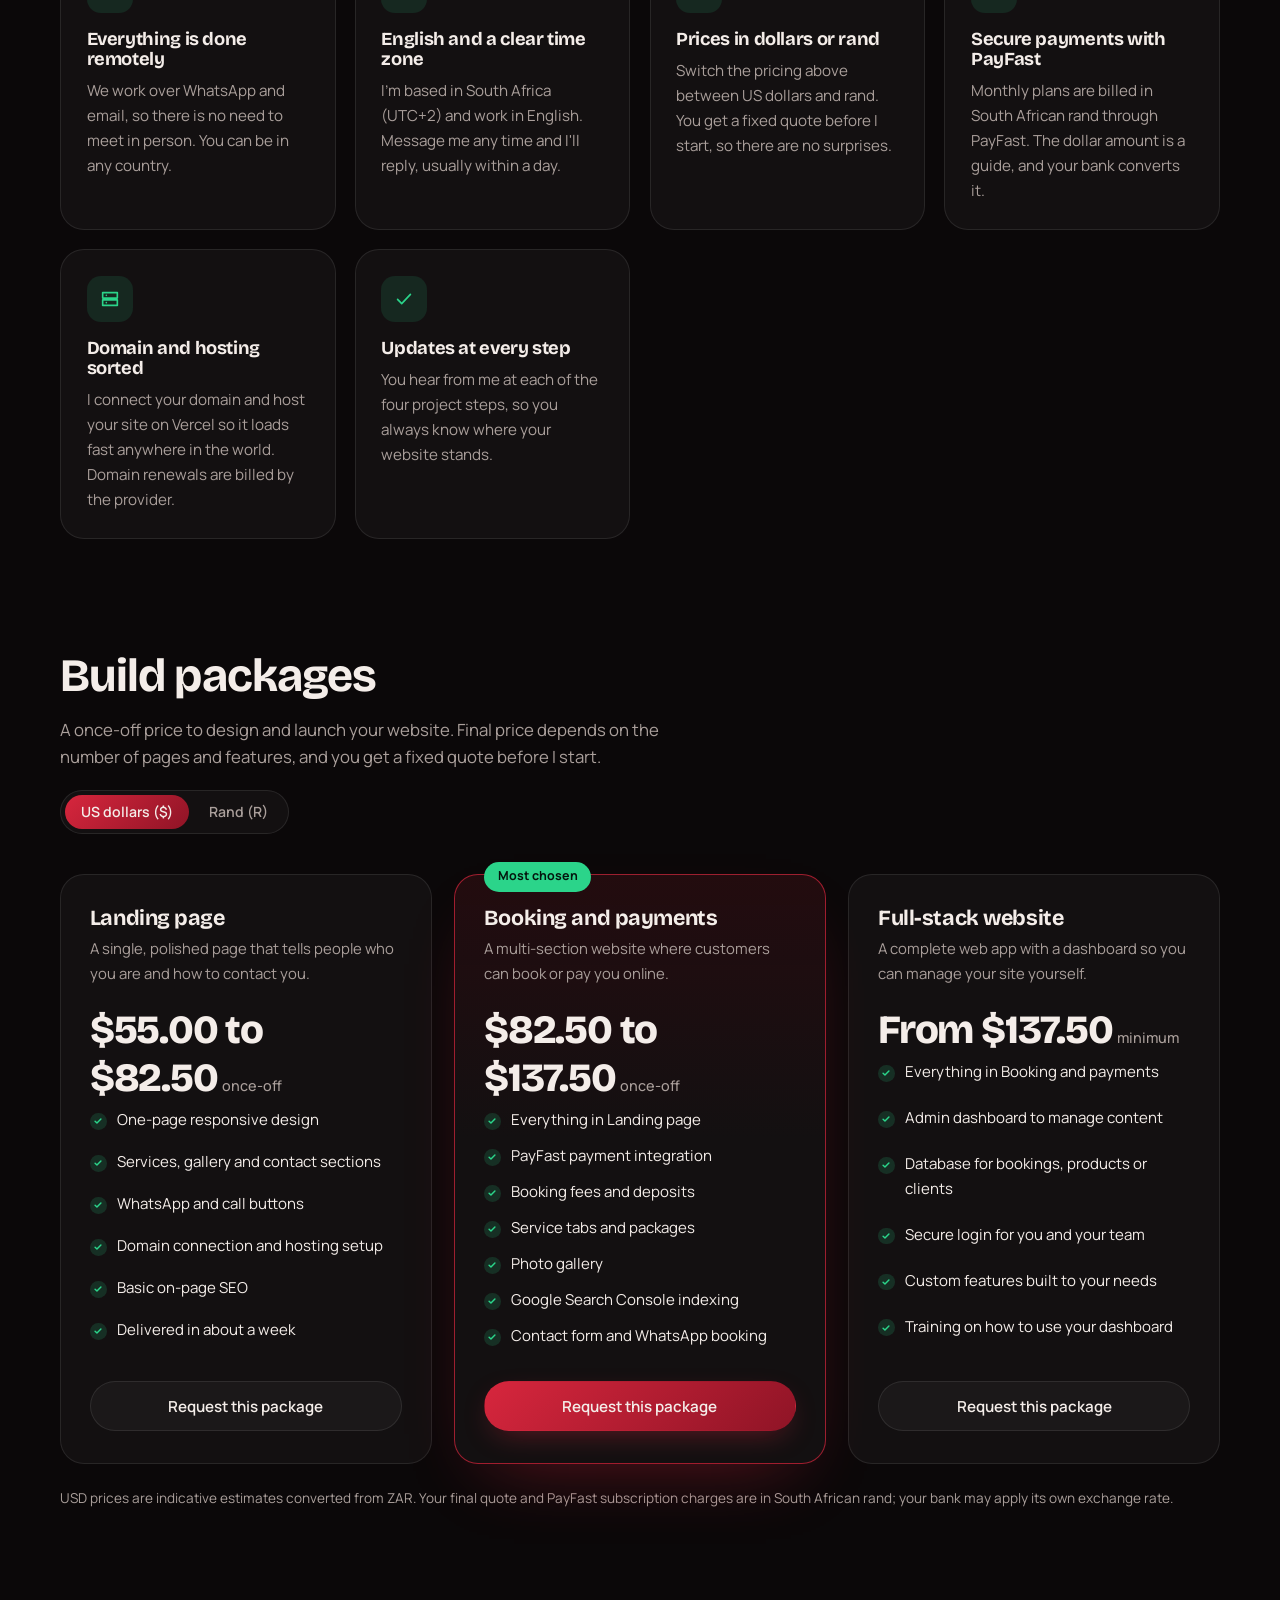
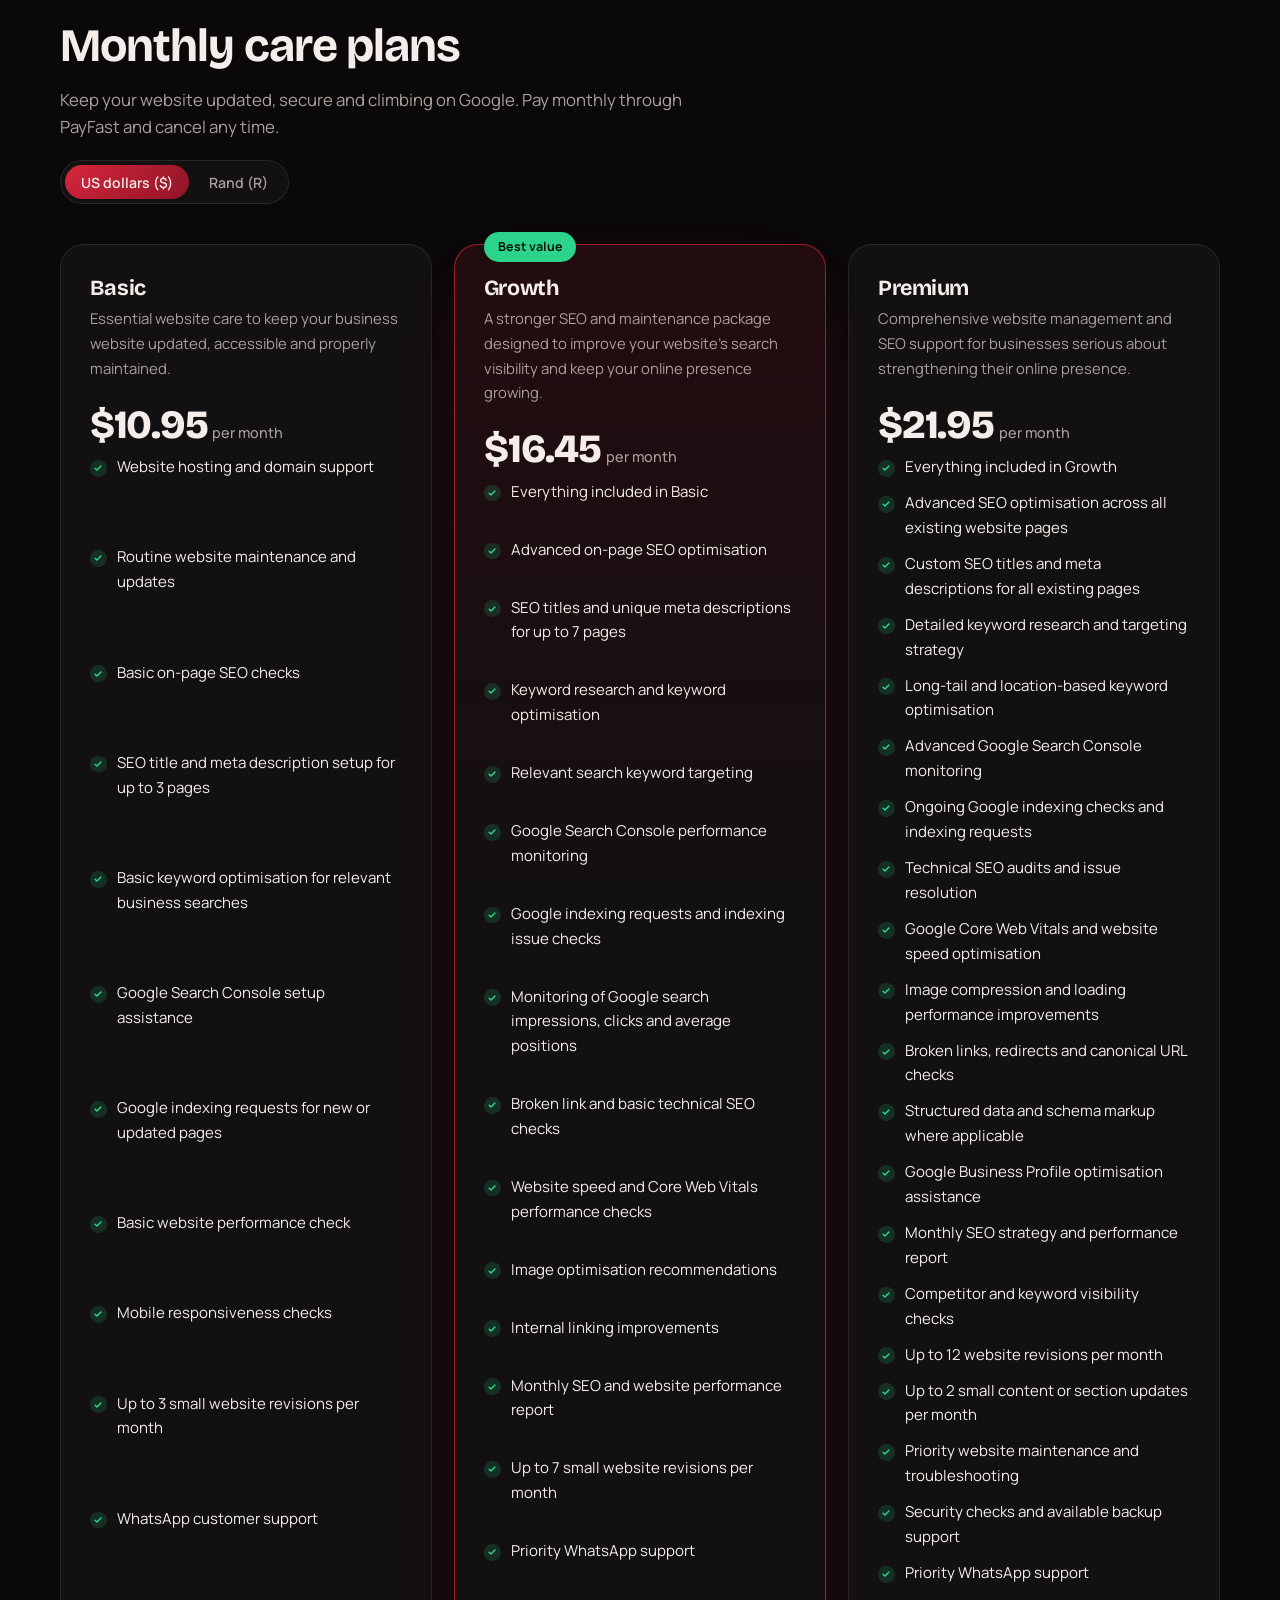
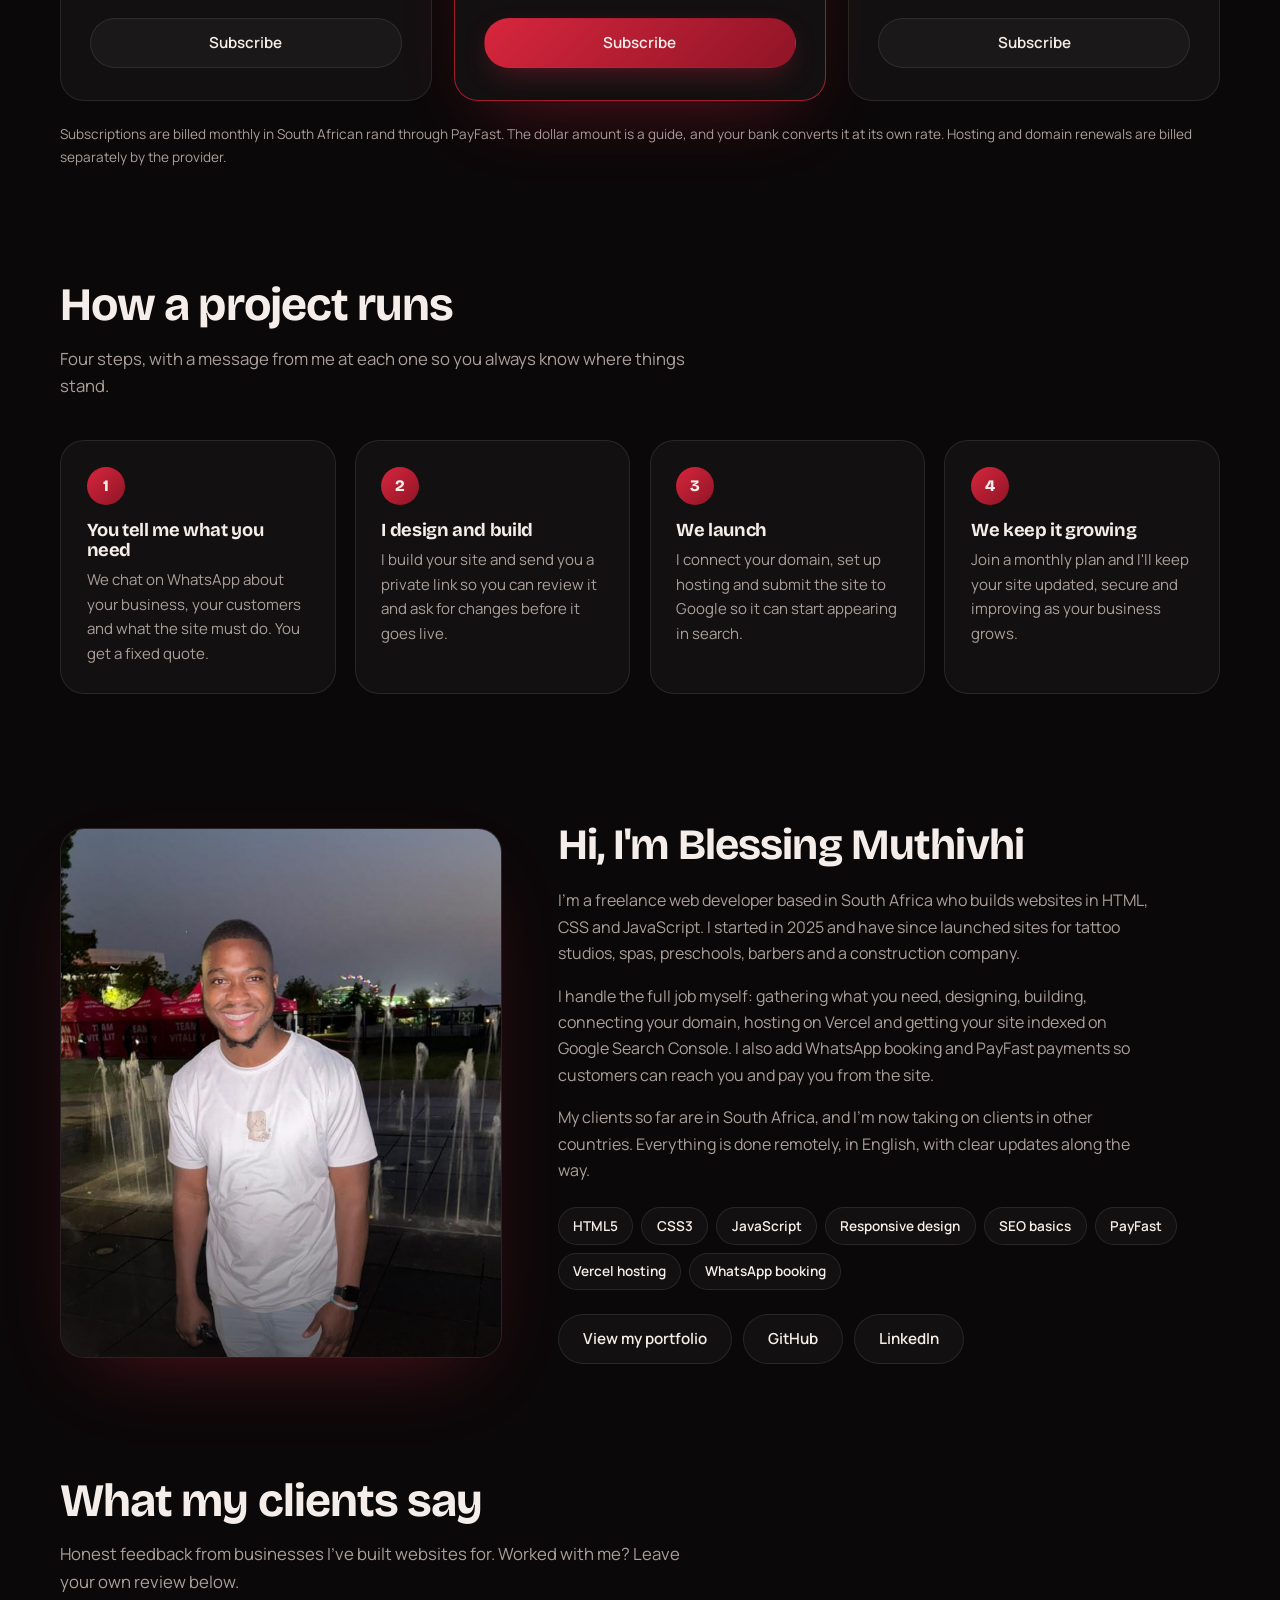
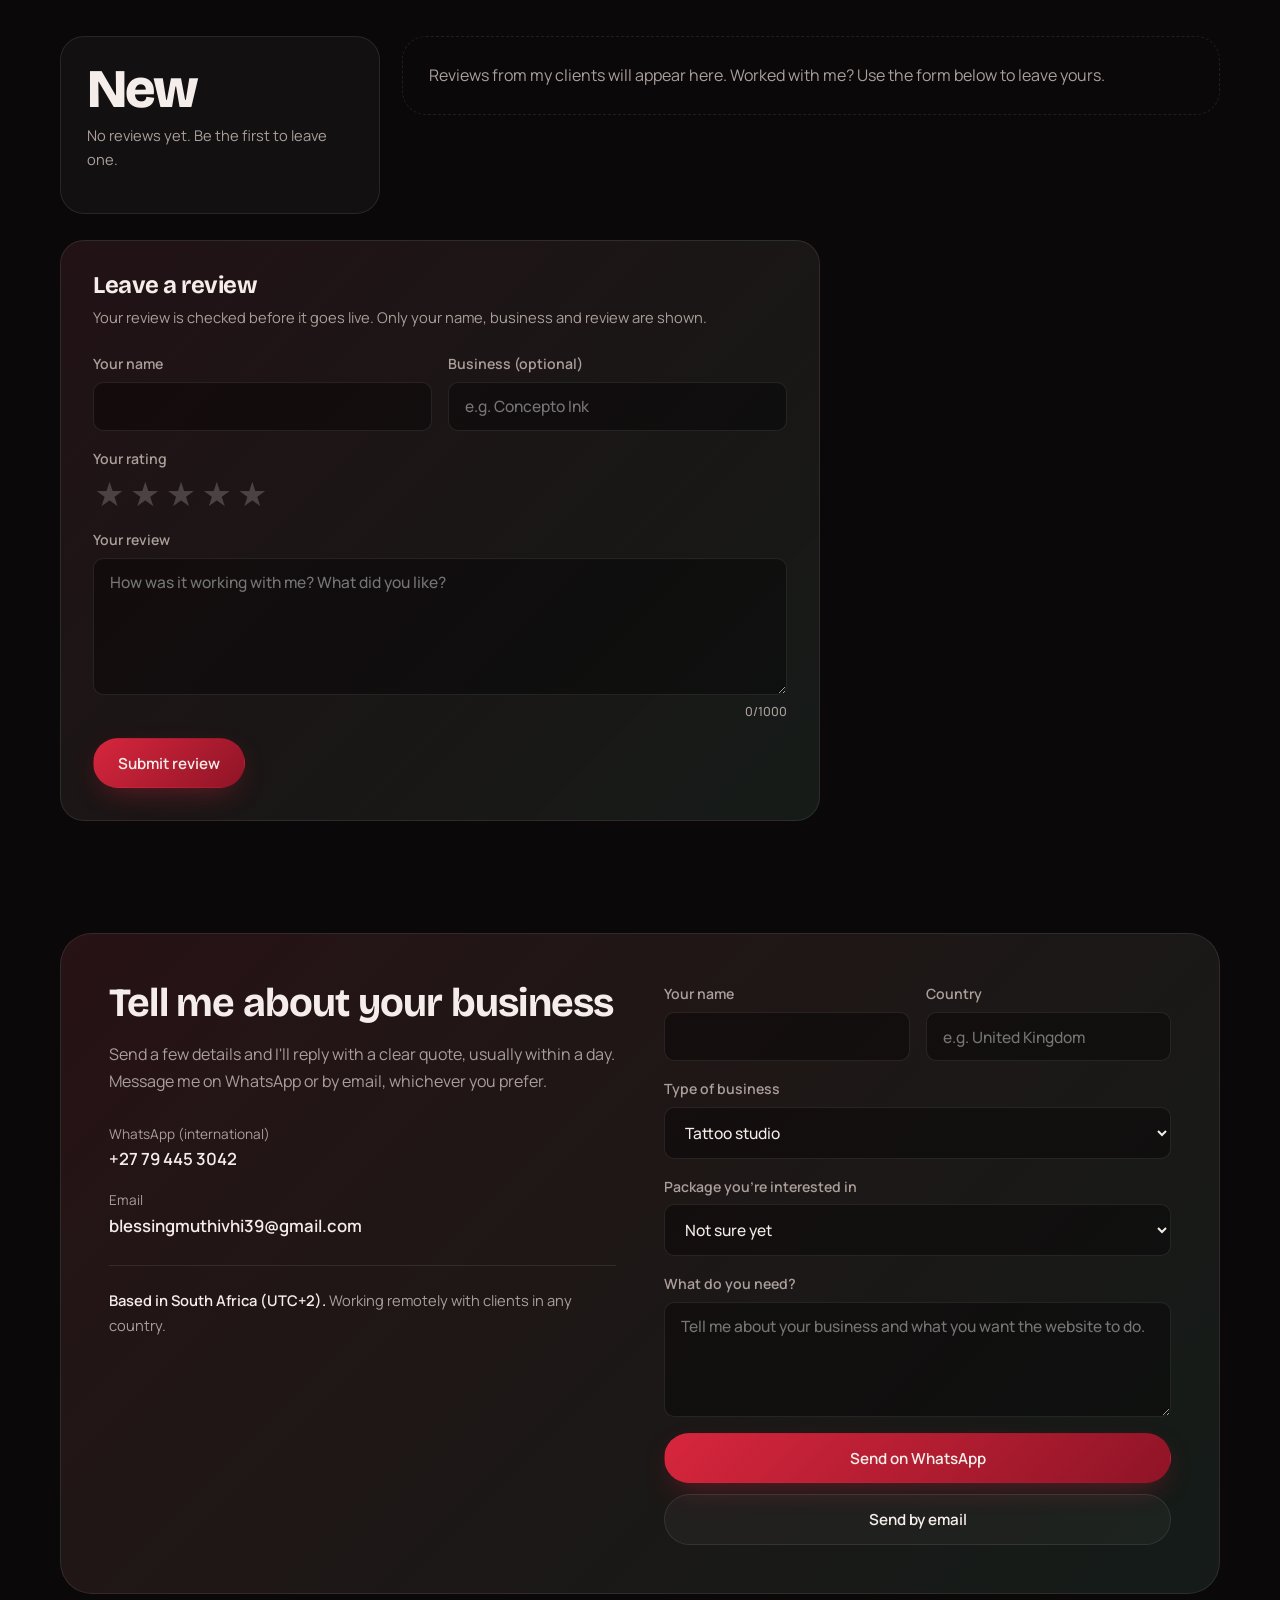
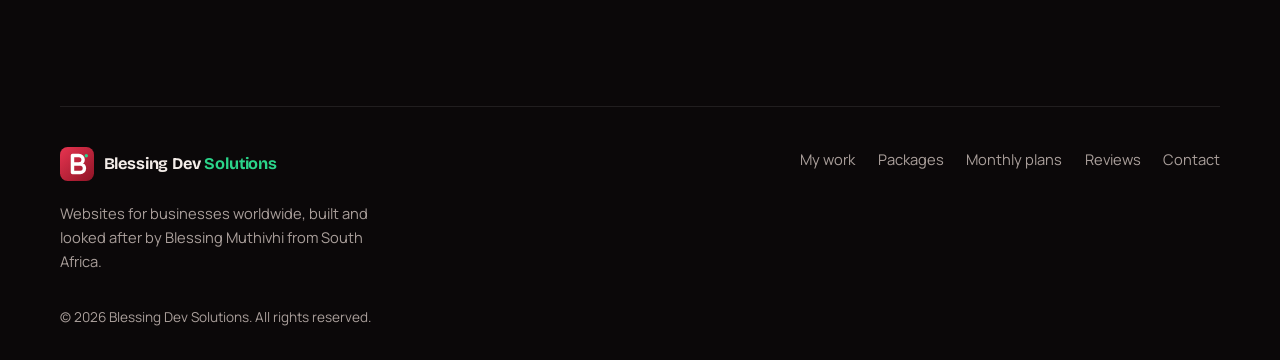
==== commit dd18bd7c: "Implement reviews section with client feedback functionality and admin moderation" ====
--- a/index.html
+++ b/index.html
@@ -53,6 +53,7 @@
   <link href="https://fonts.googleapis.com/css2?family=Bricolage+Grotesque:opsz,wght@12..96,500;12..96,700;12..96,800&family=Manrope:wght@400;500;600;700&display=swap" rel="stylesheet">
   <link rel="stylesheet" href="style.css">
   <link rel="stylesheet" href="floating-icons.css">
+  <link rel="stylesheet" href="reviews.css">
 
   <!-- Structured data -->
   <script type="application/ld+json">
@@ -142,6 +143,7 @@
       <a href="#packages">Packages</a>
       <a href="#plans">Monthly plans</a>
       <a href="#about">About</a>
+      <a href="#reviews">Reviews</a>
       <a href="#contact">Contact</a>
     </nav>
     <a class="btn btn-primary nav-cta" href="#contact">Get a quote</a>
@@ -275,6 +277,59 @@
           <a class="btn btn-ghost" href="https://www.linkedin.com/in/blessing-muthivhi-18560b3b5/" target="_blank" rel="noopener">LinkedIn</a>
         </div>
       </div>
+    </section>
+
+    <!-- REVIEWS -->
+    <section class="section" id="reviews">
+      <div class="section-head">
+        <h2>What my clients say</h2>
+        <p>Honest feedback from businesses I've built websites for. Worked with me? Leave your own review below.</p>
+      </div>
+
+      <div class="reviews-top">
+        <div class="reviews-summary" id="reviewsSummary" aria-live="polite"></div>
+        <div class="reviews-list" id="reviewsList"></div>
+      </div>
+
+      <form class="review-form" id="reviewForm" novalidate>
+        <h3>Leave a review</h3>
+        <p class="form-note">Your review is checked before it goes live. Only your name, business and review are shown.</p>
+
+        <div class="form-row">
+          <label>Your name
+            <input type="text" name="name" autocomplete="name" maxlength="60" required>
+          </label>
+          <label>Business (optional)
+            <input type="text" name="business" autocomplete="organization" maxlength="80" placeholder="e.g. Concepto Ink">
+          </label>
+        </div>
+
+        <fieldset class="stars-input">
+          <legend>Your rating</legend>
+          <div class="stars-wrap">
+            <div class="stars-row">
+              <input type="radio" name="rating" id="star5" value="5"><label for="star5" title="5 stars - Excellent"><span aria-hidden="true">★</span><span class="sr-only">5 stars</span></label>
+              <input type="radio" name="rating" id="star4" value="4"><label for="star4" title="4 stars - Very good"><span aria-hidden="true">★</span><span class="sr-only">4 stars</span></label>
+              <input type="radio" name="rating" id="star3" value="3"><label for="star3" title="3 stars - Good"><span aria-hidden="true">★</span><span class="sr-only">3 stars</span></label>
+              <input type="radio" name="rating" id="star2" value="2"><label for="star2" title="2 stars - Fair"><span aria-hidden="true">★</span><span class="sr-only">2 stars</span></label>
+              <input type="radio" name="rating" id="star1" value="1"><label for="star1" title="1 star - Poor"><span aria-hidden="true">★</span><span class="sr-only">1 star</span></label>
+            </div>
+            <span class="rv-rating-text" id="ratingText"></span>
+          </div>
+        </fieldset>
+
+        <label>Your review
+          <textarea name="comment" rows="5" maxlength="1000" placeholder="How was it working with me? What did you like?" required></textarea>
+          <span class="rv-count" id="reviewCount">0/1000</span>
+        </label>
+
+        <div class="rv-hp" aria-hidden="true">
+          <label>Leave this field empty <input type="text" name="website" tabindex="-1" autocomplete="off"></label>
+        </div>
+
+        <p class="rv-status" id="reviewStatus" role="status" aria-live="polite" hidden></p>
+        <button class="btn btn-primary" type="submit" id="reviewBtn">Submit review</button>
+      </form>
     </section>
 
     <!-- CONTACT -->
@@ -334,6 +389,7 @@
       <a href="#work">My work</a>
       <a href="#packages">Packages</a>
       <a href="#plans">Monthly plans</a>
+      <a href="#reviews">Reviews</a>
       <a href="#contact">Contact</a>
     </nav>
     <p class="copy">&copy; <span id="year">2026</span> Blessing Dev Solutions. All rights reserved.</p>
@@ -379,5 +435,6 @@
   <div class="toast" id="toast" role="status" aria-live="polite"></div>
   <script src="script.js"></script>
   <script src="worldwide.js"></script>
+  <script src="reviews.js"></script>
 </body>
-</html>+</html>
--- a/reviews.css
+++ b/reviews.css
@@ -0,0 +1,54 @@
+/* Reviews section. Uses the colour variables from style.css. */
+.reviews-top { display: grid; grid-template-columns: minmax(240px, 320px) 1fr; gap: 1.4rem; margin-bottom: 1.4rem; align-items: start; }
+.reviews-summary {
+  padding: 1.6rem; border-radius: var(--radius-lg); border: 1px solid var(--line); background: var(--surface);
+}
+.rs-score { font: 800 3.4rem/1 var(--font-display); letter-spacing: -0.03em; }
+.rs-score small { font: 500 1rem var(--font-body); color: var(--muted); letter-spacing: 0; margin-left: 0.2rem; }
+.rs-count { color: var(--muted); font-size: 0.92rem; margin: 0.4rem 0 1rem; }
+.rs-bars { display: grid; gap: 0.45rem; }
+.rs-row { display: grid; grid-template-columns: 1.4rem 1fr 1.8rem; align-items: center; gap: 0.6rem; font-size: 0.82rem; color: var(--muted); }
+.rs-track { height: 7px; border-radius: 999px; background: rgba(255, 255, 255, 0.08); overflow: hidden; }
+.rs-fill { display: block; height: 100%; border-radius: 999px; background: linear-gradient(90deg, #f5b301, #ffcf4d); }
+.rs-row b { text-align: right; font-weight: 600; }
+
+.stars { display: inline-flex; color: #f5b301; letter-spacing: 0.08em; line-height: 1; }
+.stars .empty { color: rgba(255, 255, 255, 0.18); }
+
+.reviews-list { display: grid; grid-template-columns: repeat(auto-fit, minmax(280px, 1fr)); gap: 1.1rem; align-content: start; }
+.review-card { padding: 1.4rem; border-radius: var(--radius-lg); border: 1px solid var(--line); background: var(--surface); display: flex; flex-direction: column; gap: 0.7rem; }
+.review-card p { color: #d9cfcb; font-size: 0.97rem; white-space: pre-line; overflow-wrap: anywhere; }
+.review-meta { margin-top: auto; display: flex; align-items: center; justify-content: space-between; gap: 0.8rem; font-size: 0.85rem; color: var(--muted); }
+.review-meta strong { display: block; color: var(--text); font-size: 0.95rem; }
+.reviews-empty { grid-column: 1 / -1; padding: 1.6rem; border-radius: var(--radius-lg); border: 1px dashed var(--line); color: var(--muted); }
+
+/* Form */
+.review-form { margin-top: 1.6rem; padding: 2rem; border-radius: var(--radius-lg); border: 1px solid var(--line); background: linear-gradient(135deg, rgba(215,38,61,0.08), rgba(43,212,138,0.05)), var(--surface); max-width: 760px; }
+.review-form h3 { font-size: 1.5rem; margin-bottom: 0.4rem; }
+.review-form .form-note { color: var(--muted); font-size: 0.92rem; margin-bottom: 1.4rem; }
+.review-form .form-row { margin-bottom: 0; }
+.rv-count { justify-self: end; font-weight: 500; font-size: 0.78rem; color: var(--muted); }
+.rv-hp { position: absolute; left: -9999px; width: 1px; height: 1px; overflow: hidden; }
+
+.stars-input { border: 0; padding: 0; margin: 0 0 1.1rem; min-width: 0; }
+.stars-input legend { padding: 0; font-size: 0.88rem; font-weight: 600; color: var(--muted); margin-bottom: 0.4rem; }
+.stars-row { display: inline-flex; flex-direction: row-reverse; gap: 0.15rem; }
+.stars-row input { position: absolute; opacity: 0; width: 1px; height: 1px; padding: 0; margin: 0; pointer-events: none; }
+.stars-row label {
+  display: block; margin: 0; padding: 0 0.1rem; font-size: 2.1rem; line-height: 1; cursor: pointer;
+  color: rgba(255, 255, 255, 0.2); transition: color 0.15s, transform 0.15s;
+}
+.stars-row label:hover, .stars-row label:hover ~ label, .stars-row input:checked ~ label { color: #f5b301; }
+.stars-row label:hover { transform: scale(1.12); }
+.stars-row input:focus-visible + label { outline: 2px solid var(--green); outline-offset: 3px; border-radius: 6px; }
+.rv-rating-text { margin-left: 0.8rem; color: var(--muted); font-size: 0.9rem; align-self: center; }
+.stars-wrap { display: flex; align-items: center; }
+
+.rv-status { margin: 0 0 0.9rem; font-size: 0.92rem; }
+.rv-status.error { color: #ff7d8d; }
+.rv-status.ok { color: var(--green); }
+
+@media (max-width: 860px) { .reviews-top { grid-template-columns: 1fr; } }
+@media (max-width: 520px) { .review-form { padding: 1.4rem; } }
+
+.sr-only { position: absolute; left: -9999px; width: 1px; height: 1px; overflow: hidden; }
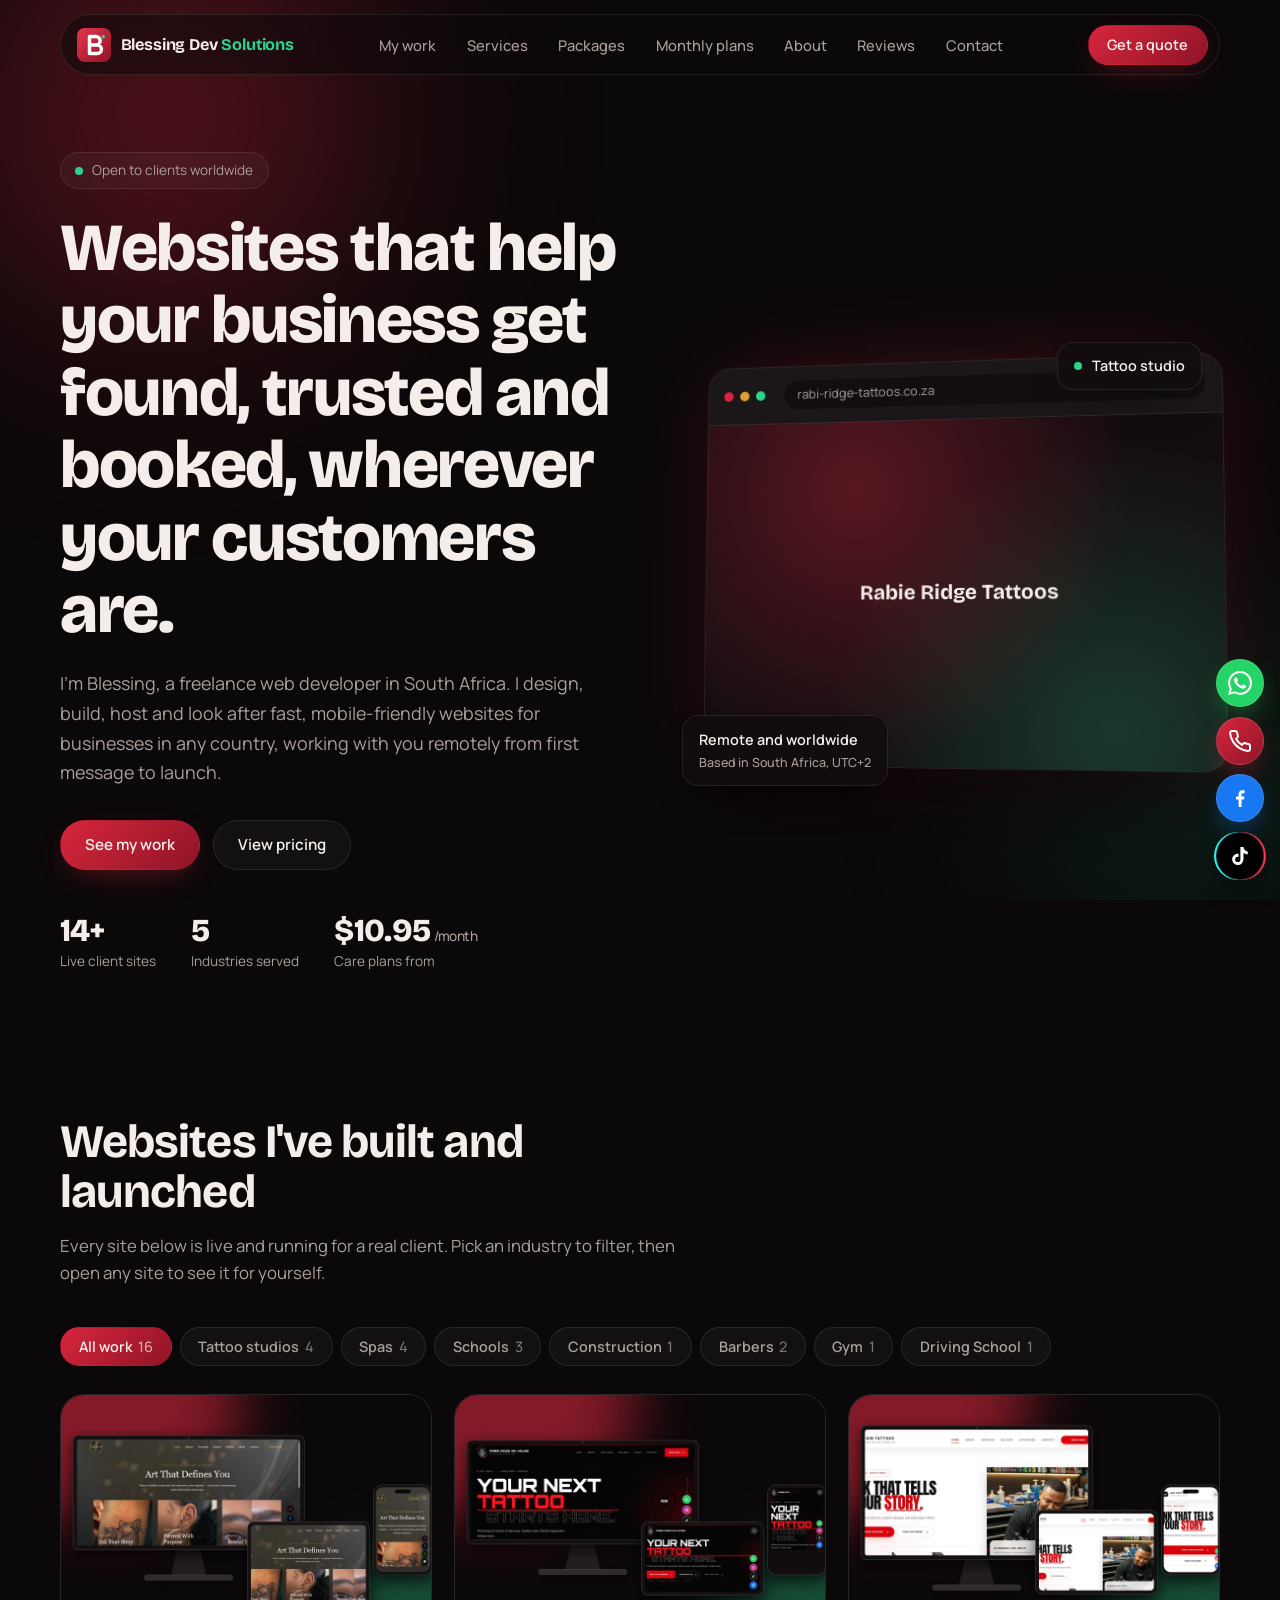
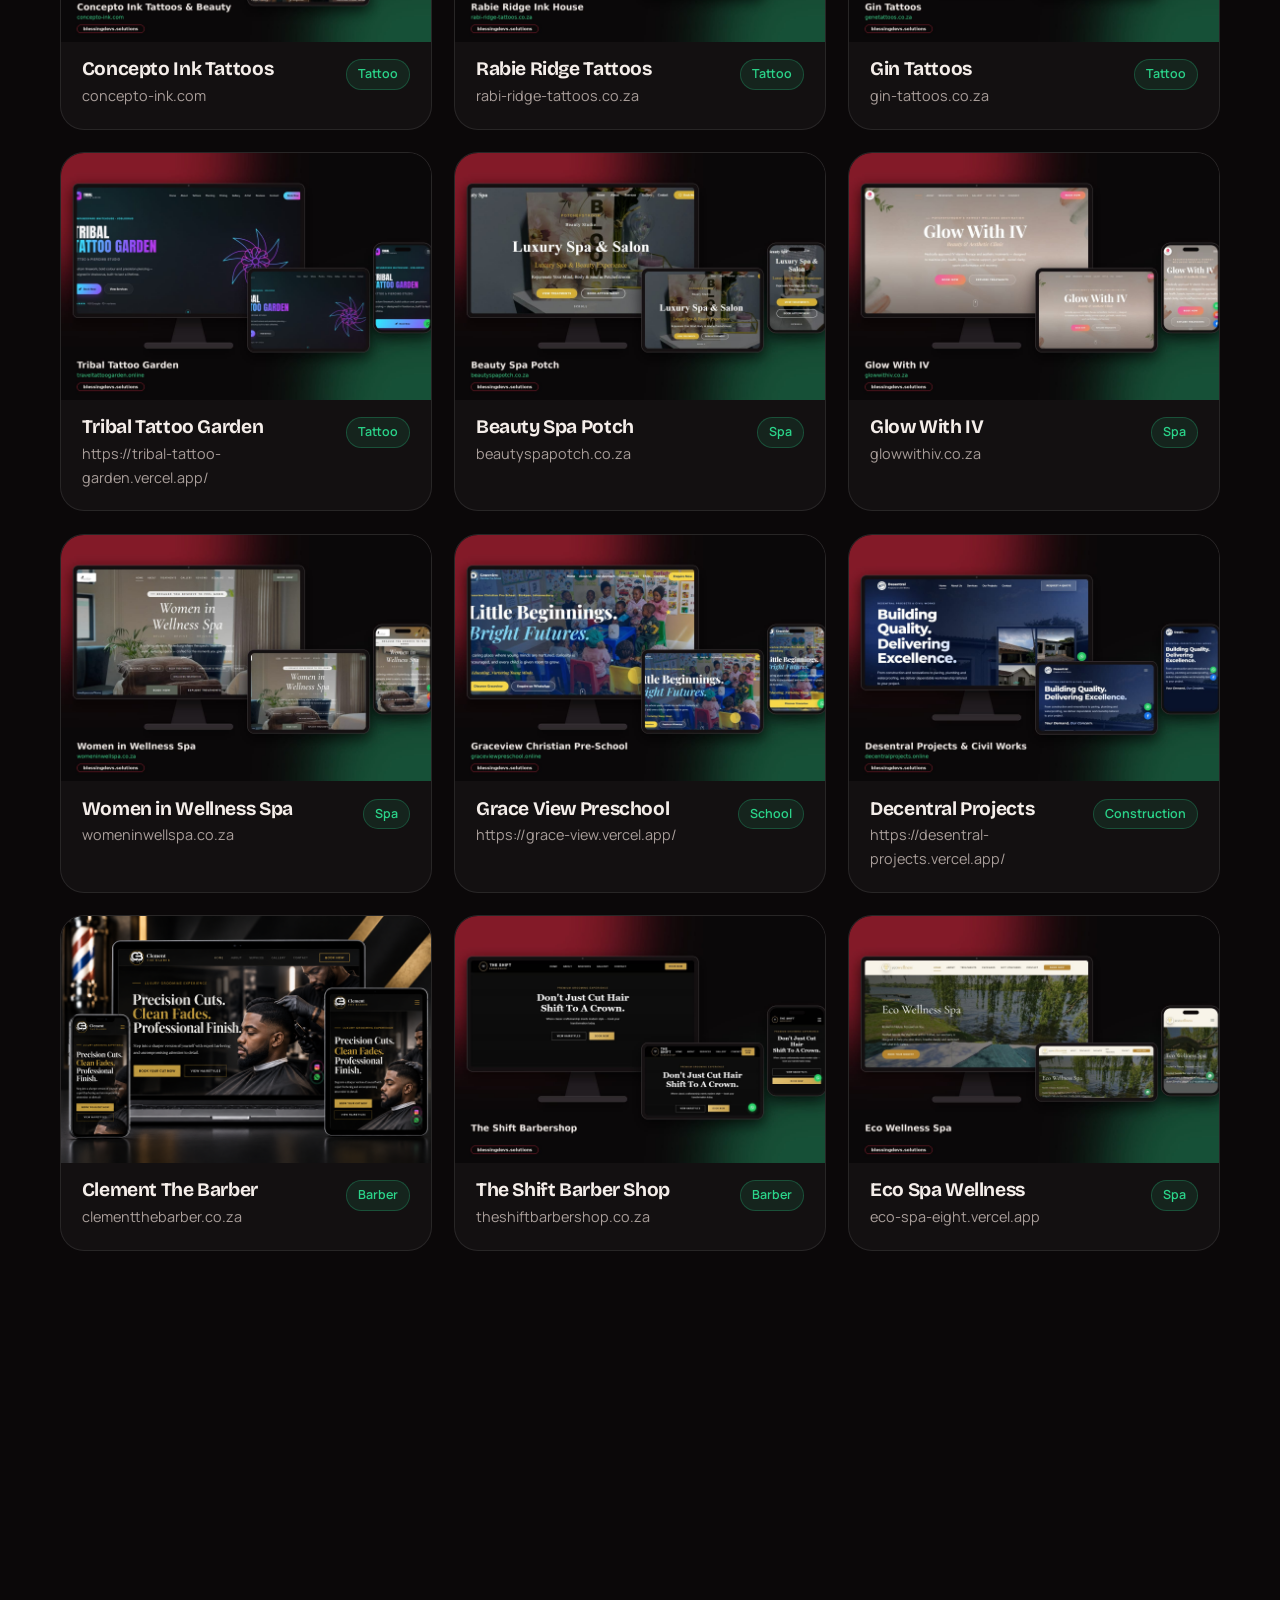
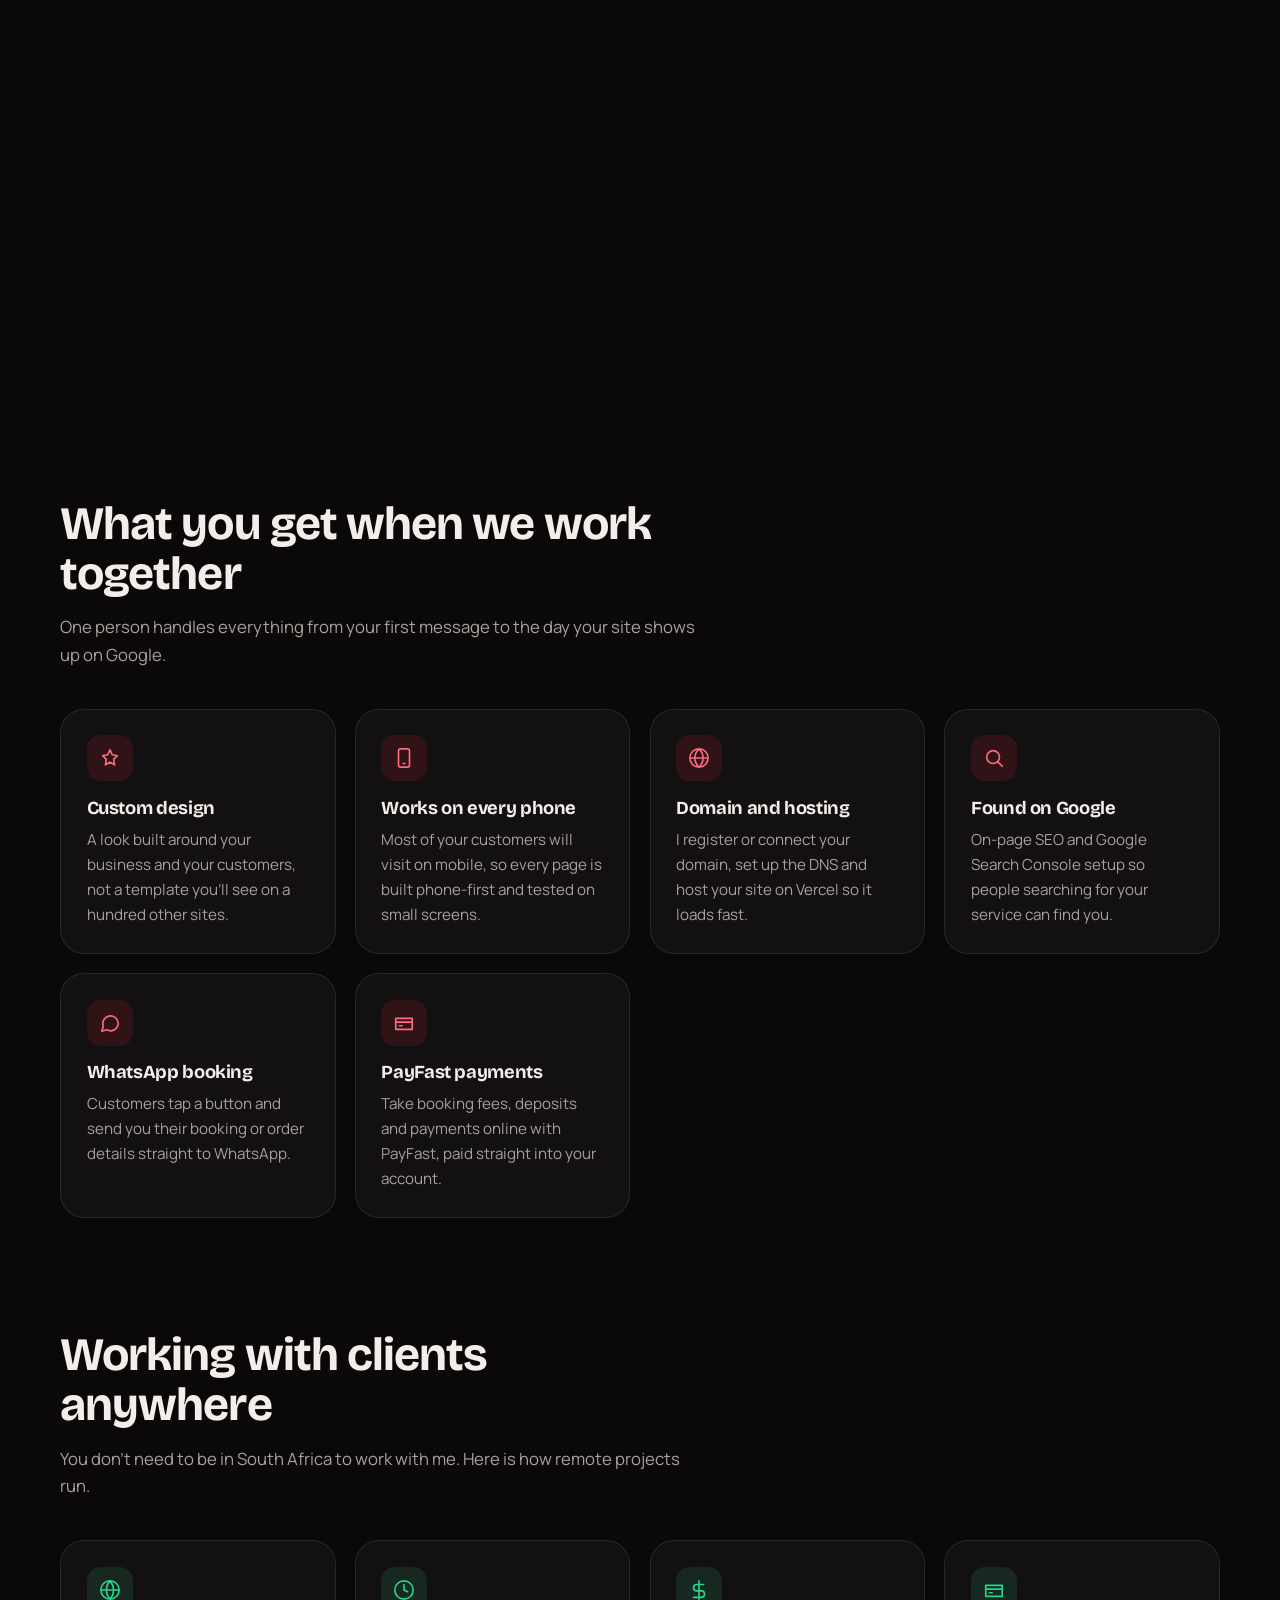
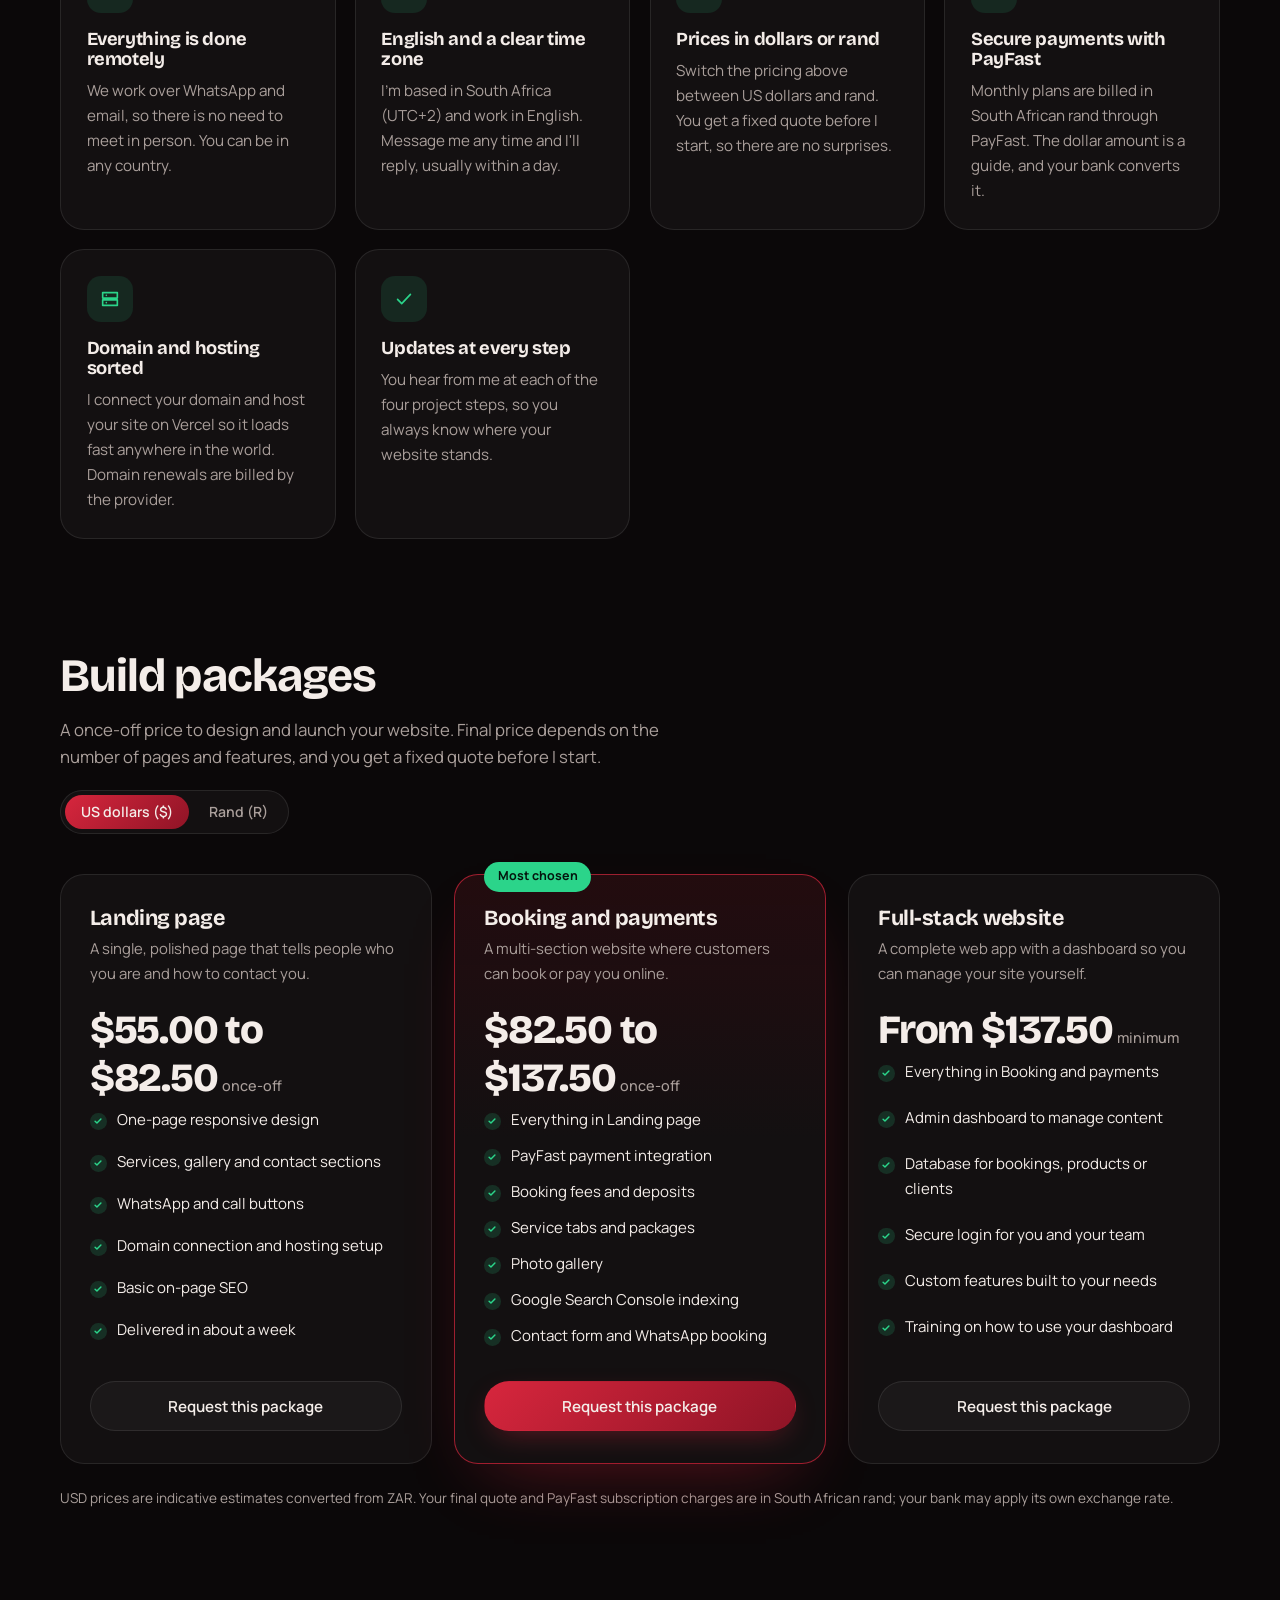
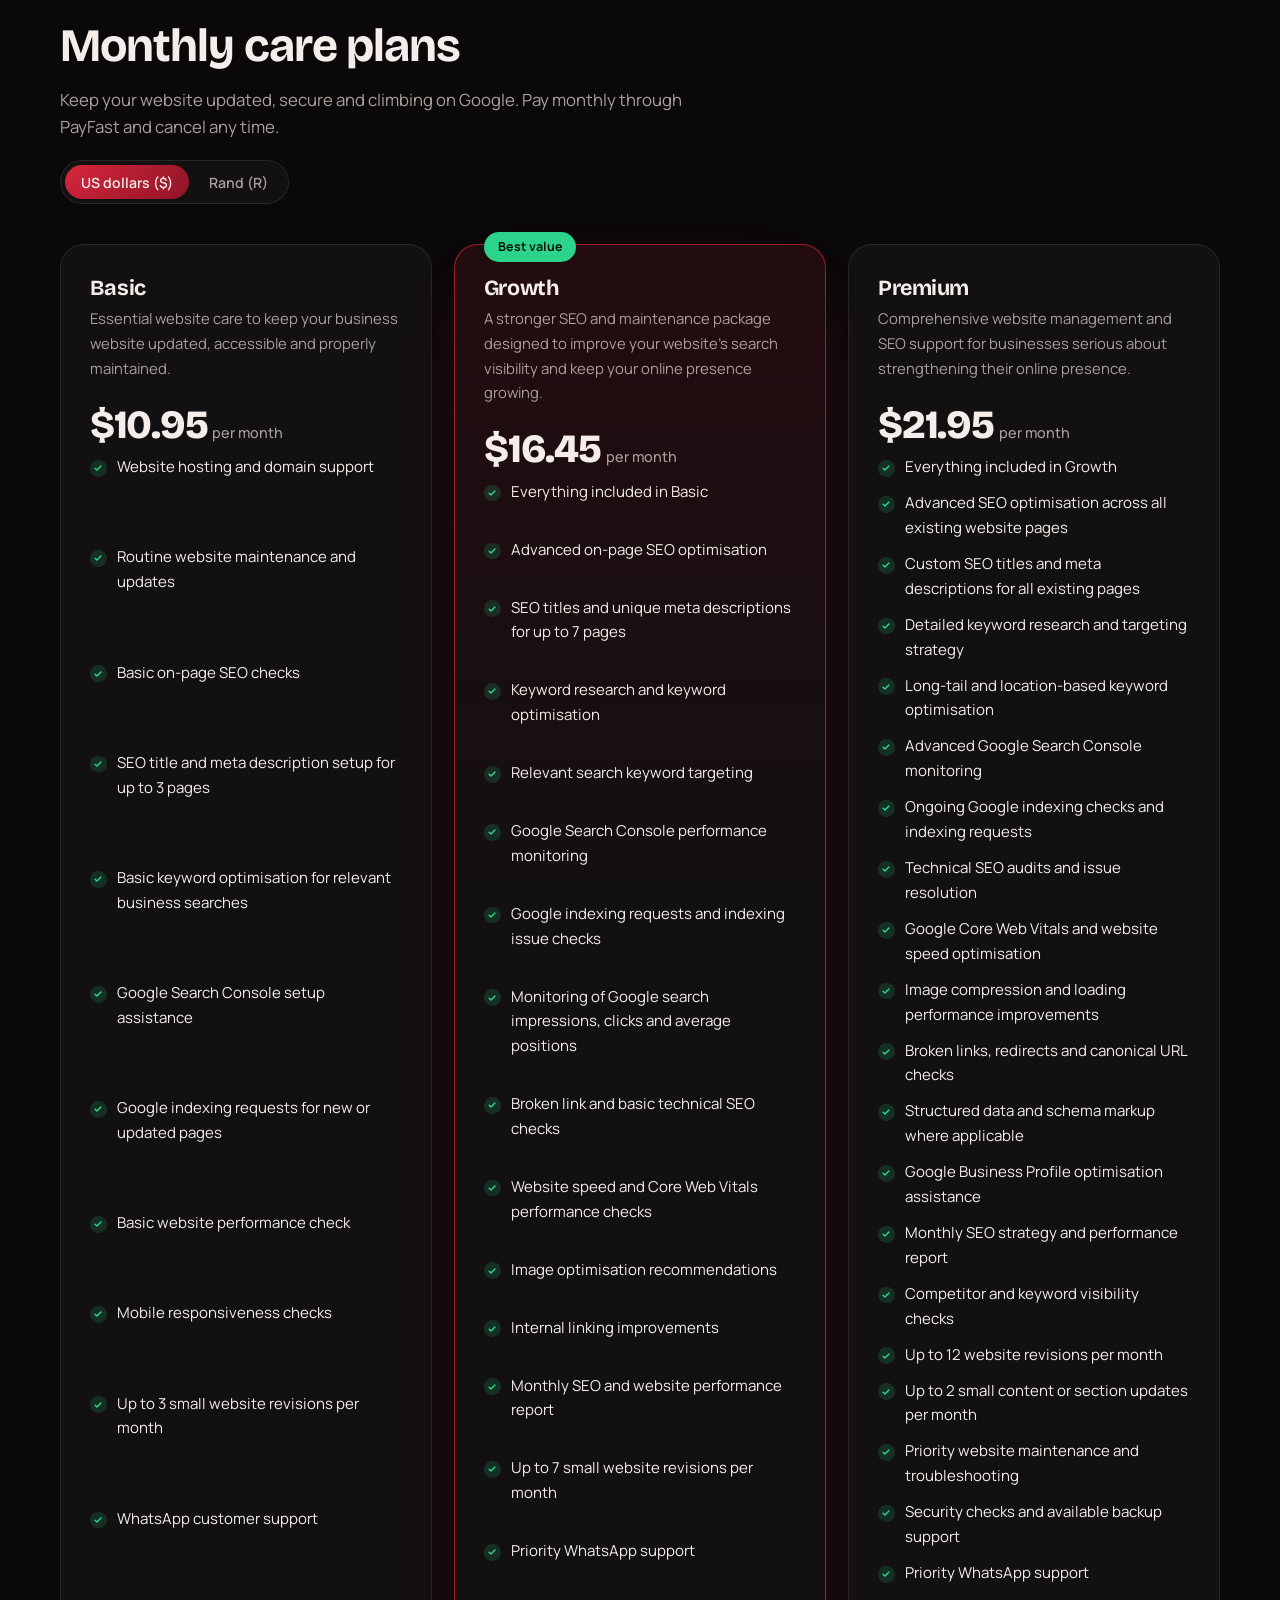
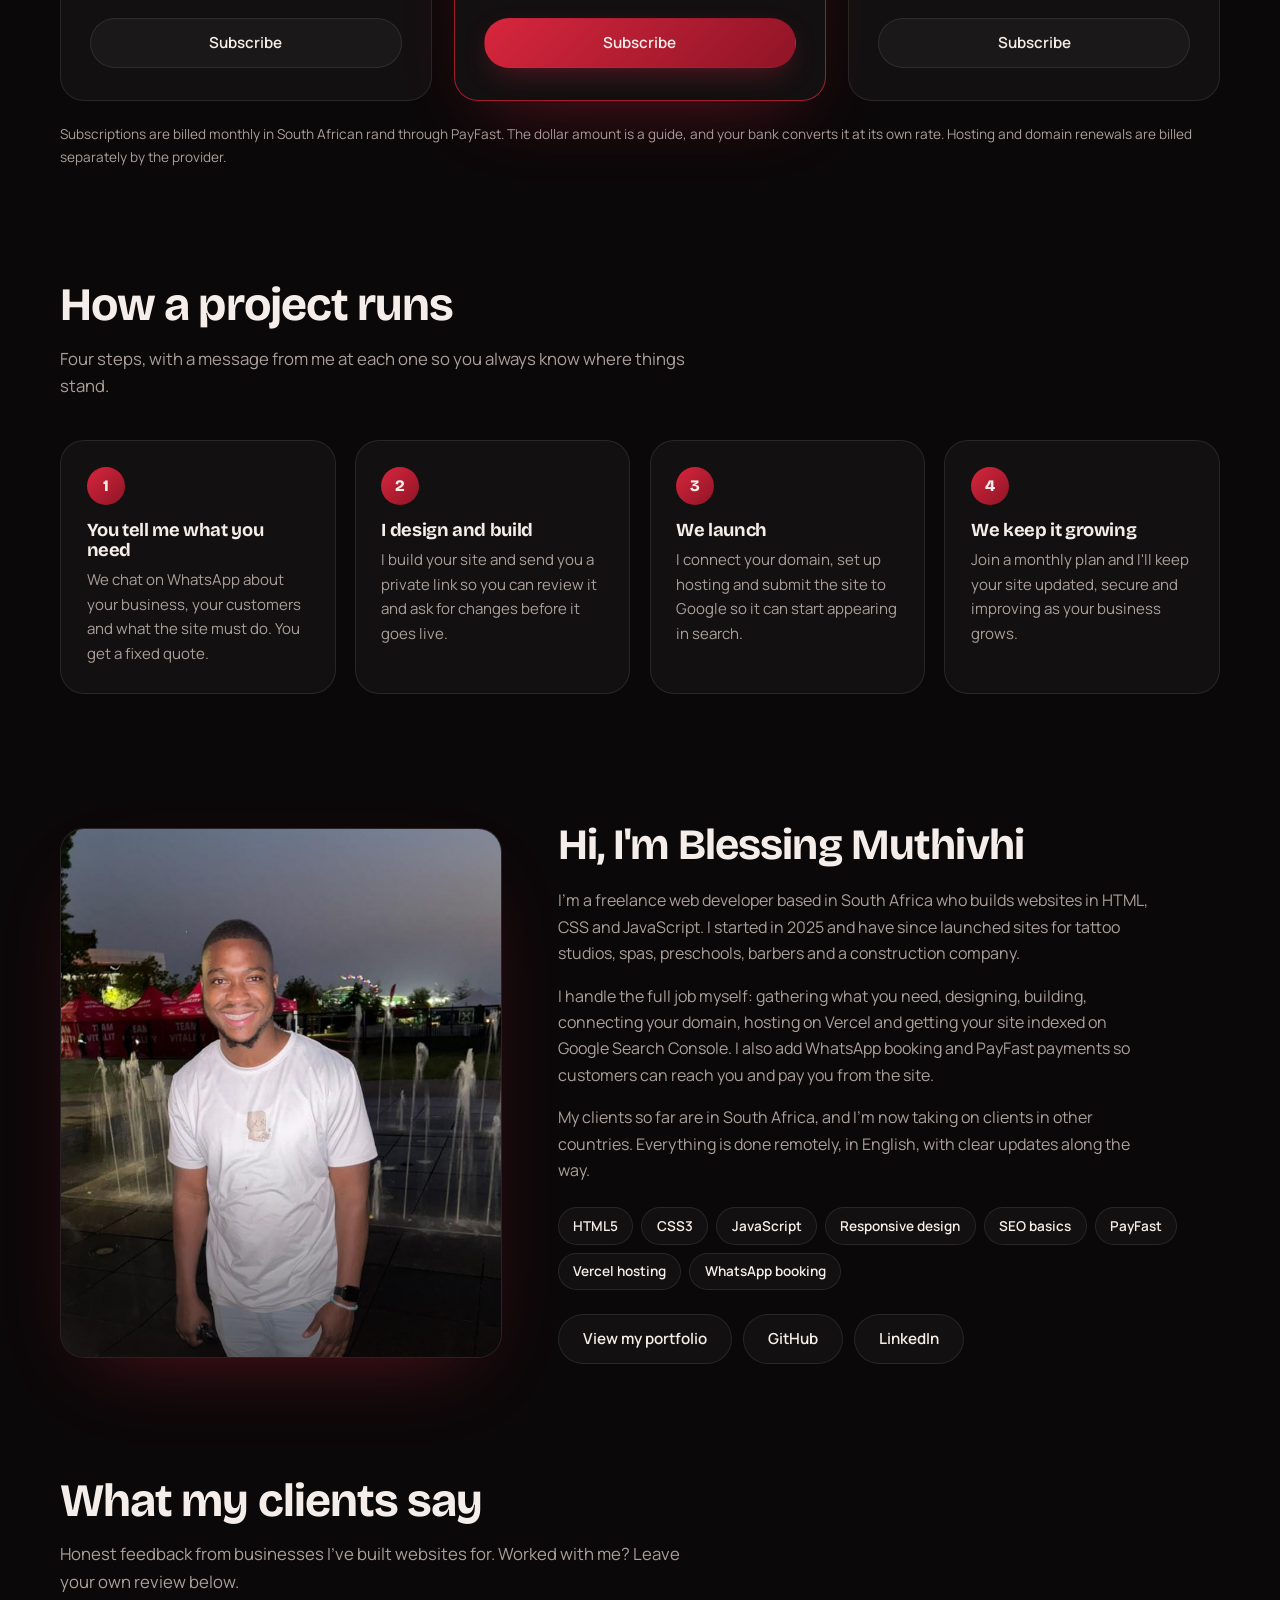
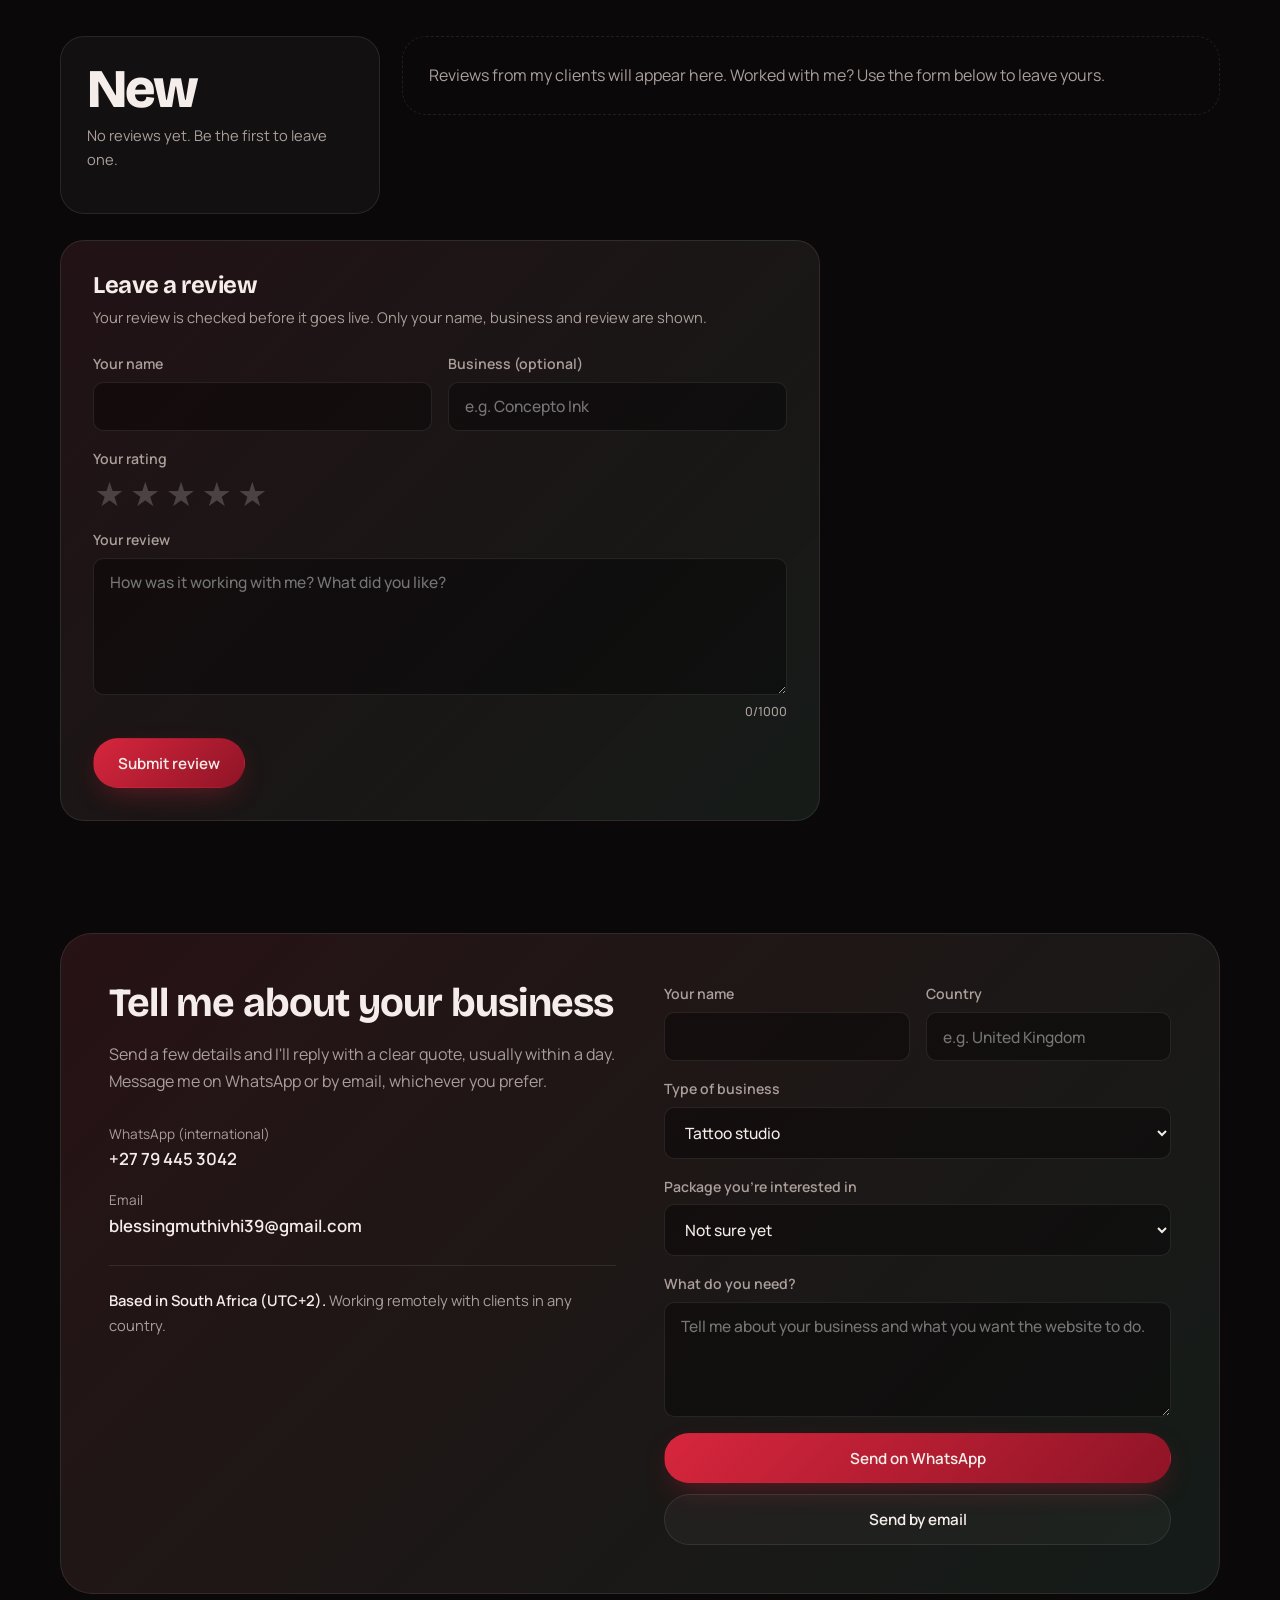
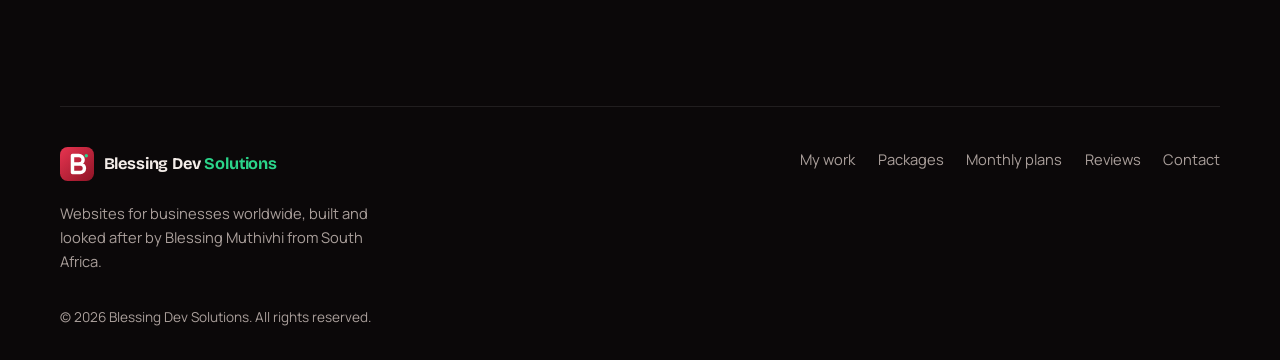
==== commit 16d0e22b: "feat: add API endpoints for project image uploads and content retrieval - Implemented a private endp" ====
--- a/index.html
+++ b/index.html
@@ -54,6 +54,7 @@
   <link rel="stylesheet" href="style.css">
   <link rel="stylesheet" href="floating-icons.css">
   <link rel="stylesheet" href="reviews.css">
+  <link rel="stylesheet" href="content.css">
 
   <!-- Structured data -->
   <script type="application/ld+json">
@@ -203,6 +204,15 @@
       <div class="work-grid" id="workGrid"></div>
     </section>
 
+    <!-- FULL-STACK WEBSITES -->
+    <section class="section" id="fullstack" hidden>
+      <div class="section-head">
+        <h2>Full-stack websites</h2>
+        <p>Websites with a database and an admin dashboard behind them, so the owner can manage bookings, content or customers without touching any code.</p>
+      </div>
+      <div class="fs-grid" id="fullstackGrid"></div>
+    </section>
+
     <!-- SERVICES -->
     <section class="section" id="services">
       <div class="section-head">
@@ -387,6 +397,7 @@
     </div>
     <nav aria-label="Footer">
       <a href="#work">My work</a>
+      <a href="#fullstack" id="footFullstack" hidden>Full-stack</a>
       <a href="#packages">Packages</a>
       <a href="#plans">Monthly plans</a>
       <a href="#reviews">Reviews</a>
@@ -436,5 +447,6 @@
   <script src="script.js"></script>
   <script src="worldwide.js"></script>
   <script src="reviews.js"></script>
+  <script src="content.js"></script>
 </body>
 </html>
--- a/content.css
+++ b/content.css
@@ -0,0 +1,15 @@
+/* Full-stack websites section. Uses the colour variables from style.css. */
+.fs-grid { display: grid; grid-template-columns: repeat(auto-fill, minmax(340px, 1fr)); gap: 1.4rem; }
+.fs-card { display: flex; flex-direction: column; border-radius: var(--radius-lg); overflow: hidden; border: 1px solid var(--line); background: var(--surface); transition: transform 0.4s var(--ease), border-color 0.3s, box-shadow 0.4s; }
+.fs-card:hover { transform: translateY(-6px); border-color: rgba(43, 212, 138, 0.5); box-shadow: 0 24px 50px -24px var(--green-glow); }
+.fs-thumb { position: relative; display: block; aspect-ratio: 3 / 2; overflow: hidden; background: #140d10; }
+.fs-thumb img { width: 100%; height: 100%; object-fit: cover; object-position: top; transition: transform 0.9s var(--ease); }
+.fs-card:hover .fs-thumb img { transform: scale(1.05); }
+.fs-fallback { position: absolute; inset: 0; display: grid; place-items: center; padding: 1rem; text-align: center; font: 700 1.3rem var(--font-display); background: radial-gradient(circle at 30% 20%, rgba(215,38,61,0.35), transparent 60%), #140d10; }
+.fs-body { display: flex; flex-direction: column; align-items: flex-start; gap: 0.7rem; padding: 1.3rem 1.4rem 1.5rem; flex: 1; }
+.fs-body h3 { font-size: 1.3rem; }
+.fs-body p { color: var(--muted); font-size: 0.95rem; }
+.fs-tags { display: flex; flex-wrap: wrap; gap: 0.4rem; }
+.fs-tags li { padding: 0.25rem 0.7rem; border-radius: 999px; font-size: 0.78rem; font-weight: 600; border: 1px solid var(--line); background: var(--surface-strong); }
+.fs-body .btn { margin-top: auto; padding: 0.6rem 1.1rem; font-size: 0.88rem; }
+@media (max-width: 520px) { .fs-grid { grid-template-columns: 1fr; } }
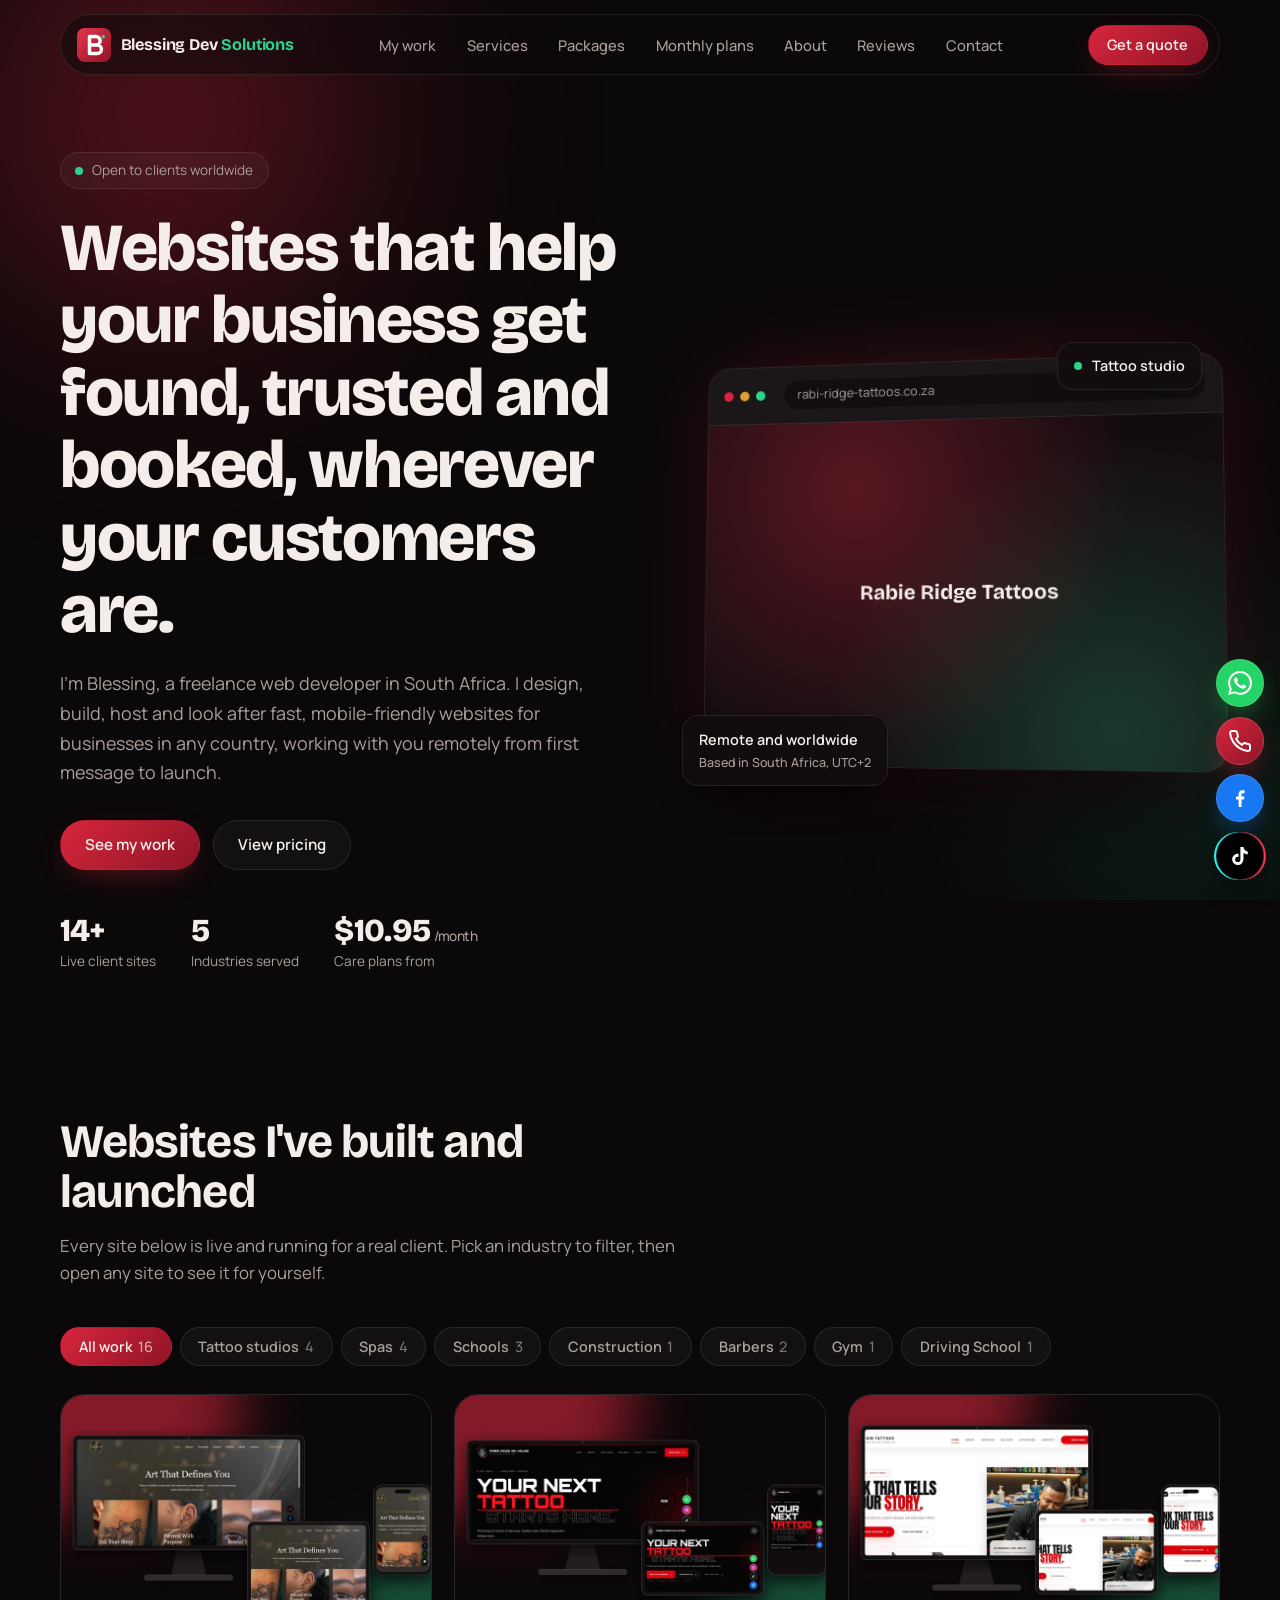
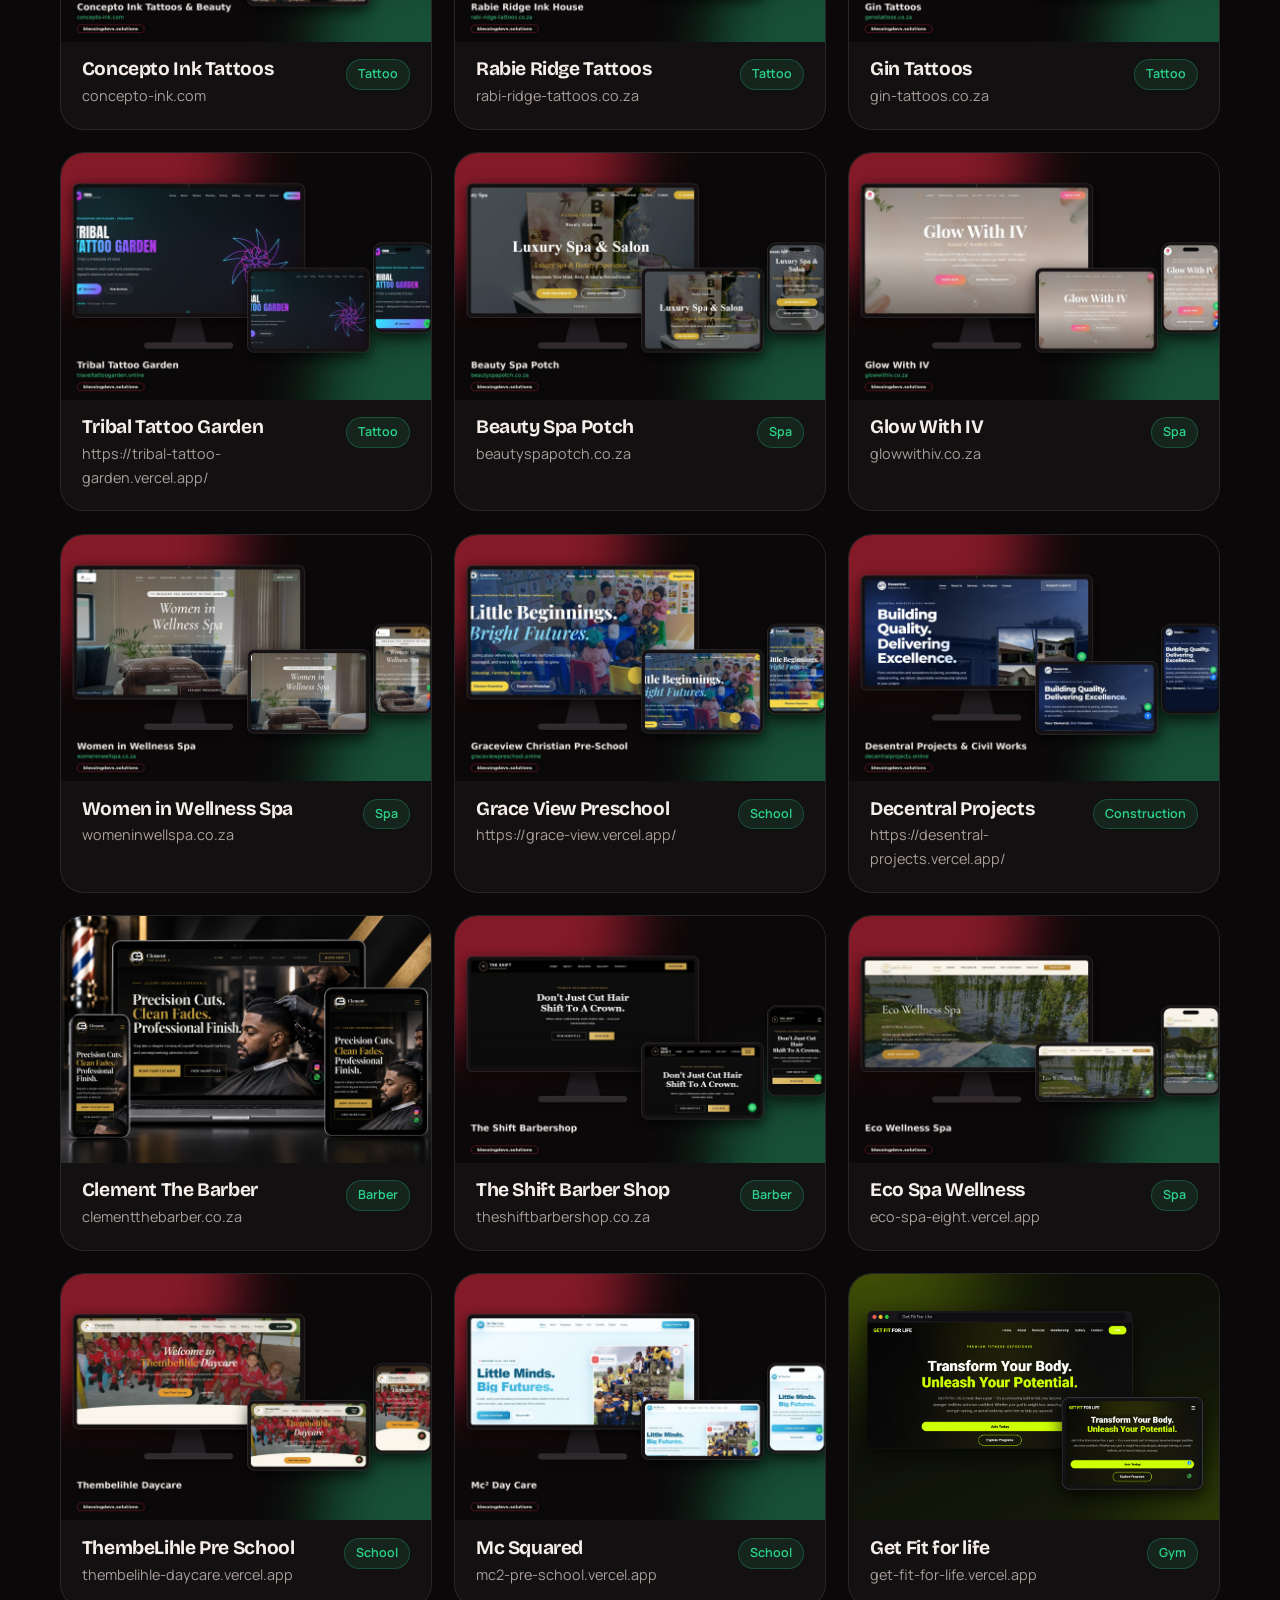
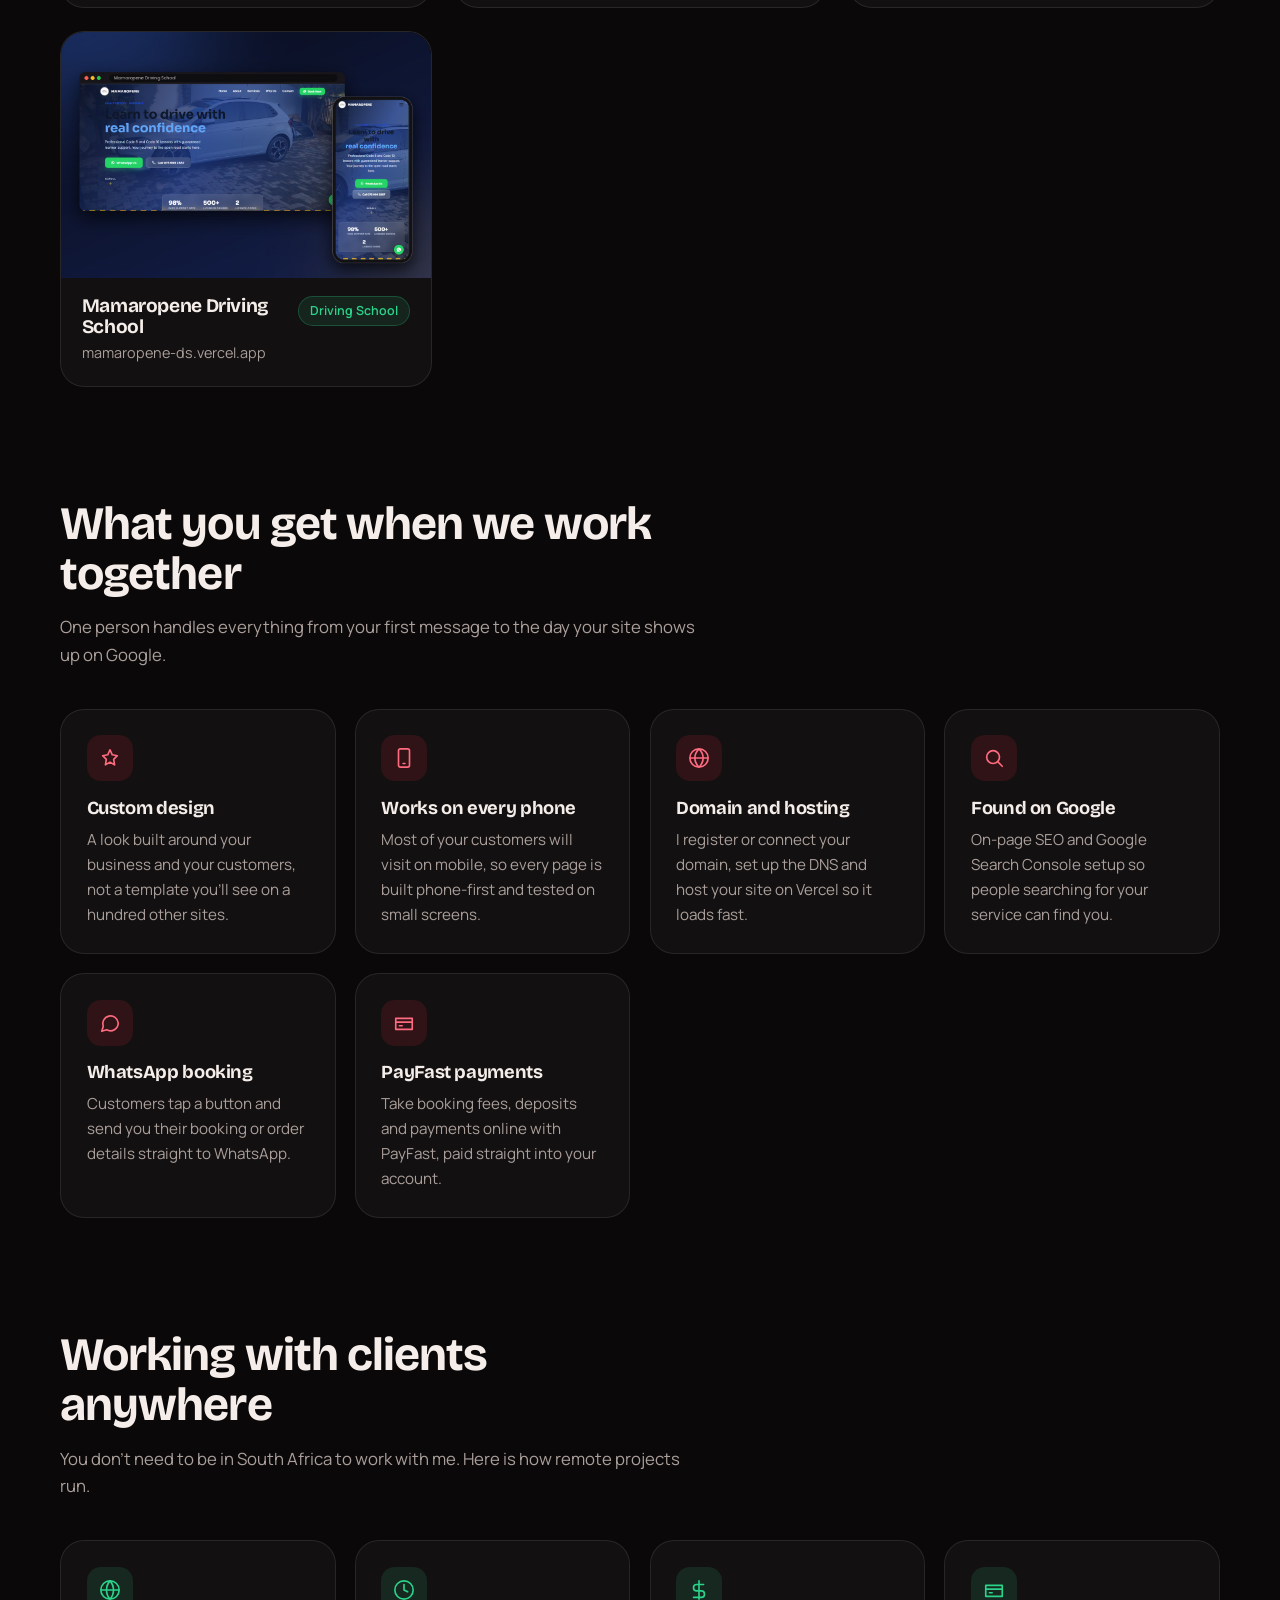
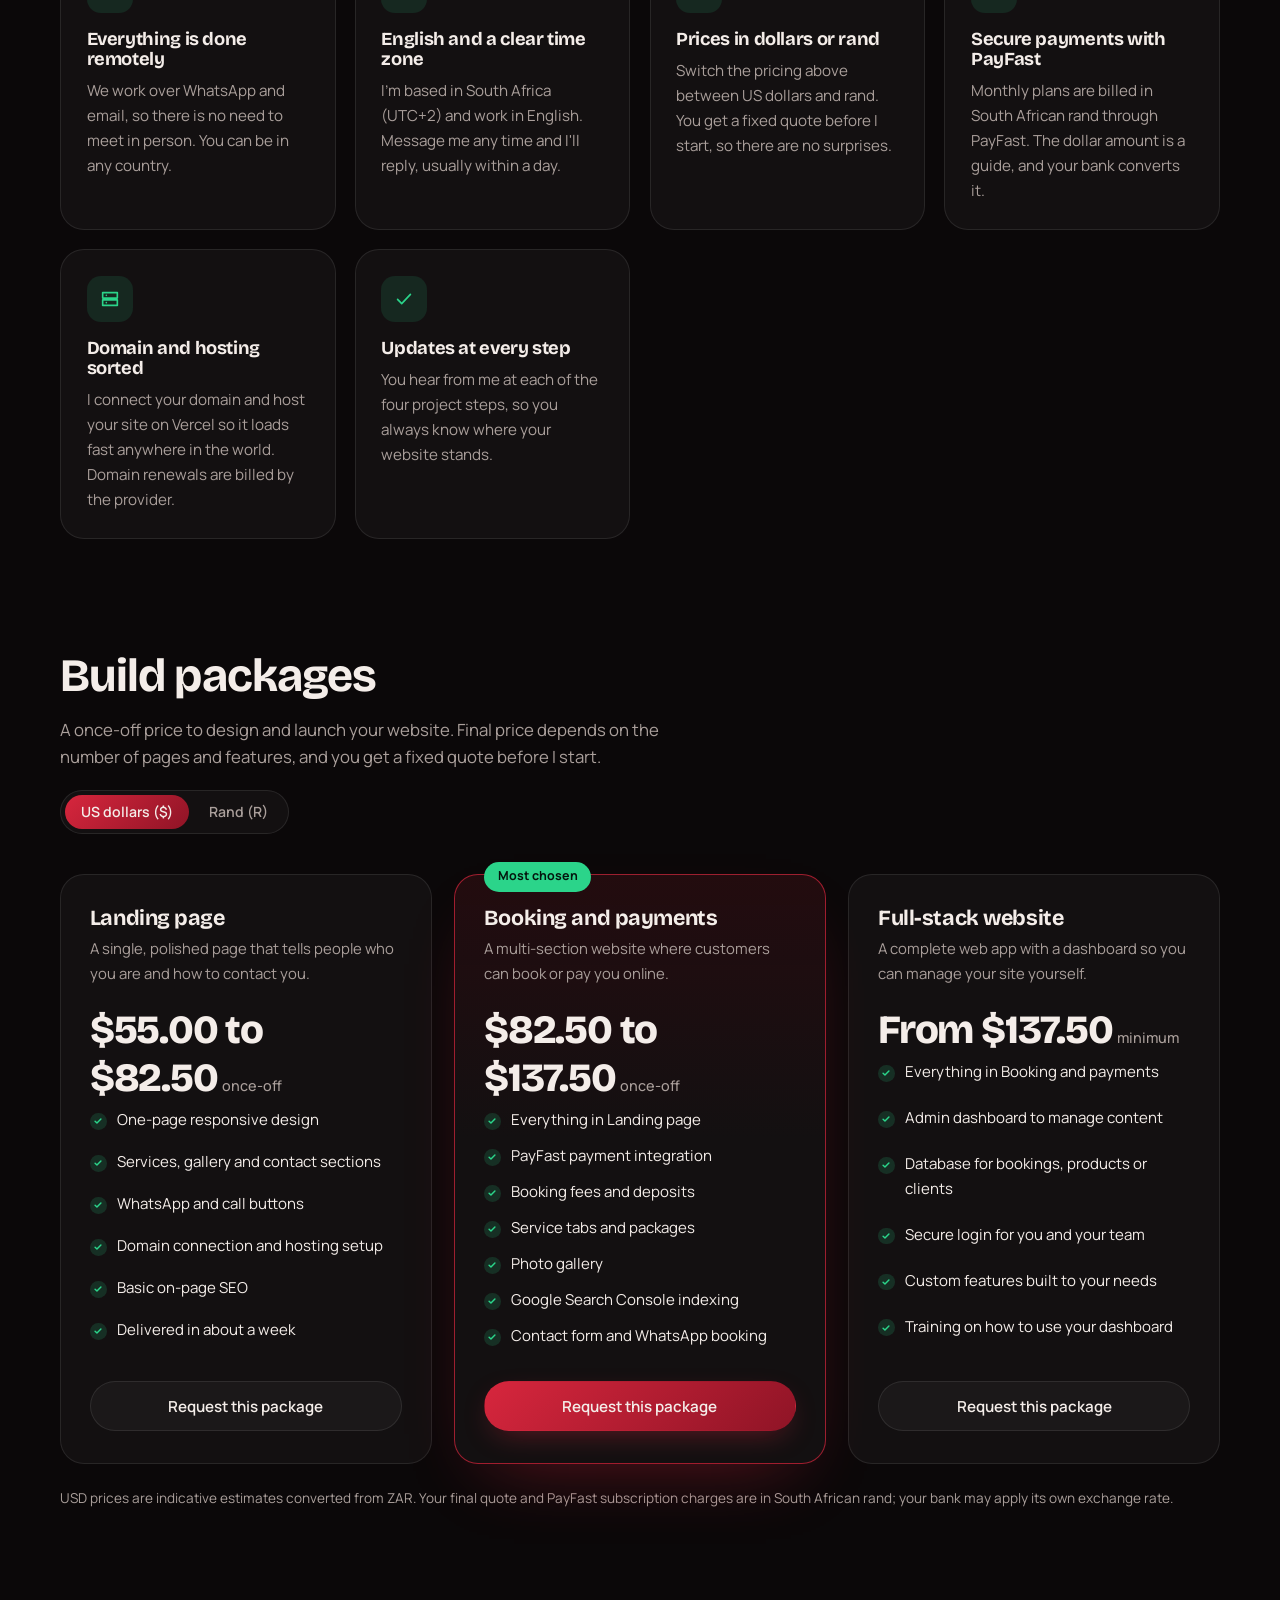
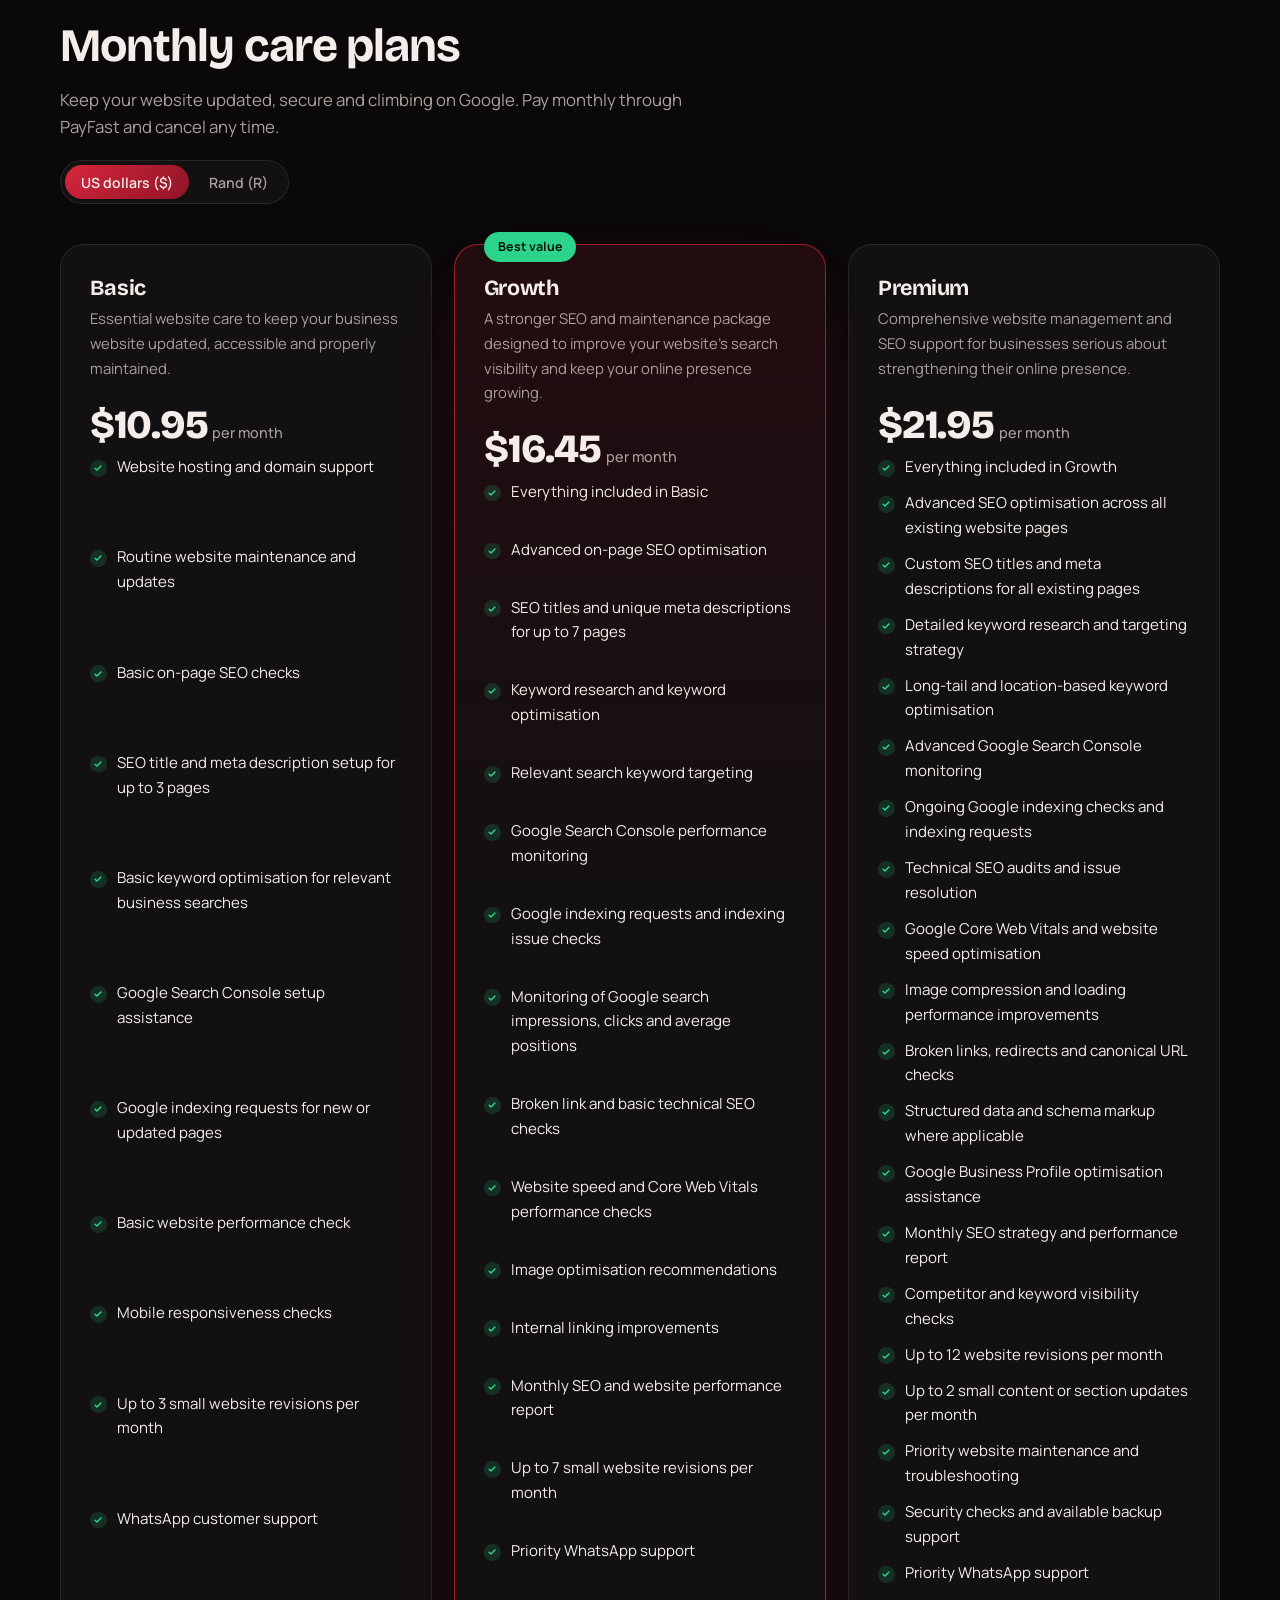
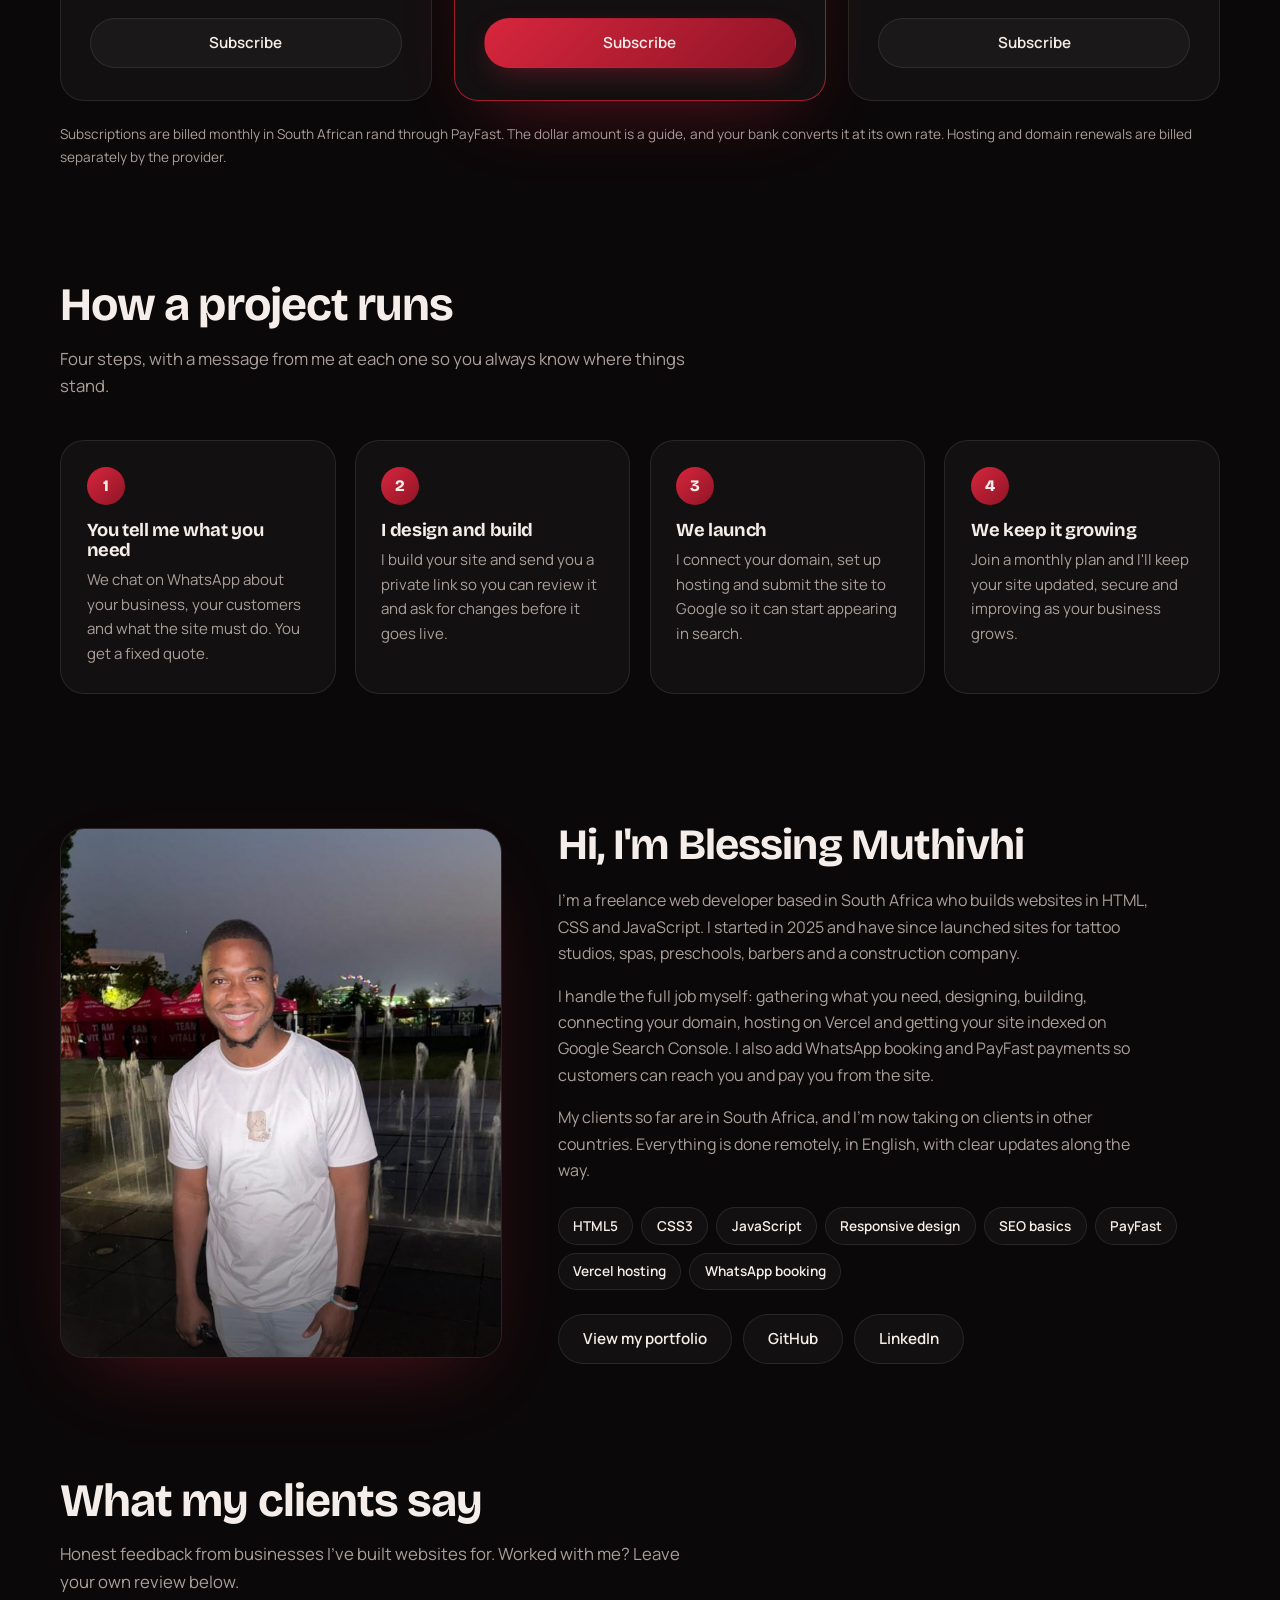
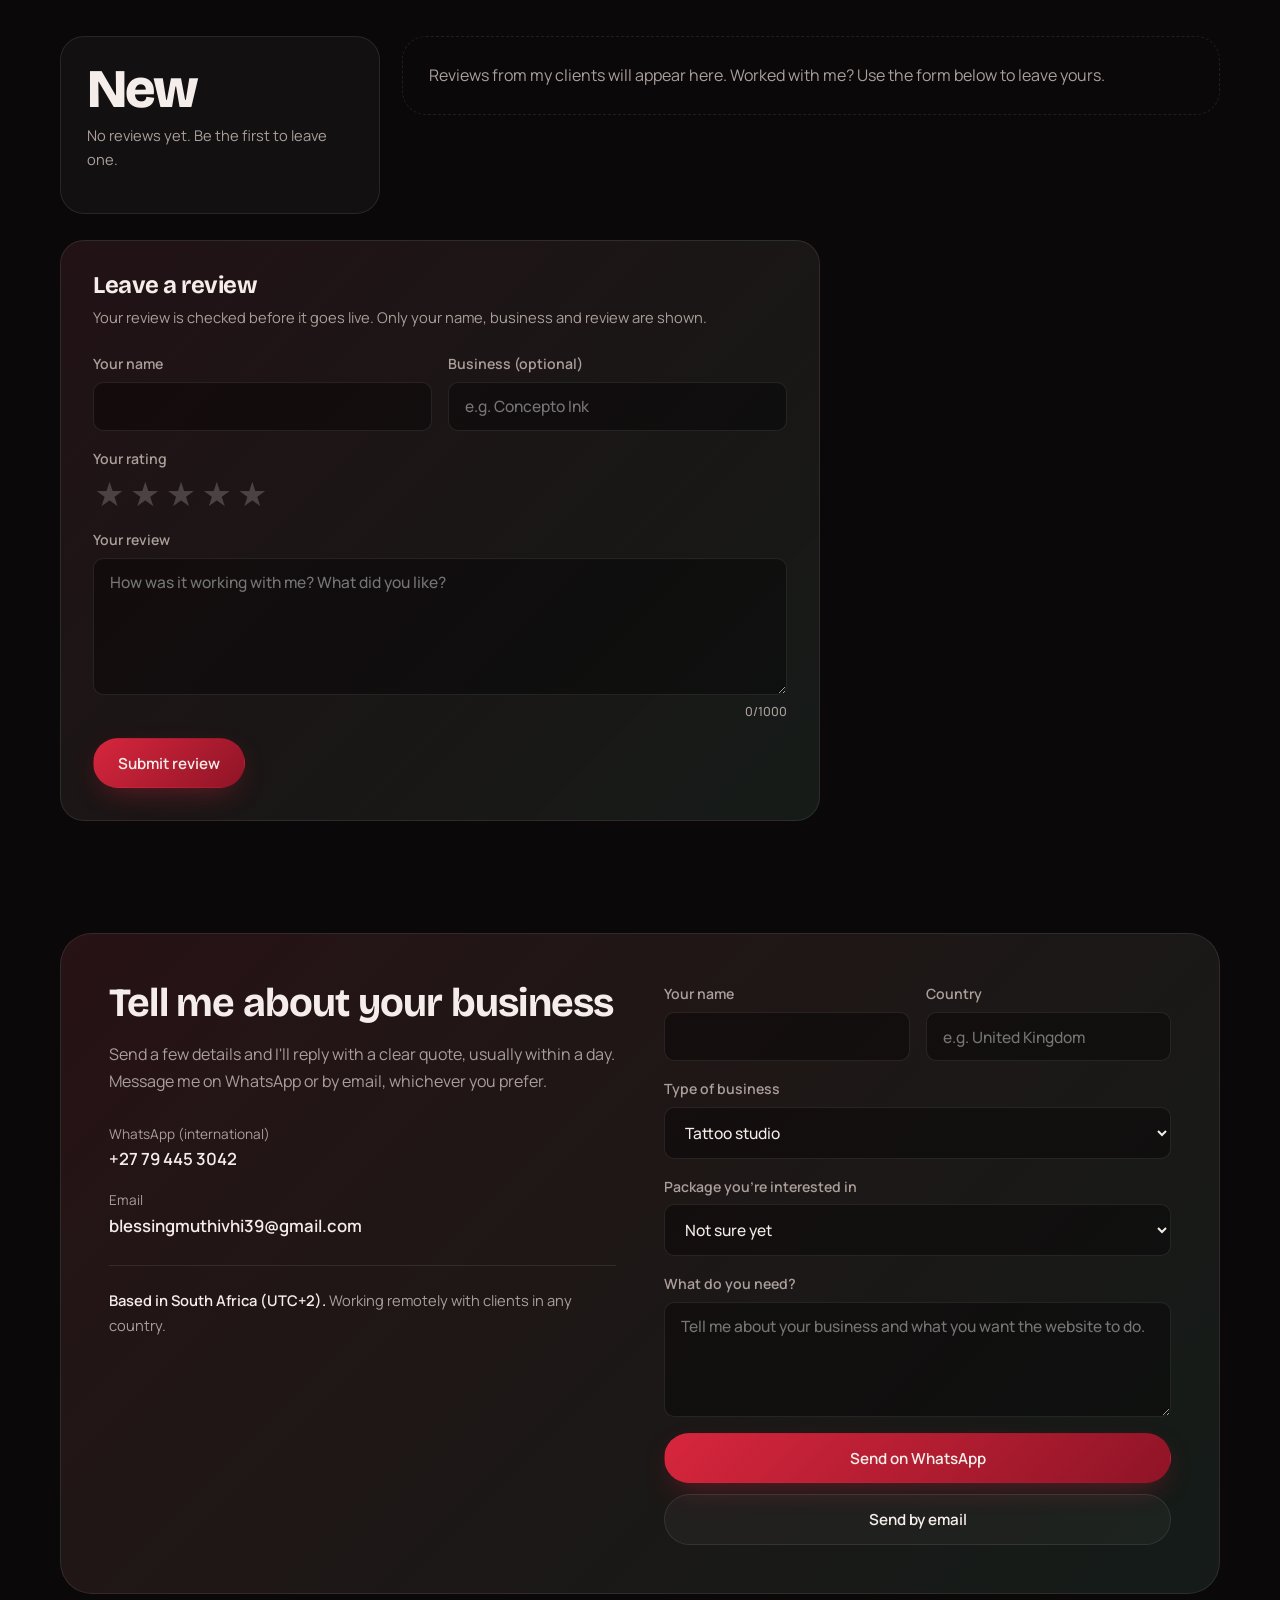
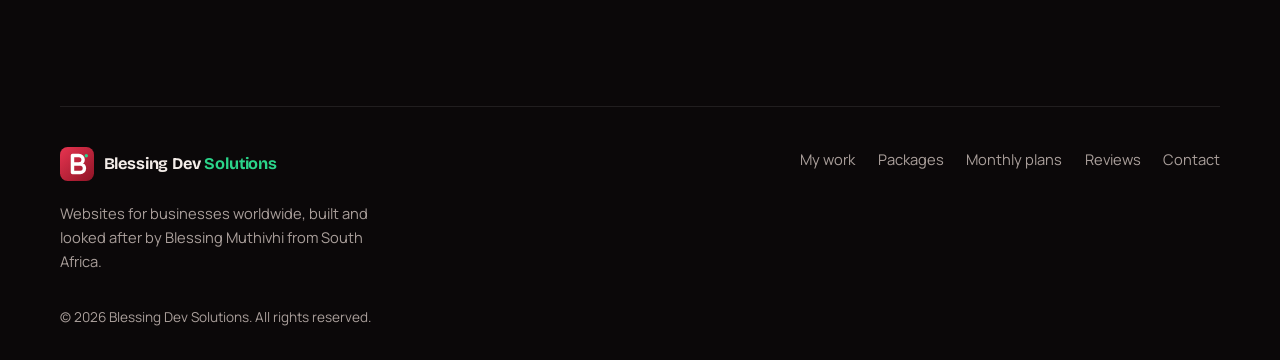
==== commit 9fce004b: "feat: update project sections and plans for web apps and online stores" ====
--- a/index.html
+++ b/index.html
@@ -85,7 +85,7 @@
         "@id": "https://blessing-dev-solutions-sxcb.vercel.app/#business",
         "name": "Blessing Dev Solutions",
         "url": "https://blessing-dev-solutions-sxcb.vercel.app/",
-        "description": "Freelance web design and development for small businesses worldwide: landing pages, booking and payment websites, full-stack web apps and monthly website care plans.",
+        "description": "Freelance web design and development for small businesses worldwide: landing pages, e-commerce stores, SaaS and web apps, custom websites and monthly website care plans.",
         "logo": {
           "@type": "ImageObject",
           "url": "https://blessing-dev-solutions-sxcb.vercel.app/images/logo.png",
@@ -204,11 +204,11 @@
       <div class="work-grid" id="workGrid"></div>
     </section>
 
-    <!-- FULL-STACK WEBSITES -->
+    <!-- WEB APPS AND ONLINE STORES -->
     <section class="section" id="fullstack" hidden>
       <div class="section-head">
-        <h2>Full-stack websites</h2>
-        <p>Websites with a database and an admin dashboard behind them, so the owner can manage bookings, content or customers without touching any code.</p>
+        <h2>Web apps and online stores</h2>
+        <p>SaaS platforms, e-commerce stores and custom web apps with a database and admin dashboard behind them, so owners can manage products, bookings and customers without touching any code.</p>
       </div>
       <div class="fs-grid" id="fullstackGrid"></div>
     </section>
@@ -397,7 +397,7 @@
     </div>
     <nav aria-label="Footer">
       <a href="#work">My work</a>
-      <a href="#fullstack" id="footFullstack" hidden>Full-stack</a>
+      <a href="#fullstack" id="footFullstack" hidden>Web apps</a>
       <a href="#packages">Packages</a>
       <a href="#plans">Monthly plans</a>
       <a href="#reviews">Reviews</a>
--- a/content.css
+++ b/content.css
@@ -1,4 +1,4 @@
-/* Full-stack websites section. Uses the colour variables from style.css. */
+/* Web apps and online stores section. Uses the colour variables from style.css. */
 .fs-grid { display: grid; grid-template-columns: repeat(auto-fill, minmax(340px, 1fr)); gap: 1.4rem; }
 .fs-card { display: flex; flex-direction: column; border-radius: var(--radius-lg); overflow: hidden; border: 1px solid var(--line); background: var(--surface); transition: transform 0.4s var(--ease), border-color 0.3s, box-shadow 0.4s; }
 .fs-card:hover { transform: translateY(-6px); border-color: rgba(43, 212, 138, 0.5); box-shadow: 0 24px 50px -24px var(--green-glow); }
@@ -13,3 +13,14 @@
 .fs-tags li { padding: 0.25rem 0.7rem; border-radius: 999px; font-size: 0.78rem; font-weight: 600; border: 1px solid var(--line); background: var(--surface-strong); }
 .fs-body .btn { margin-top: auto; padding: 0.6rem 1.1rem; font-size: 0.88rem; }
 @media (max-width: 520px) { .fs-grid { grid-template-columns: 1fr; } }
+
+/* Four pricing cards: 4 across on desktop, 2 x 2 on tablets, 1 on phones (3 cards keep the normal layout). */
+@media (min-width: 1100px) {
+  .pricing-grid:has(> :nth-child(4)) { grid-template-columns: repeat(4, minmax(0, 1fr)); gap: 1.1rem; }
+  .pricing-grid:has(> :nth-child(4)) .price-card { padding: 1.7rem 1.4rem; }
+  .pricing-grid:has(> :nth-child(4)) .price { font-size: 1.6rem; line-height: 1.25; }
+  .pricing-grid:has(> :nth-child(4)) .price small { display: block; margin: 0.25rem 0 0; }
+}
+@media (min-width: 640px) and (max-width: 1099px) {
+  .pricing-grid:has(> :nth-child(4)) { grid-template-columns: repeat(2, minmax(0, 1fr)); }
+}
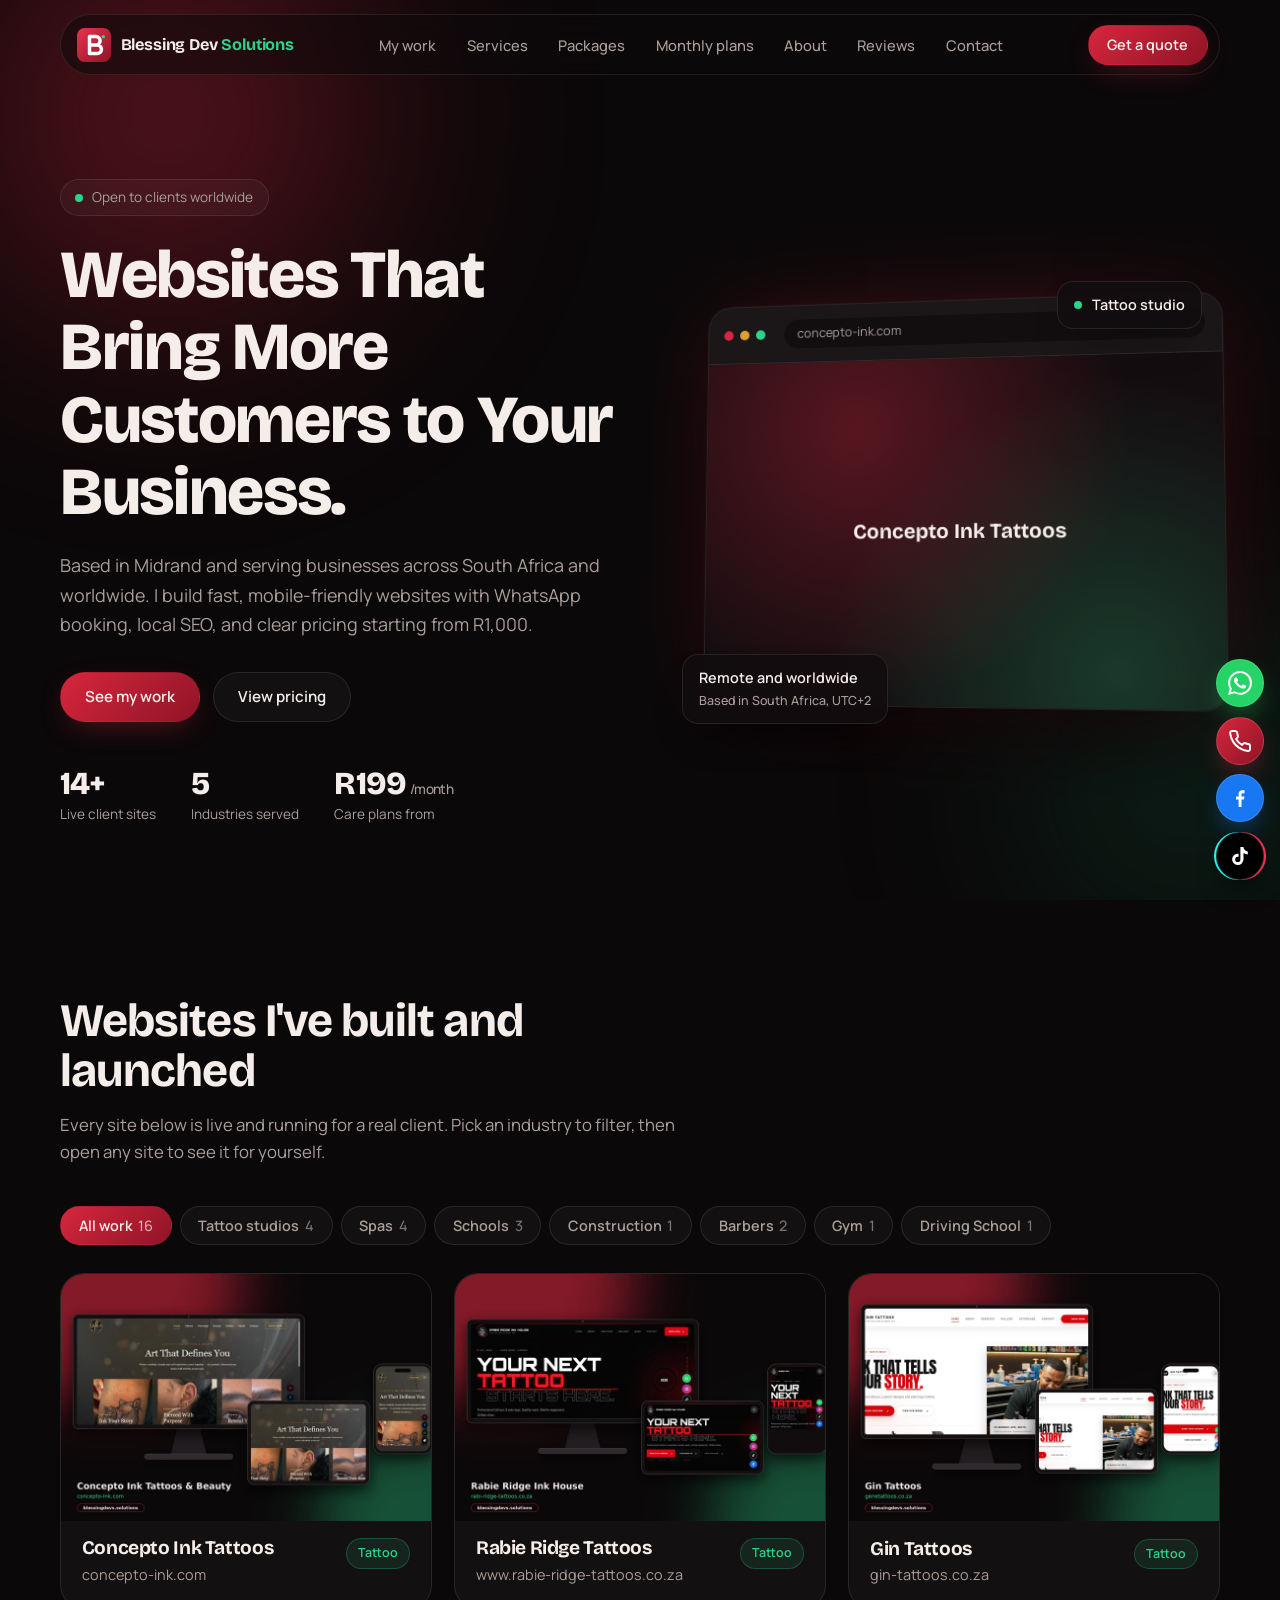
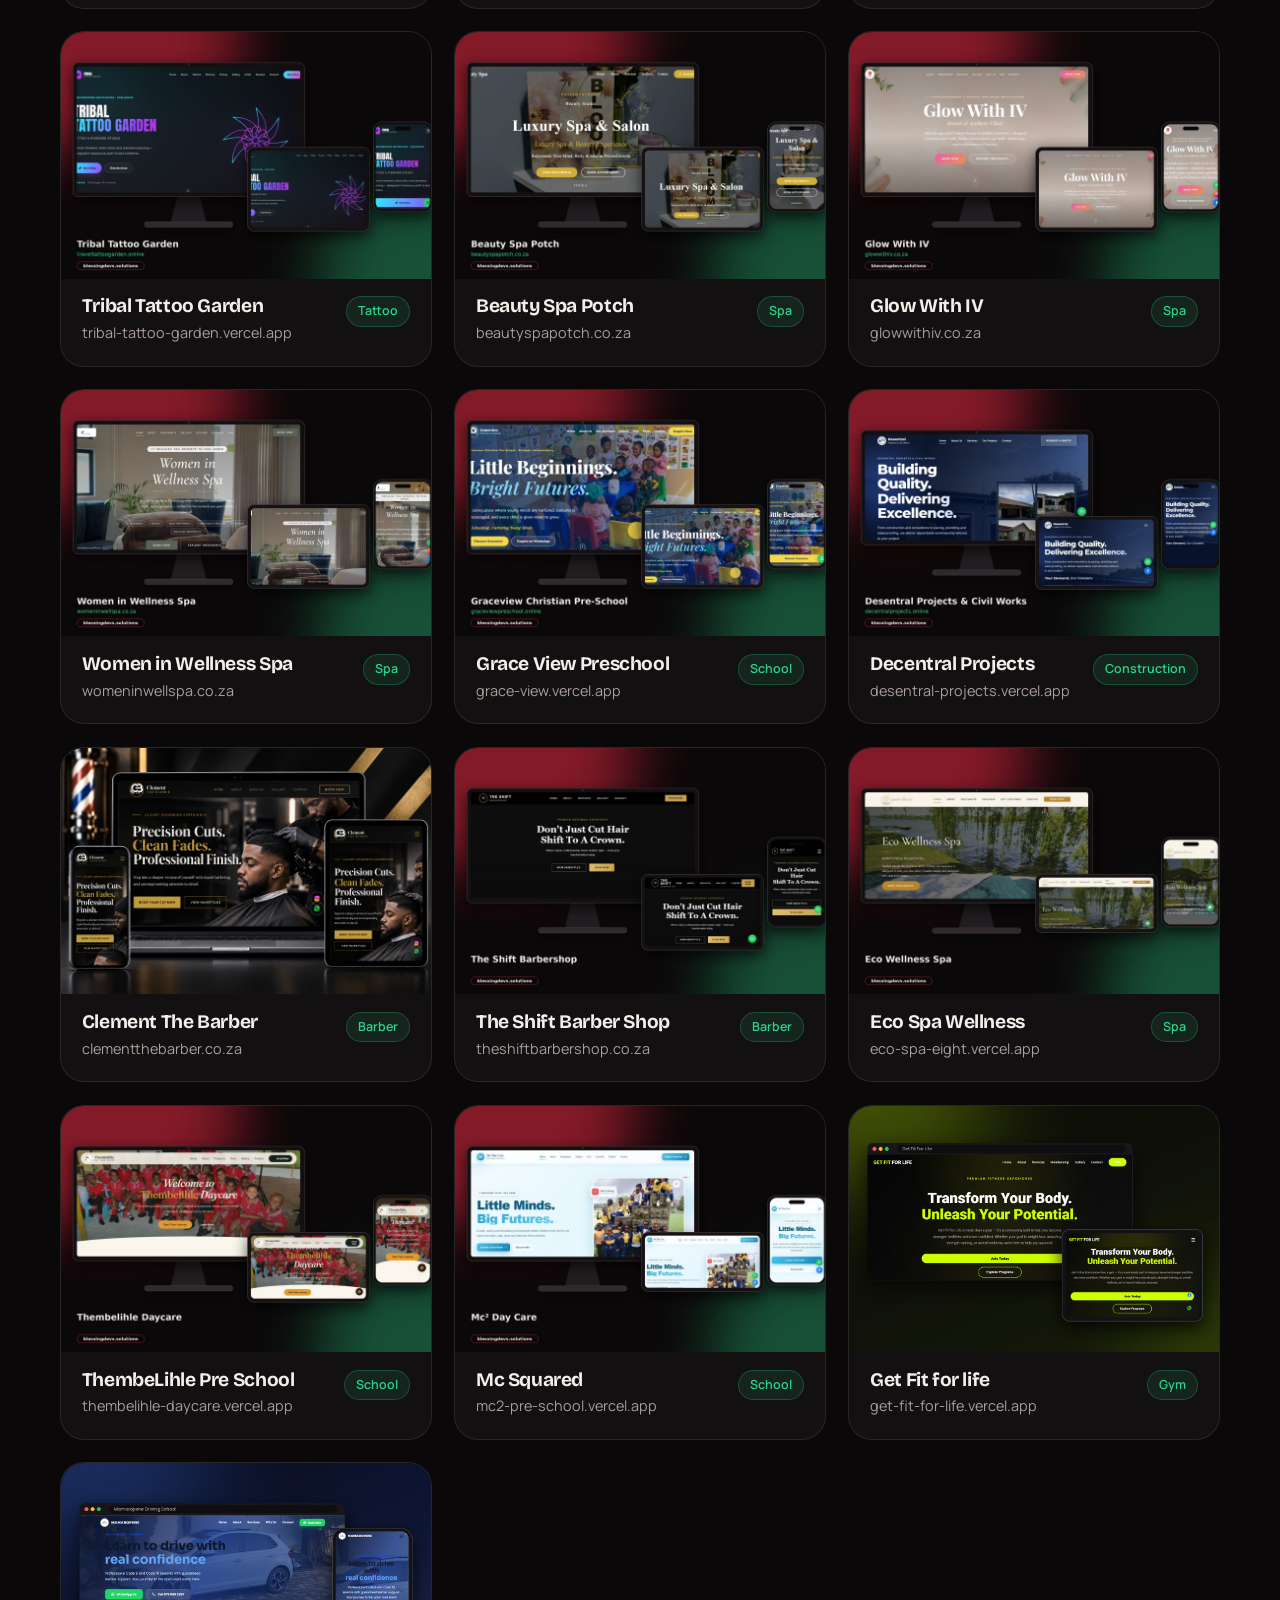
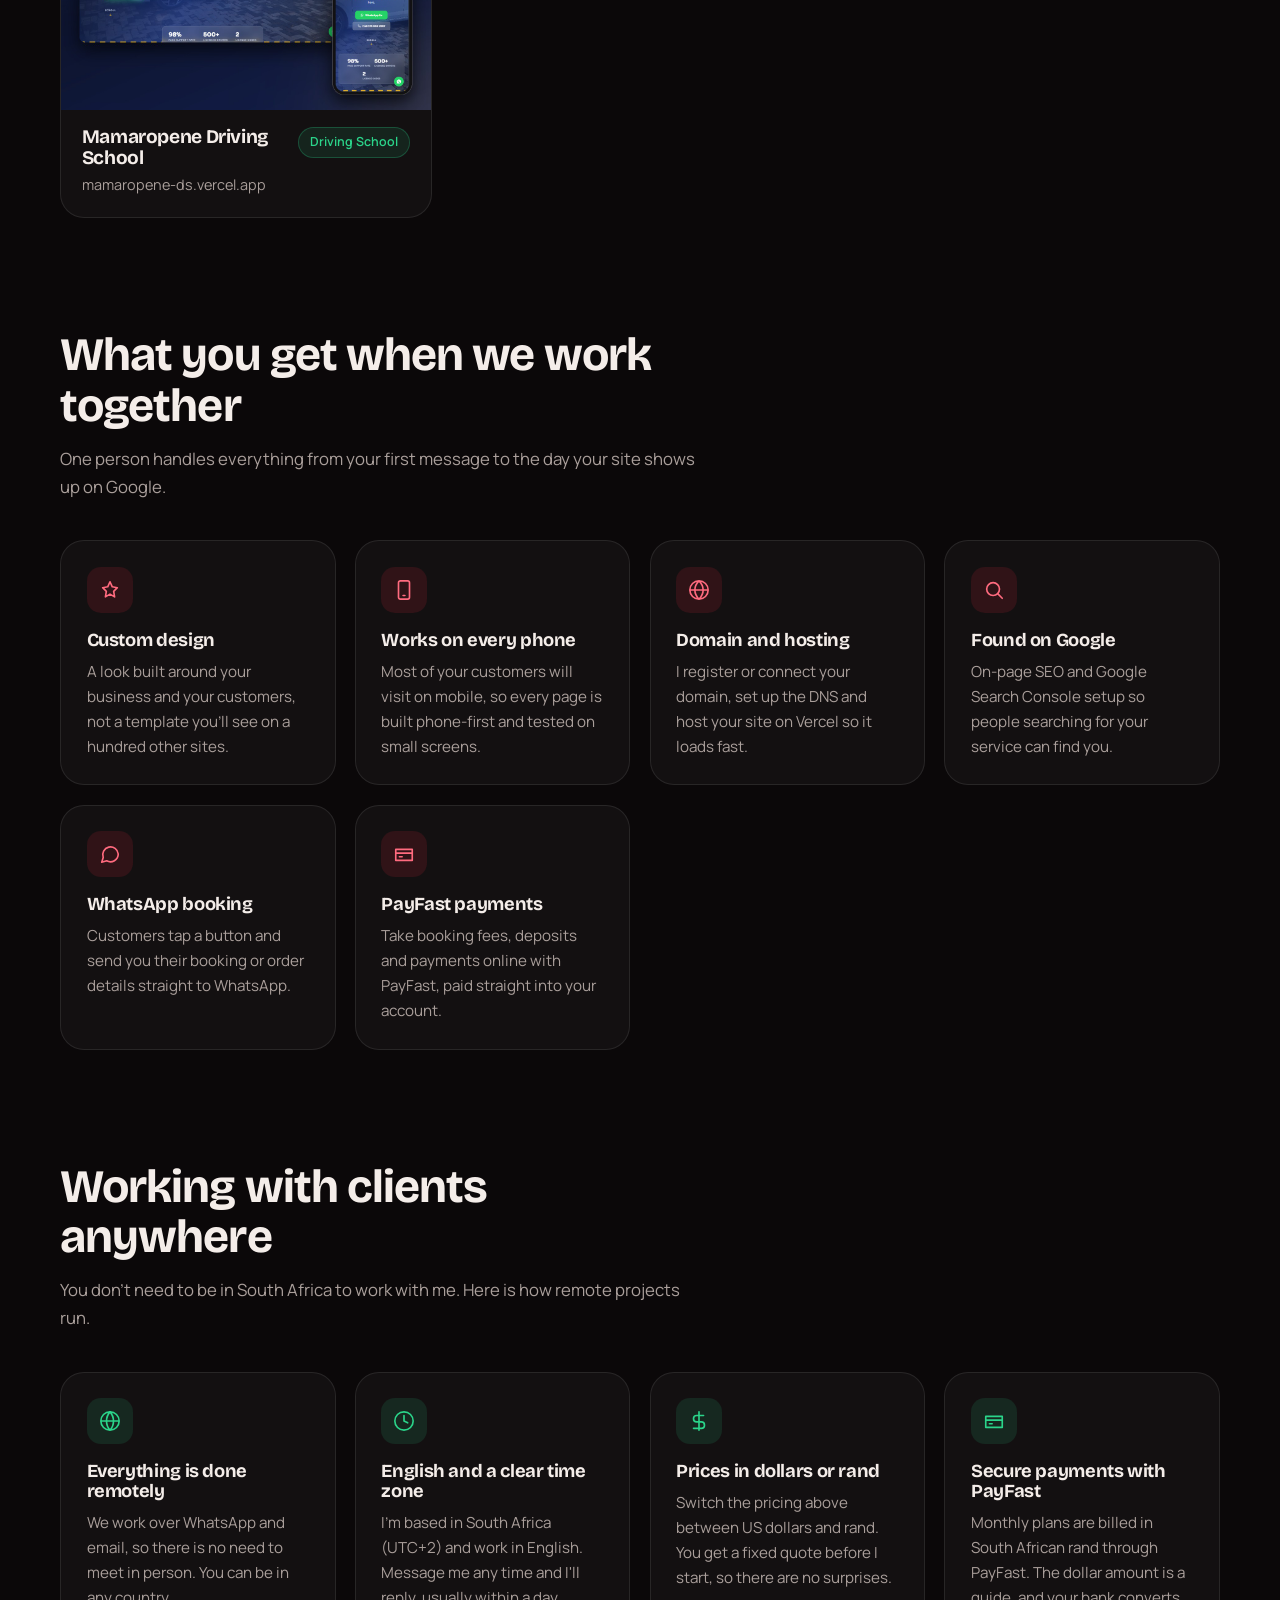
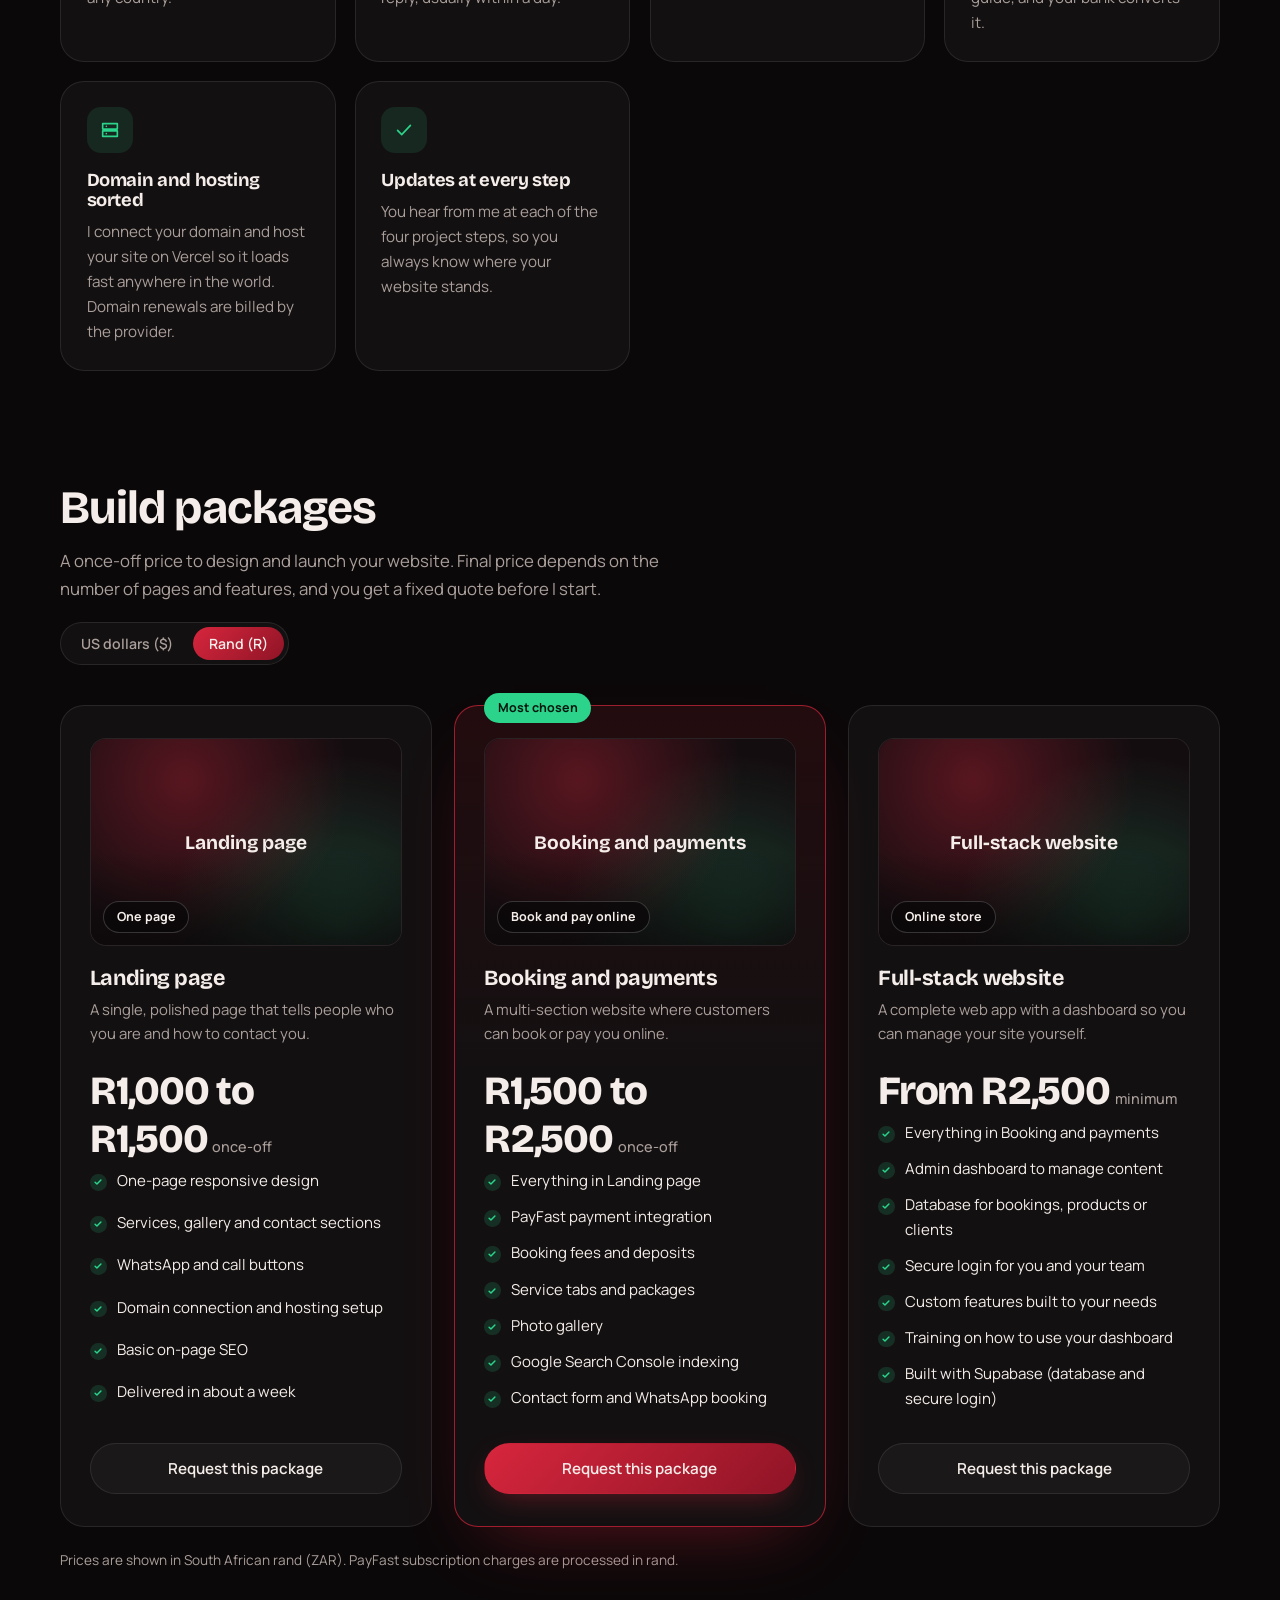
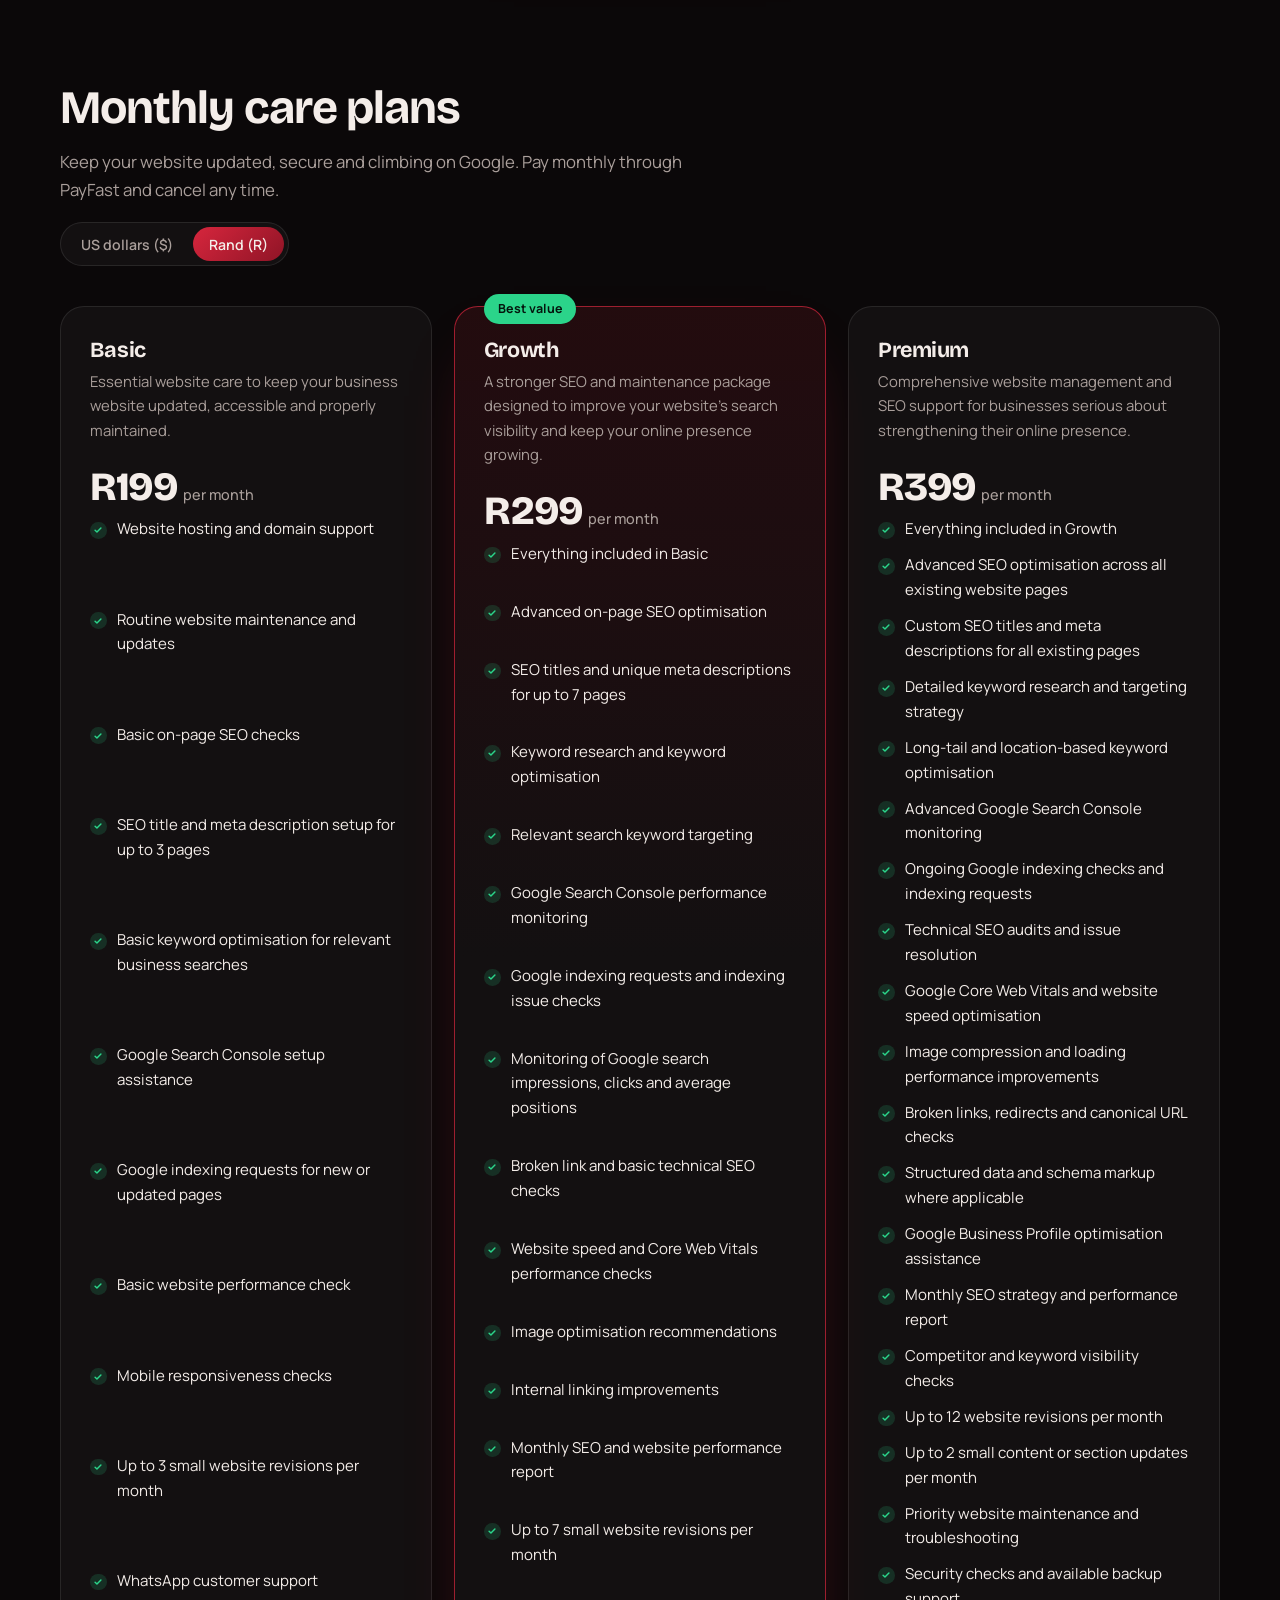
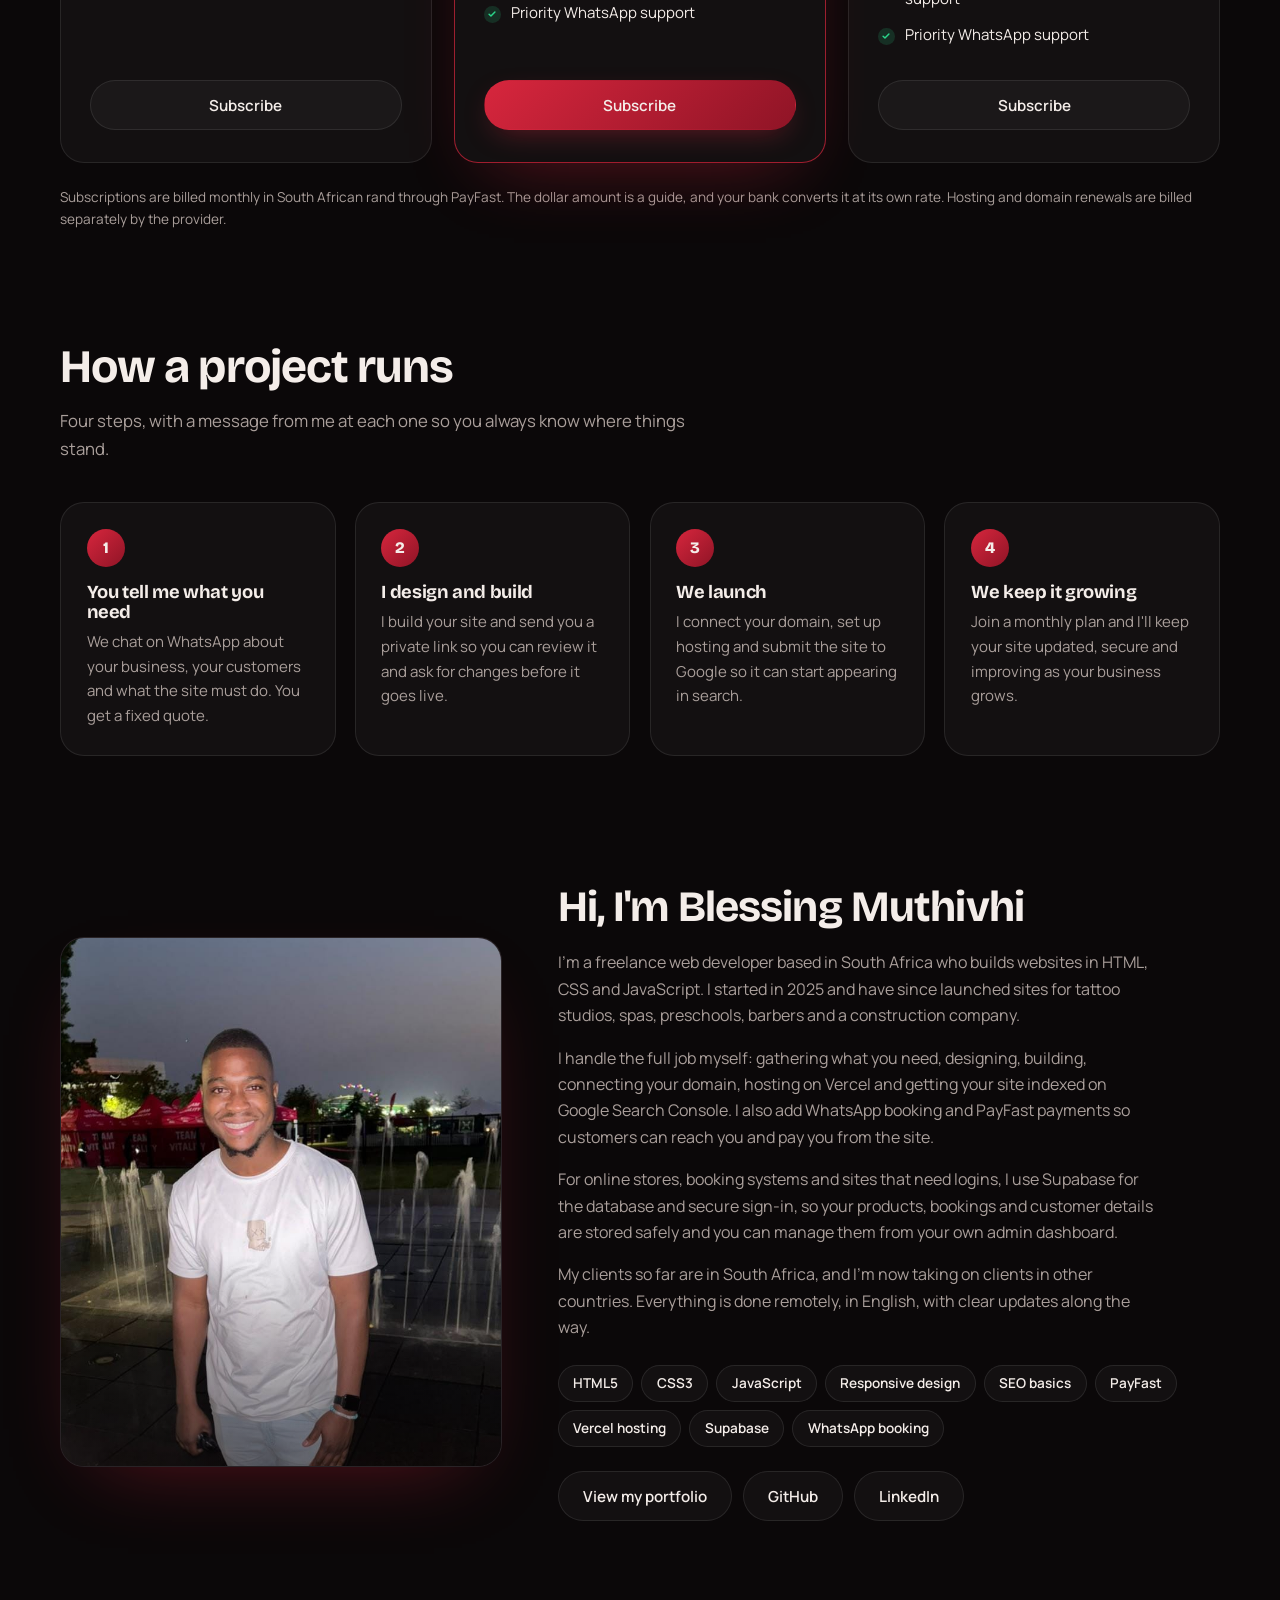
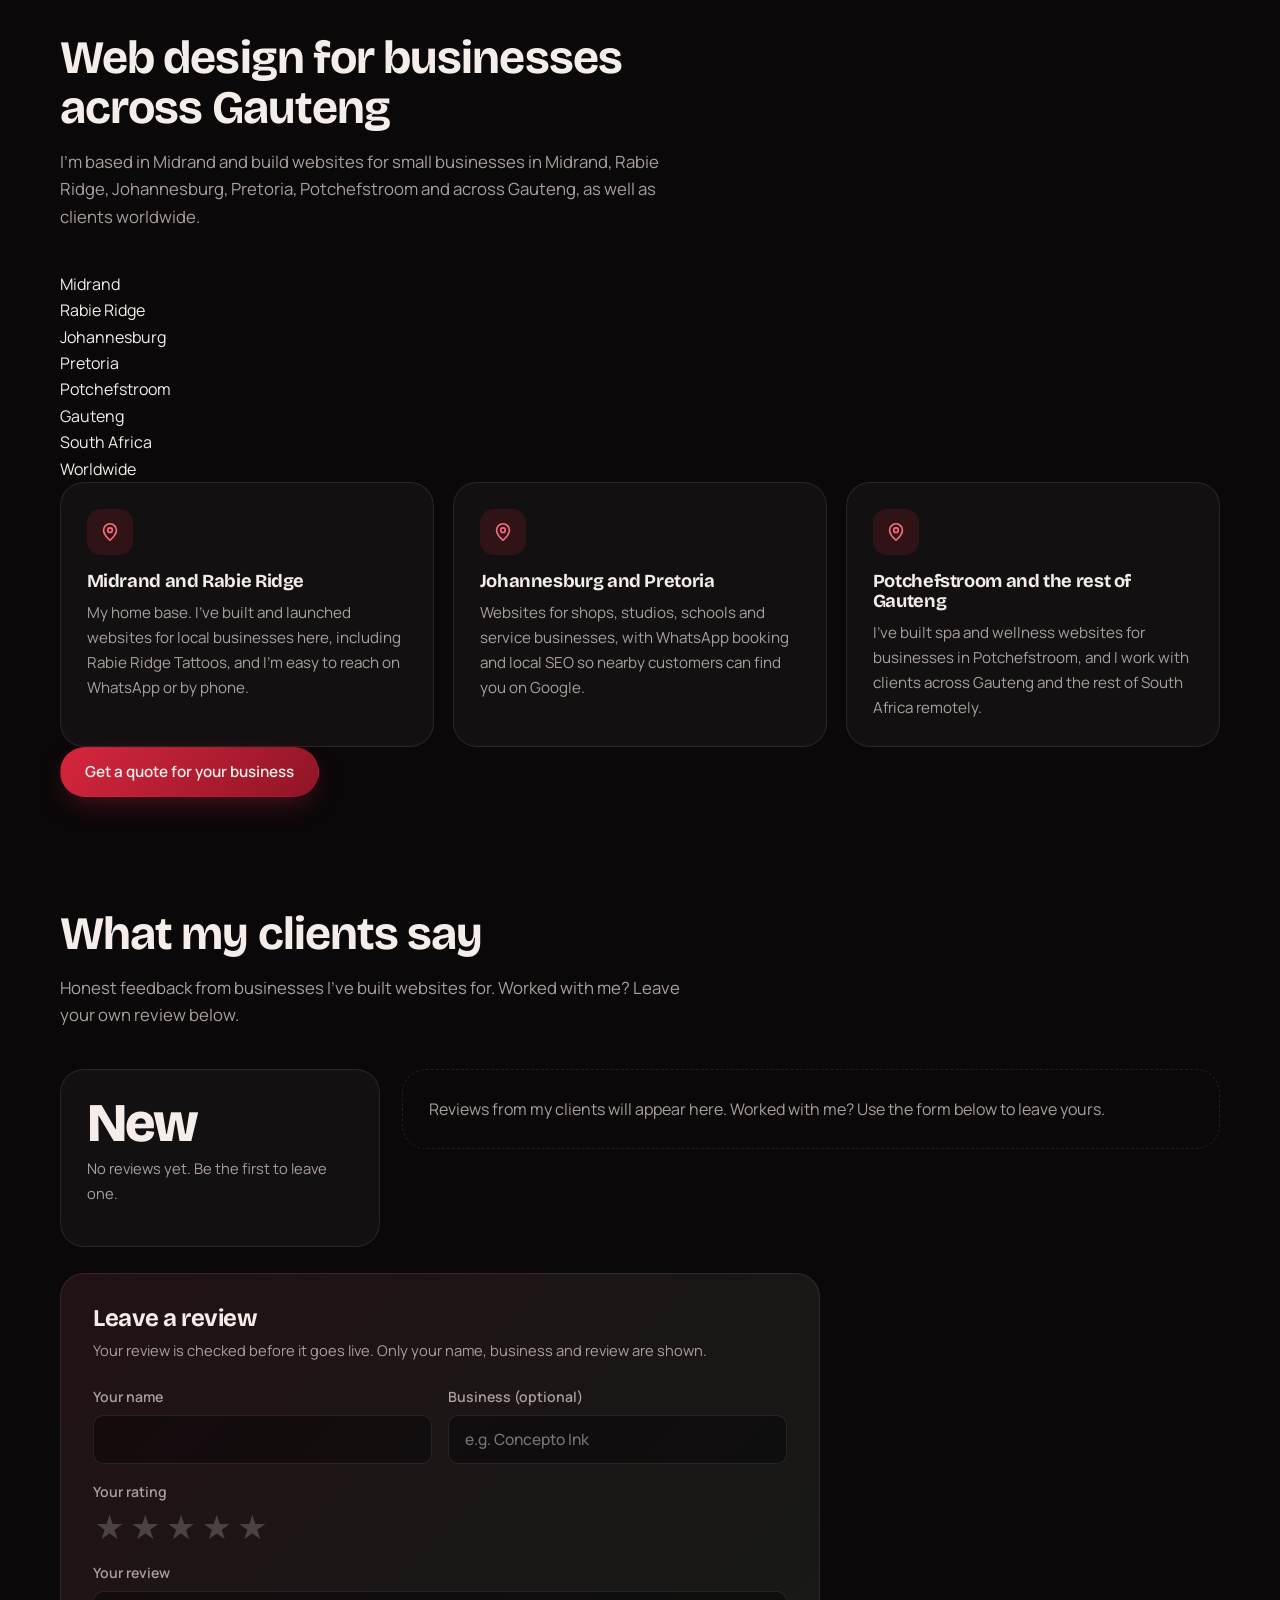
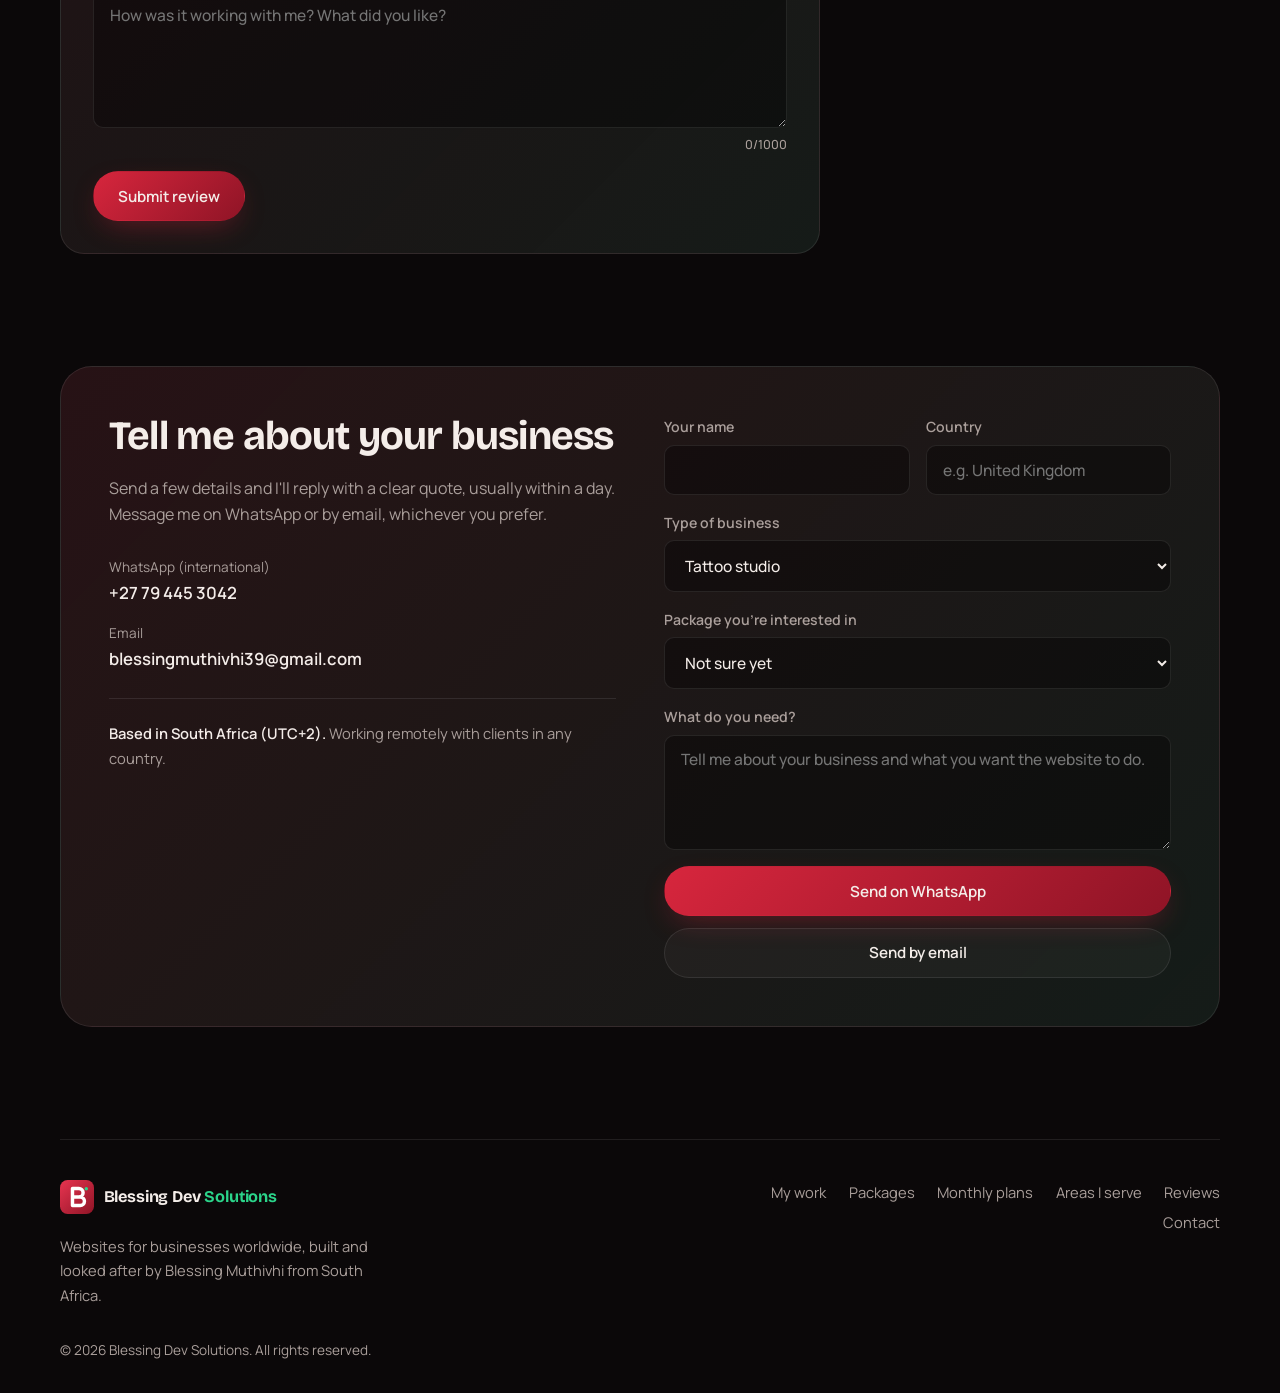
==== commit a9fc3d75: "feat: update SEO metadata and enhance project links in index.html; add new features to script.js for" ====
--- a/index.html
+++ b/index.html
@@ -5,16 +5,19 @@
   <meta name="viewport" content="width=device-width, initial-scale=1">
 
   <!-- Primary SEO -->
-  <title>Freelance Web Developer | Blessing Dev Solutions</title>
-  <meta name="description" content="Freelance web developer in South Africa building fast, mobile-friendly websites, booking sites with PayFast and monthly care plans for businesses worldwide.">
-  <meta name="keywords" content="freelance web developer, web developer South Africa, website design, small business website, affordable website design, responsive website, mobile-friendly website, booking website, PayFast integration, WhatsApp booking website, tattoo studio website, spa website, barber shop website, school website, construction company website, website care plan, website maintenance, SEO for small business, hire a web developer, remote web developer">
-  <link rel="canonical" href="https://blessing-dev-solutions-sxcb.vercel.app/">
+  <title>Web Design &amp; Development in Midrand &amp; Joburg | Blessing Dev Solutions</title>
+  <meta name="description" content="Affordable, fast, mobile-friendly websites for small businesses in Midrand, Johannesburg, and worldwide. View 14+ live client sites. Packages starting from R1,000.">
+  <meta name="keywords" content="web designer Midrand, website developer Johannesburg, web design Pretoria, web design Potchefstroom, web designer Rabie Ridge, web design Gauteng, affordable web design South Africa, small business websites Midrand, Blessing Dev Solutions">
+  <link rel="canonical" href="https://blessingdevsolution.co.za/">
   <meta name="robots" content="index, follow, max-image-preview:large, max-snippet:-1, max-video-preview:-1">
   <meta name="author" content="Blessing Muthivhi">
+  <meta name="geo.region" content="ZA-GP">
+  <meta name="geo.placename" content="Midrand, Gauteng, South Africa">
   <meta name="application-name" content="Blessing Dev Solutions">
   <meta name="theme-color" content="#0b0809">
-  <link rel="alternate" hreflang="en" href="https://blessing-dev-solutions-sxcb.vercel.app/">
-  <link rel="alternate" hreflang="x-default" href="https://blessing-dev-solutions-sxcb.vercel.app/">
+  <link rel="alternate" hreflang="en-za" href="https://blessingdevsolution.co.za/">
+  <link rel="alternate" hreflang="en" href="https://blessingdevsolution.co.za/">
+  <link rel="alternate" hreflang="x-default" href="https://blessingdevsolution.co.za/">
 
   <!-- Google Search Console verification -->
   <meta name="google-site-verification" content="fTHx88Q089Db0-BBYbbXrU_-yT2N-DDlTqWf64-bNlw" />
@@ -30,12 +33,12 @@
   <!-- Open Graph (Facebook, WhatsApp, LinkedIn, Slack) -->
   <meta property="og:type" content="website">
   <meta property="og:site_name" content="Blessing Dev Solutions">
-  <meta property="og:locale" content="en_US">
-  <meta property="og:url" content="https://blessing-dev-solutions-sxcb.vercel.app/">
-  <meta property="og:title" content="Blessing Dev Solutions | Freelance web developer for clients worldwide">
-  <meta property="og:description" content="Fast, mobile-friendly websites for tattoo studios, spas, schools, barbers and construction companies. Landing pages, booking sites and care plans from $12 a month.">
-  <meta property="og:image" content="https://blessing-dev-solutions-sxcb.vercel.app/images/og-image.png">
-  <meta property="og:image:secure_url" content="https://blessing-dev-solutions-sxcb.vercel.app/images/og-image.png">
+  <meta property="og:locale" content="en_ZA">
+  <meta property="og:url" content="https://blessingdevsolution.co.za/">
+  <meta property="og:title" content="Web Design &amp; Development in Midrand &amp; Joburg | Blessing Dev Solutions">
+  <meta property="og:description" content="Affordable, fast, mobile-friendly websites for small businesses in Midrand, Johannesburg, and worldwide. View 14+ live client sites. Packages starting from R1,000.">
+  <meta property="og:image" content="https://blessingdevsolution.co.za/images/og-image.png">
+  <meta property="og:image:secure_url" content="https://blessingdevsolution.co.za/images/og-image.png">
   <meta property="og:image:type" content="image/png">
   <meta property="og:image:width" content="1200">
   <meta property="og:image:height" content="630">
@@ -43,9 +46,9 @@
 
   <!-- Twitter / X -->
   <meta name="twitter:card" content="summary_large_image">
-  <meta name="twitter:title" content="Blessing Dev Solutions | Freelance web developer for clients worldwide">
-  <meta name="twitter:description" content="Fast, mobile-friendly websites, booking and payment sites and monthly care plans from $12 a month.">
-  <meta name="twitter:image" content="https://blessing-dev-solutions-sxcb.vercel.app/images/og-image.png">
+  <meta name="twitter:title" content="Web Design &amp; Development in Midrand &amp; Joburg | Blessing Dev Solutions">
+  <meta name="twitter:description" content="Affordable, fast, mobile-friendly websites for small businesses in Midrand, Johannesburg, and worldwide. View 14+ live client sites. Packages starting from R1,000.">
+  <meta name="twitter:image" content="https://blessingdevsolution.co.za/images/og-image.png">
   <meta name="twitter:image:alt" content="Blessing Dev Solutions: websites that get your business found, trusted and booked.">
 
   <link rel="preconnect" href="https://fonts.googleapis.com">
@@ -63,44 +66,104 @@
     "@graph": [
       {
         "@type": "WebSite",
-        "@id": "https://blessing-dev-solutions-sxcb.vercel.app/#website",
-        "url": "https://blessing-dev-solutions-sxcb.vercel.app/",
+        "@id": "https://blessingdevsolution.co.za/#website",
+        "url": "https://blessingdevsolution.co.za/",
         "name": "Blessing Dev Solutions",
         "alternateName": "Blessing Dev",
         "inLanguage": "en",
-        "publisher": { "@id": "https://blessing-dev-solutions-sxcb.vercel.app/#business" }
+        "publisher": {
+          "@id": "https://blessingdevsolution.co.za/#business"
+        }
       },
       {
         "@type": "WebPage",
-        "@id": "https://blessing-dev-solutions-sxcb.vercel.app/#webpage",
-        "url": "https://blessing-dev-solutions-sxcb.vercel.app/",
-        "name": "Freelance Web Developer | Blessing Dev Solutions",
-        "isPartOf": { "@id": "https://blessing-dev-solutions-sxcb.vercel.app/#website" },
-        "about": { "@id": "https://blessing-dev-solutions-sxcb.vercel.app/#business" },
-        "primaryImageOfPage": { "@type": "ImageObject", "url": "https://blessing-dev-solutions-sxcb.vercel.app/images/og-image.png", "width": 1200, "height": 630 },
+        "@id": "https://blessingdevsolution.co.za/#webpage",
+        "url": "https://blessingdevsolution.co.za/",
+        "name": "Web Design & Development in Midrand & Joburg | Blessing Dev Solutions",
+        "isPartOf": {
+          "@id": "https://blessingdevsolution.co.za/#website"
+        },
+        "about": {
+          "@id": "https://blessingdevsolution.co.za/#business"
+        },
+        "primaryImageOfPage": {
+          "@type": "ImageObject",
+          "url": "https://blessingdevsolution.co.za/images/og-image.png",
+          "width": 1200,
+          "height": 630
+        },
         "inLanguage": "en"
       },
       {
-        "@type": "ProfessionalService",
-        "@id": "https://blessing-dev-solutions-sxcb.vercel.app/#business",
+        "@type": [
+          "ProfessionalService",
+          "LocalBusiness"
+        ],
+        "@id": "https://blessingdevsolution.co.za/#business",
         "name": "Blessing Dev Solutions",
-        "url": "https://blessing-dev-solutions-sxcb.vercel.app/",
-        "description": "Freelance web design and development for small businesses worldwide: landing pages, e-commerce stores, SaaS and web apps, custom websites and monthly website care plans.",
+        "url": "https://blessingdevsolution.co.za/",
+        "description": "Freelance web design and development for small businesses in Midrand, Rabie Ridge, Johannesburg, Pretoria, Potchefstroom and across Gauteng, plus clients worldwide: landing pages, e-commerce stores, SaaS and web apps, custom websites and monthly website care plans.",
         "logo": {
           "@type": "ImageObject",
-          "url": "https://blessing-dev-solutions-sxcb.vercel.app/images/logo.png",
+          "url": "https://blessingdevsolution.co.za/images/logo.png",
           "width": 512,
           "height": 512
         },
-        "image": "https://blessing-dev-solutions-sxcb.vercel.app/images/og-image.png",
+        "image": "https://blessingdevsolution.co.za/images/og-image.png",
         "email": "blessingmuthivhi39@gmail.com",
         "telephone": "+27794453042",
-        "address": { "@type": "PostalAddress", "addressCountry": "ZA" },
-        "areaServed": "Worldwide",
+        "address": {
+          "@type": "PostalAddress",
+          "addressLocality": "Midrand",
+          "addressRegion": "Gauteng",
+          "addressCountry": "ZA"
+        },
+        "areaServed": [
+          {
+            "@type": "City",
+            "name": "Midrand"
+          },
+          {
+            "@type": "Place",
+            "name": "Rabie Ridge, Midrand"
+          },
+          {
+            "@type": "City",
+            "name": "Johannesburg"
+          },
+          {
+            "@type": "City",
+            "name": "Pretoria"
+          },
+          {
+            "@type": "City",
+            "name": "Potchefstroom"
+          },
+          {
+            "@type": "AdministrativeArea",
+            "name": "Gauteng"
+          },
+          {
+            "@type": "Country",
+            "name": "South Africa"
+          },
+          "Worldwide"
+        ],
+        "priceRange": "R1000 - R5000",
+        "currenciesAccepted": "ZAR",
         "knowsLanguage": "en",
-        "keywords": "freelance web developer, web developer South Africa, website design, small business website, affordable website design, responsive website, mobile-friendly website, booking website, PayFast integration, WhatsApp booking website, tattoo studio website, spa website, barber shop website, school website, construction company website, website care plan, website maintenance, SEO for small business, hire a web developer, remote web developer",
-        "serviceType": ["Web design", "Web development", "Website maintenance", "Booking website development", "PayFast payment integration"],
-        "founder": { "@id": "https://blessing-dev-solutions-sxcb.vercel.app/#blessing" },
+        "keywords": "web designer Midrand, website developer Johannesburg, web design Pretoria, web design Potchefstroom, web designer Rabie Ridge, web design Gauteng, affordable web design South Africa, small business websites Midrand, Blessing Dev Solutions",
+        "serviceType": [
+          "Web design",
+          "Web development",
+          "E-commerce website development",
+          "Website maintenance",
+          "Local SEO",
+          "PayFast payment integration"
+        ],
+        "founder": {
+          "@id": "https://blessingdevsolution.co.za/#blessing"
+        },
         "sameAs": [
           "https://muthivhi-portfolio.vercel.app/",
           "https://github.com/Blessing-D3velop",
@@ -111,13 +174,24 @@
       },
       {
         "@type": "Person",
-        "@id": "https://blessing-dev-solutions-sxcb.vercel.app/#blessing",
+        "@id": "https://blessingdevsolution.co.za/#blessing",
         "name": "Blessing Muthivhi",
         "jobTitle": "Freelance web developer",
-        "url": "https://blessing-dev-solutions-sxcb.vercel.app/",
-        "image": "https://blessing-dev-solutions-sxcb.vercel.app/images/about.jpeg",
-        "worksFor": { "@id": "https://blessing-dev-solutions-sxcb.vercel.app/#business" },
-        "knowsAbout": ["HTML", "CSS", "JavaScript", "Responsive web design", "Search engine optimization", "PayFast integration", "Vercel hosting"],
+        "url": "https://blessingdevsolution.co.za/",
+        "image": "https://blessingdevsolution.co.za/images/about.jpeg",
+        "worksFor": {
+          "@id": "https://blessingdevsolution.co.za/#business"
+        },
+        "knowsAbout": [
+          "HTML",
+          "CSS",
+          "JavaScript",
+          "Responsive web design",
+          "Search engine optimization",
+          "PayFast integration",
+          "Vercel hosting",
+          "Supabase"
+        ],
         "sameAs": [
           "https://muthivhi-portfolio.vercel.app/",
           "https://github.com/Blessing-D3velop",
@@ -158,8 +232,8 @@
     <section class="hero" id="home">
       <div class="hero-copy">
         <p class="status"><i class="dot"></i> Open to clients worldwide</p>
-        <h1>Websites that help your business get found, trusted and booked, wherever your customers are.</h1>
-        <p class="lead">I'm Blessing, a freelance web developer in South Africa. I design, build, host and look after fast, mobile-friendly websites for businesses in any country, working with you remotely from first message to launch.</p>
+        <h1>Websites That Bring More Customers to Your Business.</h1>
+        <p class="lead">Based in Midrand and serving businesses across South Africa and worldwide. I build fast, mobile-friendly websites with WhatsApp booking, local SEO, and clear pricing starting from R1,000.</p>
         <div class="hero-actions">
           <a class="btn btn-primary" href="#work">See my work</a>
           <a class="btn btn-ghost" href="#packages">View pricing</a>
@@ -167,7 +241,7 @@
         <dl class="hero-stats">
           <div><dt>Live client sites</dt><dd><span id="statSites">14</span>+</dd></div>
           <div><dt>Industries served</dt><dd><span id="statIndustries">5</span></dd></div>
-          <div><dt>Care plans from</dt><dd id="statFrom">$12<small>/month</small></dd></div>
+          <div><dt>Care plans from</dt><dd id="statFrom">R199<small>/month</small></dd></div>
         </dl>
       </div>
 
@@ -277,9 +351,10 @@
         <h2>Hi, I'm Blessing Muthivhi</h2>
         <p>I'm a freelance web developer based in South Africa who builds websites in HTML, CSS and JavaScript. I started in 2025 and have since launched sites for tattoo studios, spas, preschools, barbers and a construction company.</p>
         <p>I handle the full job myself: gathering what you need, designing, building, connecting your domain, hosting on Vercel and getting your site indexed on Google Search Console. I also add WhatsApp booking and PayFast payments so customers can reach you and pay you from the site.</p>
+        <p>For online stores, booking systems and sites that need logins, I use Supabase for the database and secure sign-in, so your products, bookings and customer details are stored safely and you can manage them from your own admin dashboard.</p>
         <p>My clients so far are in South Africa, and I'm now taking on clients in other countries. Everything is done remotely, in English, with clear updates along the way.</p>
         <ul class="skill-tags" aria-label="Skills">
-          <li>HTML5</li><li>CSS3</li><li>JavaScript</li><li>Responsive design</li><li>SEO basics</li><li>PayFast</li><li>Vercel hosting</li><li>WhatsApp booking</li>
+          <li>HTML5</li><li>CSS3</li><li>JavaScript</li><li>Responsive design</li><li>SEO basics</li><li>PayFast</li><li>Vercel hosting</li><li>Supabase</li><li>WhatsApp booking</li>
         </ul>
         <div class="about-links">
           <a class="btn btn-ghost" href="https://muthivhi-portfolio.vercel.app/" target="_blank" rel="noopener">View my portfolio</a>
@@ -287,6 +362,37 @@
           <a class="btn btn-ghost" href="https://www.linkedin.com/in/blessing-muthivhi-18560b3b5/" target="_blank" rel="noopener">LinkedIn</a>
         </div>
       </div>
+    </section>
+
+    <!-- AREAS I SERVE -->
+    <section class="section" id="areas">
+      <div class="section-head">
+        <h2>Web design for businesses across Gauteng</h2>
+        <p>I'm based in Midrand and build websites for small businesses in Midrand, Rabie Ridge, Johannesburg, Pretoria, Potchefstroom and across Gauteng, as well as clients worldwide.</p>
+      </div>
+
+      <ul class="area-chips" aria-label="Areas I serve">
+        <li>Midrand</li><li>Rabie Ridge</li><li>Johannesburg</li><li>Pretoria</li><li>Potchefstroom</li><li>Gauteng</li><li>South Africa</li><li>Worldwide</li>
+      </ul>
+
+      <div class="services-grid">
+        <article class="service">
+          <div class="service-icon"><svg viewBox="0 0 24 24" aria-hidden="true"><path d="M12 21s-7-6.2-7-11a7 7 0 1114 0c0 4.8-7 11-7 11zM12 12.5a2.5 2.5 0 100-5 2.5 2.5 0 000 5z"/></svg></div>
+          <h3>Midrand and Rabie Ridge</h3>
+          <p>My home base. I've built and launched websites for local businesses here, including Rabie Ridge Tattoos, and I'm easy to reach on WhatsApp or by phone.</p>
+        </article>
+        <article class="service">
+          <div class="service-icon"><svg viewBox="0 0 24 24" aria-hidden="true"><path d="M12 21s-7-6.2-7-11a7 7 0 1114 0c0 4.8-7 11-7 11zM12 12.5a2.5 2.5 0 100-5 2.5 2.5 0 000 5z"/></svg></div>
+          <h3>Johannesburg and Pretoria</h3>
+          <p>Websites for shops, studios, schools and service businesses, with WhatsApp booking and local SEO so nearby customers can find you on Google.</p>
+        </article>
+        <article class="service">
+          <div class="service-icon"><svg viewBox="0 0 24 24" aria-hidden="true"><path d="M12 21s-7-6.2-7-11a7 7 0 1114 0c0 4.8-7 11-7 11zM12 12.5a2.5 2.5 0 100-5 2.5 2.5 0 000 5z"/></svg></div>
+          <h3>Potchefstroom and the rest of Gauteng</h3>
+          <p>I've built spa and wellness websites for businesses in Potchefstroom, and I work with clients across Gauteng and the rest of South Africa remotely.</p>
+        </article>
+      </div>
+      <p class="areas-cta"><a class="btn btn-primary" href="#contact">Get a quote for your business</a></p>
     </section>
 
     <!-- REVIEWS -->
@@ -400,6 +506,7 @@
       <a href="#fullstack" id="footFullstack" hidden>Web apps</a>
       <a href="#packages">Packages</a>
       <a href="#plans">Monthly plans</a>
+      <a href="#areas">Areas I serve</a>
       <a href="#reviews">Reviews</a>
       <a href="#contact">Contact</a>
     </nav>
@@ -449,4 +556,4 @@
   <script src="reviews.js"></script>
   <script src="content.js"></script>
 </body>
-</html>
+</html>
